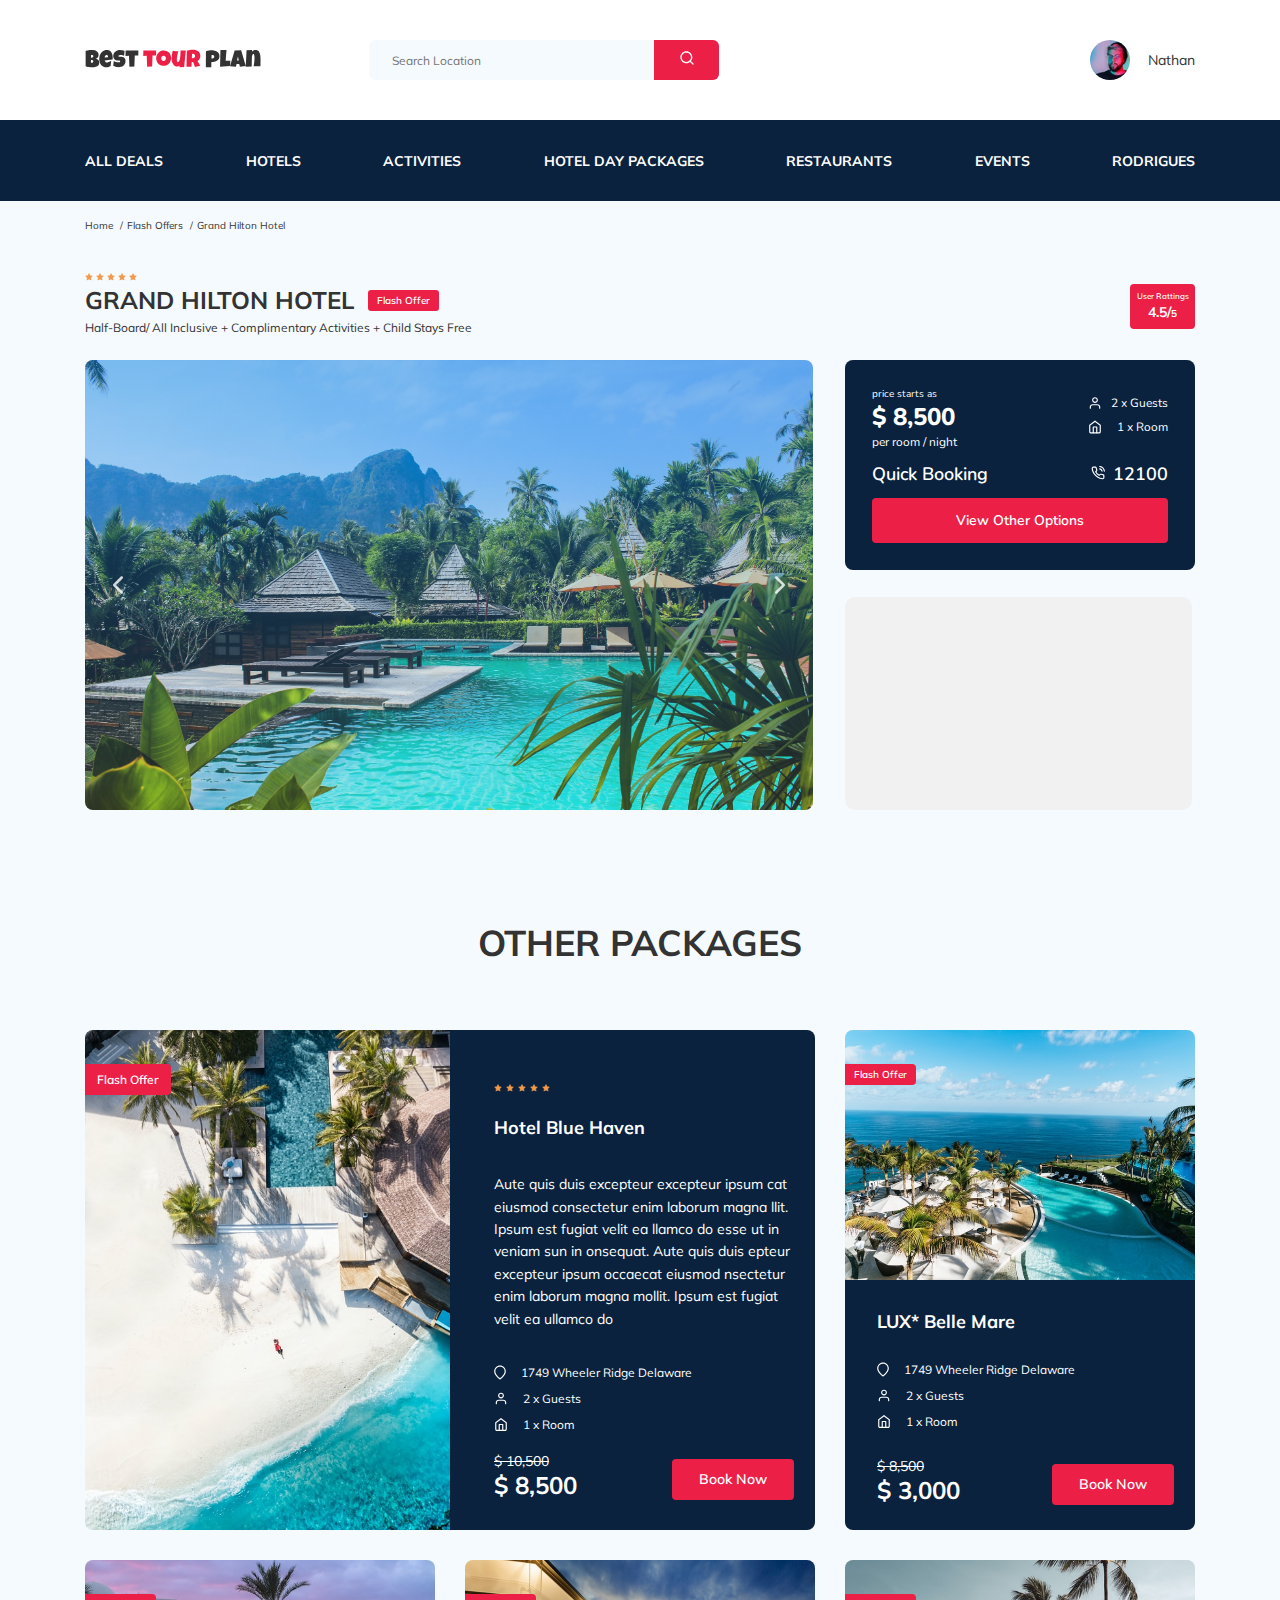
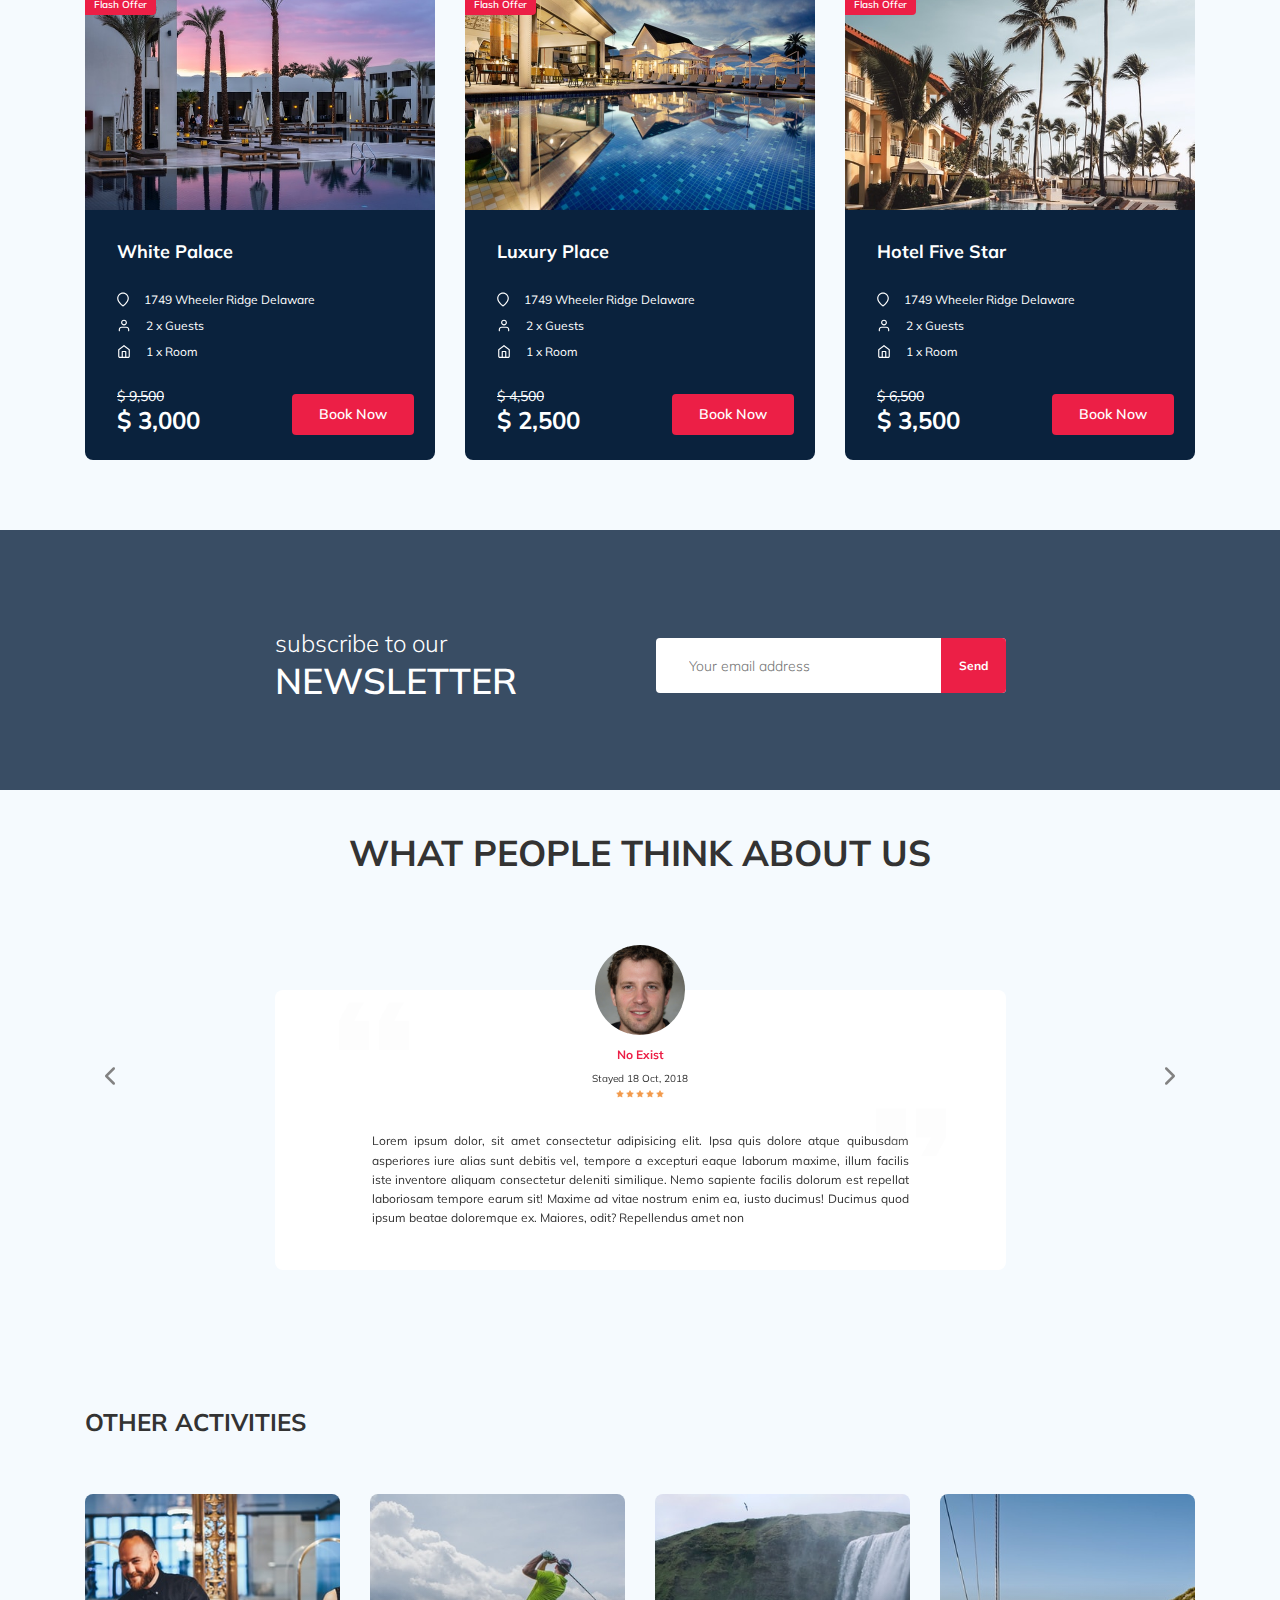
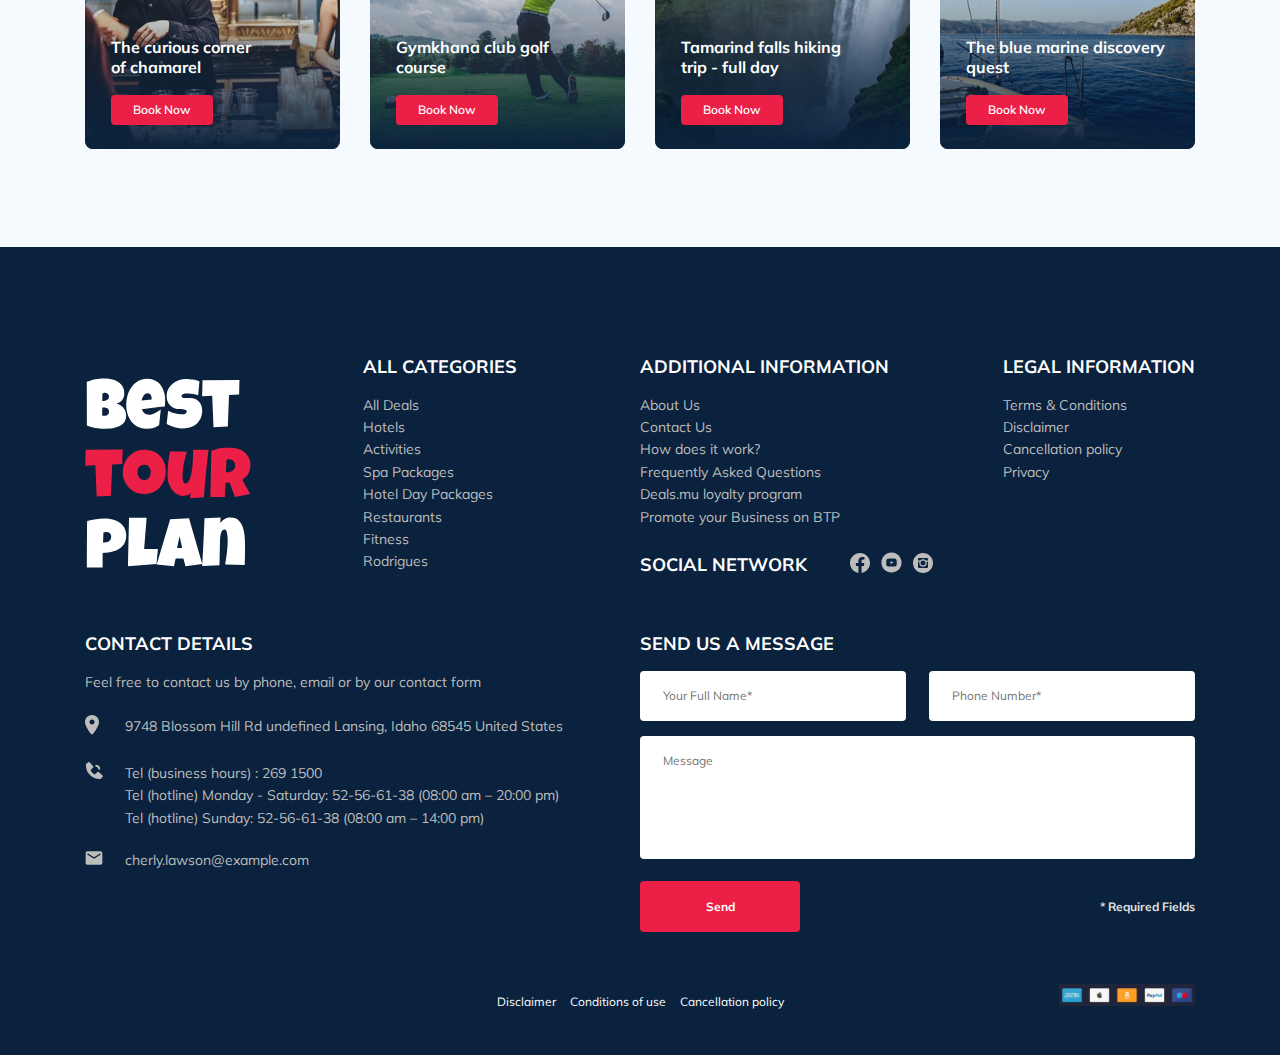
==== index.html @ 96c70572 "fix: footer" ====
<!DOCTYPE html>
<html lang="en">
    <head>
        <meta charset="UTF-8" />
        <meta name="viewport" content="width=device-width, initial-scale=1.0" />

        <title>Best Tour Plan - Hotel Booking</title>
        <link
            href="https://fonts.googleapis.com/css2?family=Mulish:wght@400;700&family=Nunito:wght@400;600;700;800&display=swap"
            rel="stylesheet"
        />
        <link rel="stylesheet" href="css/swiper-bundle.min.css" />
        <link rel="stylesheet" href="css/style.css" />
    </head>
    <body>
        <header class="navbar navbar_mobile-fixed">
            <div class="container">
                <div class="navbar-top">
                    <a href="#" class="logo">
                        <img
                            src="img/horizontal-logo.svg"
                            alt="Logo: Best Tour Plan"
                            class="logo__image"
                        />
                    </a>
                    <form action="#" class="search navbar__search">
                        <input
                            type="text"
                            class="search__input"
                            placeholder="Search Location"
                        />
                        <button class="search__button">
                            <img src="img/search.svg" alt="Icon: search" />
                        </button>
                    </form>
                    <a href="#" class="user navbar__user">
                        <img
                            src="img/user-avatar.jpg"
                            alt="Avatar: Nathan"
                            class="user__avatar"
                        />
                        <span class="user__name">Nathan</span>
                    </a>
                    <!-- /.user -->
                    <button class="menu-button navbar-top__menu-button">
                        <span class="menu-button__line"></span>
                        <span class="menu-button__line"></span>
                        <span class="menu-button__line"></span>
                    </button>
                </div>

                <!-- /.navbar-top -->
            </div>
            <!-- /.container -->
            <div class="navbar-bottom">
                <div class="container">
                    <nav class="navbar-menu">
                        <ul class="navbar-menu__links">
                            <li class="navbar-menu__item">
                                <a href="#" class="navbar-menu__link"
                                    >All Deals</a
                                >
                            </li>
                            <li class="navbar-menu__item">
                                <a href="#" class="navbar-menu__link">Hotels</a>
                            </li>
                            <li class="navbar-menu__item">
                                <a href="#" class="navbar-menu__link"
                                    >Activities</a
                                >
                            </li>
                            <li class="navbar-menu__item">
                                <a href="#" class="navbar-menu__link"
                                    >Hotel Day Packages</a
                                >
                            </li>
                            <li class="navbar-menu__item">
                                <a href="#" class="navbar-menu__link"
                                    >Restaurants</a
                                >
                            </li>
                            <li class="navbar-menu__item">
                                <a href="#" class="navbar-menu__link">Events</a>
                            </li>
                            <li class="navbar-menu__item">
                                <a href="#" class="navbar-menu__link"
                                    >Rodrigues</a
                                >
                            </li>
                        </ul>
                    </nav>
                    <!-- /.navbar-menu -->
                </div>
                <!-- /.container -->
            </div>
            <!-- /.navbar-bottom -->
        </header>
        <nav class="breadcrumb">
            <div class="container">
                <ul class="breadcrumb-list">
                    <li class="breadcrumb-list__item">
                        <a href="#" class="breadcrumb-list__link">Home</a>
                    </li>
                    <!-- /.breadcrumb-list__item -->
                    <li class="breadcrumb-list__item">
                        <a href="#" class="breadcrumb-list__link"
                            >Flash Offers</a
                        >
                    </li>
                    <!-- /.breadcrumb-list__item -->
                    <li class="breadcrumb-list__item">Grand Hilton Hotel</li>
                    <!-- /.breadcrumb-list__item -->
                </ul>
                <!-- /.breadcrumb-list -->
            </div>
            <!-- /.container -->
        </nav>
        <!-- /.breadcrumb -->
        <section class="hotel">
            <div class="container">
                <div class="hotel-info">
                    <div class="hotel-info__text">
                        <div class="hotel-wrapper">
                            <div class="stars">
                                <img
                                    src="img/star.svg"
                                    alt="star-icon"
                                    class="hotel__star"
                                />
                                <img
                                    src="img/star.svg"
                                    alt="star-icon"
                                    class="hotel__star"
                                />
                                <img
                                    src="img/star.svg"
                                    alt="star-icon"
                                    class="hotel__star"
                                />
                                <img
                                    src="img/star.svg"
                                    alt="sthotel__ar-icon"
                                    class="hotel__star"
                                />
                                <img
                                    src="img/star.svg"
                                    alt="sthotel__ar-icon"
                                    class="hotel__star"
                                />
                            </div>
                            <h1 class="main-title hotel-name hotel-info__name">
                                grand hilton hotel
                            </h1>
                            <span class="offer hotel-info__offer"
                                >Flash Offer</span
                            >
                        </div>
                        <!-- ./hotel-wrapper -->
                        <p class="hotel-description hotel-info__description">
                            Half-Board/ All Inclusive + Complimentary Activities
                            + Child Stays Free
                        </p>
                    </div>
                    <!-- /.hotel-info__text -->
                    <div class="rating hotel-info__rating">
                        <span class="rating__text">User Rattings</span>
                        <span class="rating__counter"
                            >4.5/<span
                                class="rating__counter rating__counter_max"
                                >5</span
                            ></span
                        >
                    </div>
                    <!-- /.hotel-info__rating -->
                </div>
                <!-- /.hotel-info -->
                <div class="hotel-grid">
                    <div class="hotel-first">
                        <div class="hotel-slider hotel-slider__media">
                            <div
                                class="swiper-container hotel-slider__container"
                            >
                                <!-- Additional required wrapper -->
                                <div
                                    class="swiper-wrapper hotel-slider__wrapper"
                                >
                                    <!-- Slides -->
                                    <div
                                        class="swiper-slide hotel-slider__item"
                                    >
                                        <img
                                            src="img/hotel-image.jpg"
                                            alt=""
                                            class="hotel-slider__image"
                                        />
                                    </div>

                                    <div
                                        class="swiper-slide hotel-slider__item"
                                    >
                                        <img
                                            src="img/hotel-image-3.jpg"
                                            alt=""
                                            class="hotel-slider__image"
                                        />
                                    </div>
                                    <div
                                        class="swiper-slide hotel-slider__item"
                                    >
                                        <img
                                            src="img/hotel-image-4.jpg"
                                            alt=""
                                            class="hotel-slider__image"
                                        />
                                    </div>
                                    <div
                                        class="swiper-slide hotel-slider__item"
                                    >
                                        <img
                                            src="img/hotel-image-5.jpg"
                                            alt=""
                                            class="hotel-slider__image"
                                        />
                                    </div>
                                    <div
                                        class="swiper-slide hotel-slider__item"
                                    >
                                        <img
                                            src="img/hotel-image-6.jpg"
                                            alt=""
                                            class="hotel-slider__image"
                                        />
                                    </div>
                                </div>

                                <!-- If we need navigation buttons -->
                                <button
                                    class="hotel-slider__button hotel-slider__button_prev"
                                ></button>
                                <button
                                    class="hotel-slider__button hotel-slider__button_next"
                                ></button>
                            </div>
                            <!-- /.swiper-container -->
                        </div>
                        <!-- /.slider -->
                    </div>
                    <!-- /.hotel-first -->
                    <div class="hotel__second">
                        <div class="booking hotel__booking">
                            <div class="booking__info">
                                <div class="booking__price">
                                    <span class="booking__price-start"
                                        >price starts as</span
                                    >
                                    <strong class="booking__pircetag"
                                        >$ 8,500</strong
                                    >
                                    <span class="booking__per-room"
                                        >per room / night</span
                                    >
                                </div>
                                <!-- ./booking__price -->
                                <div class="booking__person-room">
                                    <div class="booking__person-room-text">
                                        <img
                                            src="img/guest-icon.svg"
                                            alt=""
                                            class="booking__guest-icon"
                                        />
                                        <span
                                            class="booking__person-room-description"
                                            >2 x Guests</span
                                        >
                                    </div>
                                    <!-- /.booking__person-room-text -->
                                    <div class="booking__person-room-text">
                                        <img
                                            src="img/home-icon.svg"
                                            alt=""
                                            class="booking__home-icon"
                                        />
                                        <span
                                            class="booking__person-room-description"
                                            >1 x Room</span
                                        >
                                    </div>
                                    <!-- /.booking__person-room-text -->
                                </div>
                                <!-- /.booking__person-room -->
                            </div>
                            <!-- /.booking__info -->
                            <div class="booking__call-center">
                                <span class="booking__quick-booking"
                                    >Quick Booking</span
                                >
                                <a href="tel:12100" class="booking__call"
                                    ><img
                                        src="img/phone-icon.svg"
                                        alt=""
                                        class="booking__phone-icon"
                                    /><span class="booking__phone"
                                        >12100</span
                                    ></a
                                >
                            </div>
                            <!-- /.booking__call-center -->
                            <button class="booking__button">
                                View Other Options
                            </button>
                        </div>
                        <!-- /.booking -->
                        <div class="map" id="map"></div>
                        <!-- /.map -->
                    </div>
                    <!-- /.hotel-second -->
                </div>
                <!-- /.hotel-grid -->
            </div>
            <!-- /.container -->
        </section>
        <!-- /.hotel -->

        <section class="packages">
            <div class="container">
                <h2 class="secondary-title packages__title">Other Packages</h2>
                <div class="packages-wrapper">
                    <div class="package package_big">
                        <div class="offer package__offer package__offer_big">
                            Flash Offer
                        </div>
                        <img
                            src="img/package-img-1.jpg"
                            alt=""
                            class="package__image package__image_big"
                        />
                        <div class="package__about package__about_big">
                            <div class="package__about-mark">
                                <img
                                    src="img/star.svg"
                                    alt="star-icon"
                                    class="package__star"
                                />
                                <img
                                    src="img/star.svg"
                                    alt="star-icon"
                                    class="package__star"
                                />
                                <img
                                    src="img/star.svg"
                                    alt="star-icon"
                                    class="package__star"
                                />
                                <img
                                    src="img/star.svg"
                                    alt="star-icon"
                                    class="package__star"
                                />
                                <img
                                    src="img/star.svg"
                                    alt="star-icon"
                                    class="package__star"
                                />
                            </div>
                            <h3 class="package__about-title">
                                Hotel Blue Haven
                            </h3>
                            <p class="package__about-text">
                                Aute quis duis excepteur excepteur ipsum cat
                                eiusmod consectetur enim laborum magna llit.
                                Ipsum est fugiat velit ea llamco do esse ut in
                                veniam sun in onsequat. Aute quis duis epteur
                                excepteur ipsum occaecat eiusmod nsectetur enim
                                laborum magna mollit. Ipsum est fugiat velit ea
                                ullamco do
                            </p>
                            <div class="package__about-info">
                                <div class="package__about-info-text">
                                    <img
                                        src="img/location-icon.svg"
                                        alt=""
                                        class="package__about-icon"
                                    />
                                    <span class="package__about-short"
                                        >1749 Wheeler Ridge Delaware</span
                                    >
                                </div>
                                <div class="package__about-info-text">
                                    <img
                                        src="img/guest-icon.svg"
                                        alt=""
                                        class="package__about-icon"
                                    />
                                    <span class="package__about-short"
                                        >2 x Guests</span
                                    >
                                </div>
                                <div class="package__about-info-text">
                                    <img
                                        src="img/home-icon.svg"
                                        alt=""
                                        class="package__about-icon"
                                    />
                                    <span class="package__about-short"
                                        >1 x Room</span
                                    >
                                </div>
                            </div>
                            <div class="package__about-book">
                                <div class="package__about-book-price">
                                    <span class="package__about-oldprice"
                                        >$ 10,500</span
                                    >
                                    <span class="package__about-newprice"
                                        >$ 8,500</span
                                    >
                                </div>

                                <button
                                    class="package__about-button package__about-button_big"
                                >
                                    Book Now
                                </button>
                            </div>
                        </div>
                    </div>
                    <div class="package package_first">
                        <div class="offer package__offer">Flash Offer</div>
                        <img
                            src="img/package-img-2.jpg"
                            alt=""
                            class="package__image"
                        />
                        <div class="package__about">
                            <h3 class="package__about-title">
                                LUX* Belle Mare
                            </h3>
                            <div class="package__about-info">
                                <div class="package__about-info-text">
                                    <img
                                        src="img/location-icon.svg"
                                        alt=""
                                        class="package__about-icon"
                                    />
                                    <span class="package__about-short"
                                        >1749 Wheeler Ridge Delaware</span
                                    >
                                </div>
                                <div class="package__about-info-text">
                                    <img
                                        src="img/guest-icon.svg"
                                        alt=""
                                        class="package__about-icon"
                                    />
                                    <span class="package__about-short"
                                        >2 x Guests</span
                                    >
                                </div>
                                <div class="package__about-info-text">
                                    <img
                                        src="img/home-icon.svg"
                                        alt=""
                                        class="package__about-icon"
                                    />
                                    <span class="package__about-short"
                                        >1 x Room</span
                                    >
                                </div>
                            </div>
                            <div class="package__about-book">
                                <div class="package__about-book-price">
                                    <span class="package__about-oldprice"
                                        >$ 8,500</span
                                    >
                                    <span class="package__about-newprice"
                                        >$ 3,000</span
                                    >
                                </div>

                                <button class="package__about-button">
                                    Book Now
                                </button>
                            </div>
                        </div>
                    </div>
                    <div class="package package_second">
                        <div class="offer package__offer">Flash Offer</div>
                        <img
                            src="img/package-img-3.jpg"
                            alt=""
                            class="package__image"
                        />
                        <div class="package__about">
                            <h3 class="package__about-title">White Palace</h3>
                            <div class="package__about-info">
                                <div class="package__about-info-text">
                                    <img
                                        src="img/location-icon.svg"
                                        alt=""
                                        class="package__about-icon"
                                    />
                                    <span class="package__about-short"
                                        >1749 Wheeler Ridge Delaware</span
                                    >
                                </div>
                                <div class="package__about-info-text">
                                    <img
                                        src="img/guest-icon.svg"
                                        alt=""
                                        class="package__about-icon"
                                    />
                                    <span class="package__about-short"
                                        >2 x Guests</span
                                    >
                                </div>
                                <div class="package__about-info-text">
                                    <img
                                        src="img/home-icon.svg"
                                        alt=""
                                        class="package__about-icon"
                                    />
                                    <span class="package__about-short"
                                        >1 x Room</span
                                    >
                                </div>
                            </div>
                            <div class="package__about-book">
                                <div class="package__about-book-price">
                                    <span class="package__about-oldprice"
                                        >$ 9,500</span
                                    >
                                    <span class="package__about-newprice"
                                        >$ 3,000</span
                                    >
                                </div>

                                <button class="package__about-button">
                                    Book Now
                                </button>
                            </div>
                        </div>
                    </div>
                    <div class="package package_third">
                        <div class="offer package__offer">Flash Offer</div>
                        <img
                            src="img/package-img-4.jpg"
                            alt=""
                            class="package__image"
                        />
                        <div class="package__about">
                            <h3 class="package__about-title">Luxury Place</h3>
                            <div class="package__about-info">
                                <div class="package__about-info-text">
                                    <img
                                        src="img/location-icon.svg"
                                        alt=""
                                        class="package__about-icon"
                                    />
                                    <span class="package__about-short"
                                        >1749 Wheeler Ridge Delaware</span
                                    >
                                </div>
                                <div class="package__about-info-text">
                                    <img
                                        src="img/guest-icon.svg"
                                        alt=""
                                        class="package__about-icon"
                                    />
                                    <span class="package__about-short"
                                        >2 x Guests</span
                                    >
                                </div>
                                <div class="package__about-info-text">
                                    <img
                                        src="img/home-icon.svg"
                                        alt=""
                                        class="package__about-icon"
                                    />
                                    <span class="package__about-short"
                                        >1 x Room</span
                                    >
                                </div>
                            </div>
                            <div class="package__about-book">
                                <div class="package__about-book-price">
                                    <span class="package__about-oldprice"
                                        >$ 4,500</span
                                    >
                                    <span class="package__about-newprice"
                                        >$ 2,500</span
                                    >
                                </div>

                                <button class="package__about-button">
                                    Book Now
                                </button>
                            </div>
                        </div>
                    </div>
                    <div class="package package_forth">
                        <div class="offer package__offer">Flash Offer</div>
                        <img
                            src="img/package-img-5.jpg"
                            alt=""
                            class="package__image"
                        />
                        <div class="package__about">
                            <h3 class="package__about-title">
                                Hotel Five Star
                            </h3>
                            <div class="package__about-info">
                                <div class="package__about-info-text">
                                    <img
                                        src="img/location-icon.svg"
                                        alt=""
                                        class="package__about-icon"
                                    />
                                    <span class="package__about-short"
                                        >1749 Wheeler Ridge Delaware</span
                                    >
                                </div>
                                <div class="package__about-info-text">
                                    <img
                                        src="img/guest-icon.svg"
                                        alt=""
                                        class="package__about-icon"
                                    />
                                    <span class="package__about-short"
                                        >2 x Guests</span
                                    >
                                </div>
                                <div class="package__about-info-text">
                                    <img
                                        src="img/home-icon.svg"
                                        alt=""
                                        class="package__about-icon"
                                    />
                                    <span class="package__about-short"
                                        >1 x Room</span
                                    >
                                </div>
                            </div>
                            <div class="package__about-book">
                                <div class="package__about-book-price">
                                    <span class="package__about-oldprice"
                                        >$ 6,500</span
                                    >
                                    <span class="package__about-newprice"
                                        >$ 3,500</span
                                    >
                                </div>

                                <button class="package__about-button">
                                    Book Now
                                </button>
                            </div>
                        </div>
                    </div>
                </div>
                <!-- /.packages-wrapper -->
            </div>
            <!-- /.container -->
        </section>
        <!-- /.packages -->
        <section
            class="newsletter parallax-window"
            data-parallax="scroll"
            data-image-src="img/newsletter.jpg"
            data-speed="0.7"
        >
            <div class="container">
                <div class="newsletter__container">
                    <h1 class="newsletter__title">
                        <span class="newsletter__title_strong"
                            >subscribe to our</span
                        >
                        Newsletter
                    </h1>
                    <form action="#" class="newsletter__email">
                        <input
                            type="email"
                            class="newsletter__input"
                            placeholder="Your email address"
                        />
                        <button class="newsletter__button">Send</button>
                    </form>
                </div>
            </div>
            <!-- /.container .newsletter__container-->
        </section>
        <!-- /.newsletter -->
        <section class="reviews">
            <div class="container">
                <h2 class="secondary-title reviews__title">
                    What people think about us
                </h2>
                <div class="reviews-slider">
                    <div class="swiper-container reviews-slider__container">
                        <!-- Additional required wrapper -->
                        <div class="swiper-wrapper">
                            <!-- Slides -->
                            <div class="swiper-slide">
                                <div class="reviews-slider__item">
                                    <div class="reviews-slider__profile">
                                        <img
                                            src="img/reviewer-2.jpeg"
                                            alt="Photo: No Exist"
                                            class="reviews-slider__image"
                                        />
                                        <div class="reviews-slider__name">
                                            No Exist
                                        </div>
                                        <div class="reviews-slider__date">
                                            Stayed 18 Oct, 2018
                                        </div>
                                        <div class="reviews-slider__mark">
                                            <img
                                                src="img/star.svg"
                                                alt="star-icon"
                                                class="reviews-slider__star"
                                            />
                                            <img
                                                src="img/star.svg"
                                                alt="star-icon"
                                                class="reviews-slider__star"
                                            />
                                            <img
                                                src="img/star.svg"
                                                alt="star-icon"
                                                class="reviews-slider__star"
                                            />
                                            <img
                                                src="img/star.svg"
                                                alt="star-icon"
                                                class="reviews-slider__star"
                                            />
                                            <img
                                                src="img/star.svg"
                                                alt="star-icon"
                                                class="reviews-slider__star"
                                            />
                                        </div>
                                        <!-- /.reviews-slider__mark -->
                                    </div>
                                    <!-- /.reviews-slider__profile -->
                                    <p class="reviews-slider__text">
                                        Lorem ipsum dolor, sit amet consectetur
                                        adipisicing elit. Ipsa quis dolore atque
                                        quibusdam asperiores iure alias sunt
                                        debitis vel, tempore a excepturi eaque
                                        laborum maxime, illum facilis iste
                                        inventore aliquam consectetur deleniti
                                        similique. Nemo sapiente facilis dolorum
                                        est repellat laboriosam tempore earum
                                        sit! Maxime ad vitae nostrum enim ea,
                                        iusto ducimus! Ducimus quod ipsum beatae
                                        doloremque ex. Maiores, odit?
                                        Repellendus amet non
                                    </p>
                                </div>
                            </div>

                            <div class="swiper-slide">
                                <div class="reviews-slider__item">
                                    <div class="reviews-slider__profile">
                                        <img
                                            src="img/reviewer-3.jpeg"
                                            alt="Photo: Random Chel"
                                            class="reviews-slider__image"
                                        />
                                        <div class="reviews-slider__name">
                                            Random Chel
                                        </div>
                                        <div class="reviews-slider__date">
                                            Stayed 18 Oct, 2007
                                        </div>
                                        <div class="reviews-slider__mark">
                                            <img
                                                src="img/star.svg"
                                                alt="star-icon"
                                                class="reviews-slider__star"
                                            />
                                            <img
                                                src="img/star.svg"
                                                alt="star-icon"
                                                class="reviews-slider__star"
                                            />
                                            <img
                                                src="img/star.svg"
                                                alt="star-icon"
                                                class="reviews-slider__star"
                                            />
                                        </div>
                                        <!-- /.reviews-slider__mark -->
                                    </div>
                                    <!-- /.reviews-slider__profile -->
                                    <p class="reviews-slider__text">
                                        Lorem ipsum dolor sit amet consectetur
                                        adipisicing elit. Illum eaque architecto
                                        harum, cumque, deleniti nihil eveniet
                                        aliquid suscipit et illo, iure ipsam
                                        nulla ducimus! Exercitationem iste
                                        nesciunt quibusdam doloremque quod.Lorem
                                        Lorem, ipsum dolor sit amet consectetur
                                        adipisicing elit. Ducimus nisi adipisci
                                        iste, animi totam laborum nesciunt
                                        beatae recusandae dignissimos nemo,
                                        tempora tenetur provident possimus in
                                    </p>
                                </div>
                            </div>

                            <div class="swiper-slide">
                                <div class="reviews-slider__item">
                                    <div class="reviews-slider__profile">
                                        <img
                                            src="img/reviewer.jpg"
                                            alt="Photo: Megan Fox"
                                            class="reviews-slider__image"
                                        />
                                        <div class="reviews-slider__name">
                                            Megan Fox
                                        </div>
                                        <div class="reviews-slider__date">
                                            Stayed 18 Nov, 2019
                                        </div>
                                        <div class="reviews-slider__mark">
                                            <img
                                                src="img/star.svg"
                                                alt="star-icon"
                                                class="reviews-slider__star"
                                            />
                                            <img
                                                src="img/star.svg"
                                                alt="star-icon"
                                                class="reviews-slider__star"
                                            />
                                            <img
                                                src="img/star.svg"
                                                alt="star-icon"
                                                class="reviews-slider__star"
                                            />
                                            <img
                                                src="img/star.svg"
                                                alt="star-icon"
                                                class="reviews-slider__star"
                                            />
                                            <img
                                                src="img/star.svg"
                                                alt="star-icon"
                                                class="reviews-slider__star"
                                            />
                                        </div>
                                        <!-- /.reviews-slider__mark -->
                                    </div>
                                    <!-- /.reviews-slider__profile -->
                                    <p class="reviews-slider__text">
                                        It was very nice hotel with cleanliness.
                                        Staff behavior was good and polite. They
                                        welcome us very well. Issue was only
                                        that Lift was not in working and we were
                                        allotted to 3rd floor and amenities
                                        articles were in corner of gallery which
                                        were giving bad feeling. Breakfast was
                                        good and support of the staff was also
                                        very nice. Location is not good as per
                                        atmosphere, it is very nearby most of
                                        the popular places but self location in
                                        a narrow street is not good. Overall it
                                        was a good experience and could
                                        recommend.
                                    </p>
                                </div>
                            </div>
                            <!-- /.swiper-slide -->
                        </div>
                        <!-- /.swiper-wrapper -->
                        <button
                            class="reviews-slider__button reviews-slider__button_prev"
                        ></button>
                        <button
                            class="reviews-slider__button reviews-slider__button_next"
                        ></button>
                    </div>
                </div>
                <!-- /.reviews-slider -->
            </div>
        </section>
        <section class="activities">
            <div class="container">
                <h2 class="main-title activities__title">Other Activities</h2>
                <div class="card-wrapper">
                    <div class="card card_media">
                        <img src="img/card-1.jpg" alt="" class="card__img" />
                        <h3 class="card__title">
                            The curious corner <br />
                            of chamarel
                        </h3>
                        <button class="card__button">Book Now</button>
                    </div>
                    <!-- /.card -->
                    <div class="card card_media">
                        <img src="img/card-2.jpg" alt="" class="card__img" />
                        <h3 class="card__title">
                            Gymkhana club golf <br />
                            course
                        </h3>
                        <button class="card__button">Book Now</button>
                    </div>
                    <!-- /.card -->
                    <div class="card card_media">
                        <img src="img/card-3.jpg" alt="" class="card__img" />
                        <h3 class="card__title">
                            Tamarind falls hiking <br />
                            trip - full day
                        </h3>
                        <button class="card__button">Book Now</button>
                    </div>
                    <!-- /.card -->
                    <div class="card card_media">
                        <img src="img/card-4.jpg" alt="" class="card__img" />
                        <h3 class="card__title">
                            The blue marine discovery <br />
                            quest
                        </h3>
                        <button class="card__button">Book Now</button>
                    </div>
                    <!-- /.card -->
                </div>
                <!-- /.card-wrapper -->
            </div>
            <!-- /.container -->
        </section>
        <!-- /.activities -->
        <footer class="footer">
            <div class="container">
                <div class="footer-wrapper">
                    <img
                        src="img/vertical-logo.svg"
                        alt="Logo: Best Tour Plan"
                        class="logo footer__logo"
                    />
                    <div class="footer__list footer__categories">
                        <h3 class="footer__title">ALL CATEGORIES</h3>
                        <ul class="footer__ul">
                            <li class="footer__item">
                                <a href="#" class="footer__link">All Deals</a>
                                <!-- /.footer__link -->
                            </li>
                            <!-- /.footer__item -->
                            <li class="footer__item">
                                <a href="#" class="footer__link">Hotels</a>
                                <!-- /.footer__link -->
                            </li>
                            <!-- /.footer__item -->
                            <li class="footer__item">
                                <a href="#" class="footer__link">Activities</a>
                                <!-- /.footer__link -->
                            </li>
                            <!-- /.footer__item -->
                            <li class="footer__item">
                                <a href="#" class="footer__link"
                                    >Spa Packages</a
                                >
                                <!-- /.footer__link -->
                            </li>
                            <!-- /.footer__item -->
                            <li class="footer__item">
                                <a href="#" class="footer__link"
                                    >Hotel Day Packages</a
                                >
                                <!-- /.footer__link -->
                            </li>
                            <!-- /.footer__item -->
                            <li class="footer__item">
                                <a href="#" class="footer__link">Restaurants</a>
                                <!-- /.footer__link -->
                            </li>
                            <!-- /.footer__item -->
                            <li class="footer__item">
                                <a href="#" class="footer__link">Fitness</a>
                                <!-- /.footer__link -->
                            </li>
                            <!-- /.footer__item -->
                            <li class="footer__item">
                                <a href="#" class="footer__link">Rodrigues</a>
                                <!-- /.footer__link -->
                            </li>
                            <!-- /.footer__item -->
                        </ul>
                        <!-- /.footer__ul -->
                    </div>
                    <!-- /.footer__list -->
                    <div class="footer__list footer__additional">
                        <h3 class="footer__title">ADDITIONAL INFORMATION</h3>
                        <ul class="footer__ul">
                            <li class="footer__item">
                                <a href="#" class="footer__link">About Us</a>
                                <!-- /.footer__link -->
                            </li>
                            <!-- /.footer__item -->
                            <li class="footer__item">
                                <a href="#" class="footer__link">Contact Us</a>
                                <!-- /.footer__link -->
                            </li>
                            <!-- /.footer__item -->
                            <li class="footer__item">
                                <a href="#" class="footer__link"
                                    >How does it work?</a
                                >
                                <!-- /.footer__link -->
                            </li>
                            <!-- /.footer__item -->
                            <li class="footer__item">
                                <a href="#" class="footer__link"
                                    >Frequently Asked Questions</a
                                >
                                <!-- /.footer__link -->
                            </li>
                            <!-- /.footer__item -->
                            <li class="footer__item">
                                <a href="#" class="footer__link"
                                    >Deals.mu loyalty program</a
                                >
                                <!-- /.footer__link -->
                            </li>
                            <!-- /.footer__item -->
                            <li class="footer__item">
                                <a href="#" class="footer__link"
                                    >Promote your Business on BTP</a
                                >
                                <!-- /.footer__link -->
                            </li>
                            <!-- /.footer__item -->
                        </ul>
                        <!-- /.footer__ul -->
                    </div>
                    <!-- /.footer__list -->
                    <div class="footer__social-network">
                        <h3 class="footer__title footer__title_social">
                            Social Network
                        </h3>
                        <!-- /.footer__title -->
                        <div class="footer__social-links">
                            <a
                                href="https://www.facebook.com/"
                                target="_blank"
                                class="footer__link"
                                ><img
                                    src="img/facebook.svg"
                                    alt="Icon: Facebook"
                            /></a>
                            <!-- /.footer__link -->
                            <a
                                href="https://www.youtube.com/"
                                target="_blank"
                                class="footer__link"
                                ><img src="img/youtube.svg" alt="Icon: Youtube"
                            /></a>
                            <!-- /.footer__link -->
                            <a
                                href="https://www.instagram.com/"
                                target="_blank"
                                class="footer__link"
                                ><img src="img/insta.svg" alt="Icon: Instagram"
                            /></a>
                            <!-- /.footer__link -->
                        </div>
                        <!-- /.footer__social-links -->
                    </div>
                    <!-- /.footer__social-network -->
                    <div class="footer__list footer__legal">
                        <h3 class="footer__title">LEGAL INFORMATION</h3>
                        <ul class="footer__ul">
                            <li class="footer__item">
                                <a href="#" class="footer__link"
                                    >Terms & Conditions</a
                                >
                                <!-- /.footer__link -->
                            </li>
                            <!-- /.footer__item -->
                            <li class="footer__item">
                                <a href="#" class="footer__link">Disclaimer</a>
                                <!-- /.footer__link -->
                            </li>
                            <!-- /.footer__item -->
                            <li class="footer__item">
                                <a href="#" class="footer__link"
                                    >Cancellation policy</a
                                >
                                <!-- /.footer__link -->
                            </li>
                            <!-- /.footer__item -->
                            <li class="footer__item">
                                <a href="#" class="footer__link">Privacy</a>
                                <!-- /.footer__link -->
                            </li>
                            <!-- /.footer__item -->
                        </ul>
                        <!-- /.footer__ul -->
                    </div>
                    <!-- /.footer__list -->
                    <div class="footer__contact-details">
                        <h3 class="footer__title footer__title_contact">
                            contact details
                        </h3>
                        <!-- /.footer__title -->
                        <p class="footer__text">
                            Feel free to contact us by phone, email or by our
                            contact form
                        </p>
                        <!-- /.footer__text -->
                        <ul class="footer__ul">
                            <li class="footer__item footer__item-contact">
                                <div class="footer__icon-wrapper">
                                    <img
                                        src="img/geo-icon.svg "
                                        alt="Icon: Geo-Icon"
                                        class="footer__icon"
                                    />
                                </div>
                                <!-- /.footer__icon-wrapper -->

                                9748 Blossom Hill Rd undefined Lansing, Idaho
                                68545 United States
                            </li>
                            <!-- /.footer__item -->
                            <li class="footer__item footer__item-contact">
                                <div class="footer__icon-wrapper">
                                    <img
                                        src="img/call-icon.svg"
                                        alt="Icon: Call-Icon"
                                        class="footer__icon"
                                    />
                                </div>
                                <!-- /.footer__icon-wrapper -->

                                <p class="footer__call">
                                    Tel (business hours) :
                                    <a href="tel:269-1500" class="footer__link"
                                        >269 1500</a
                                    >
                                    <br />
                                    Tel (hotline) Monday - Saturday:
                                    <a
                                        href="tel:52-56-61-38"
                                        class="footer__link"
                                        >52-56-61-38</a
                                    >
                                    (08:00 am – 20:00 pm)
                                    <br />
                                    Tel (hotline) Sunday:
                                    <a
                                        href="tel:52-56-61-38"
                                        class="footer__link"
                                        >52-56-61-38</a
                                    >
                                    (08:00 am – 14:00 pm)
                                </p>
                                <!-- /.footer__call -->
                            </li>
                            <!-- /.footer__item -->
                            <li class="footer__item footer__item-contact">
                                <div class="footer__icon-wrapper">
                                    <img
                                        src="img/send-icon.svg"
                                        alt="Icon: Send-Mail-Icon"
                                        class="footer__icon"
                                    />
                                </div>
                                <!-- /.footer__icon-wrapper -->

                                <a
                                    href="mailto:cherly.lawson@example.com"
                                    class="footer__link"
                                    >cherly.lawson@example.com</a
                                >
                                <!-- /.footer__link -->
                            </li>
                            <!-- /.footer__item -->
                        </ul>
                        <!-- /.footer__ul -->
                    </div>
                    <!-- /.footer__contact-details -->
                    <div class="footer__contact-form">
                        <h3 class="footer__title footer__title_contact">
                            Send us a message
                        </h3>
                        <!-- /.footer__title -->
                        <form action="#" class="footer__form">
                            <input
                                type="text"
                                class="input footer__input"
                                placeholder="Your Full Name*"
                            />
                            <input
                                type="text"
                                class="input footer__input"
                                placeholder="Phone Number*"
                            />
                            <textarea
                                class="footer__message"
                                placeholder="Message"
                            ></textarea>
                            <button class="button footer__button">Send</button>
                            <!-- /.button footer__button -->
                            <span class="footer__info">* Required Fields</span>
                            <!-- /.footer__info -->
                        </form>
                        <!-- /.footer__form -->
                    </div>
                    <!-- /.footer__contact-form -->
                    <div class="footer__policy">
                        <ul class="footer__policy-ul">
                            <li class="footer__policy-item">
                                <a href="#" class="footer__policy-link"
                                    >Disclaimer</a
                                >
                            </li>
                            <!-- /.footer__policy-item -->
                            <li class="footer__policy-item">
                                <a href="#" class="footer__policy-link"
                                    >Conditions of use</a
                                >
                            </li>
                            <!-- /.footer__policy-item -->
                            <li class="footer__policy-item">
                                <a href="#" class="footer__policy-link"
                                    >Cancellation policy</a
                                >
                            </li>
                            <!-- /.footer__policy-item -->
                        </ul>
                        <!-- /.footer__policy-ul -->
                    </div>
                    <!-- /.footer__policy -->
                    <div class="footer__services">
                        <img
                            src="img/footer-service.svg"
                            alt="Image: Footer Services"
                            class="footer__service"
                        />
                    </div>
                    <!-- /.footer__services -->
                </div>
                <!-- /.footer-wrapper -->
            </div>
            <!-- /.container -->
        </footer>
        <!-- /.footer -->
        <script
            src="https://api-maps.yandex.ru/2.1/?apikey=6eb4367b-d2b7-48c2-b492-c51de4934b70&lang=en_US"
            type="text/javascript"
        ></script>
        <script src="https://ajax.googleapis.com/ajax/libs/jquery/1.11.0/jquery.min.js"></script>
        <script src="js/swiper-bundle.min.js"></script>
        <script src="js/parallax.min.js"></script>
        <script src="js/main.js"></script>
    </body>
</html>
---- css/style.css ----
/*! normalize.css v8.0.1 | MIT License | github.com/necolas/normalize.css */
/* Document
   ========================================================================== */
/**
 * 1. Correct the line height in all browsers.
 * 2. Prevent adjustments of font size after orientation changes in iOS.
 */
html {
  line-height: 1.15;
  /* 1 */
  -webkit-text-size-adjust: 100%;
  /* 2 */
}

/* Sections
   ========================================================================== */
/**
 * Remove the margin in all browsers.
 */
body {
  margin: 0;
}

/**
 * Render the `main` element consistently in IE.
 */
main {
  display: block;
}

/**
 * Correct the font size and margin on `h1` elements within `section` and
 * `article` contexts in Chrome, Firefox, and Safari.
 */
h1 {
  font-size: 2em;
  margin: 0.67em 0;
}

/* Grouping content
   ========================================================================== */
/**
 * 1. Add the correct box sizing in Firefox.
 * 2. Show the overflow in Edge and IE.
 */
hr {
  -webkit-box-sizing: content-box;
          box-sizing: content-box;
  /* 1 */
  height: 0;
  /* 1 */
  overflow: visible;
  /* 2 */
}

/**
 * 1. Correct the inheritance and scaling of font size in all browsers.
 * 2. Correct the odd `em` font sizing in all browsers.
 */
pre {
  font-family: monospace, monospace;
  /* 1 */
  font-size: 1em;
  /* 2 */
}

/* Text-level semantics
   ========================================================================== */
/**
 * Remove the gray background on active links in IE 10.
 */
a {
  background-color: transparent;
}

/**
 * 1. Remove the bottom border in Chrome 57-
 * 2. Add the correct text decoration in Chrome, Edge, IE, Opera, and Safari.
 */
abbr[title] {
  border-bottom: none;
  /* 1 */
  text-decoration: underline;
  /* 2 */
  -webkit-text-decoration: underline dotted;
          text-decoration: underline dotted;
  /* 2 */
}

/**
 * Add the correct font weight in Chrome, Edge, and Safari.
 */
b,
strong {
  font-weight: bolder;
}

/**
 * 1. Correct the inheritance and scaling of font size in all browsers.
 * 2. Correct the odd `em` font sizing in all browsers.
 */
code,
kbd,
samp {
  font-family: monospace, monospace;
  /* 1 */
  font-size: 1em;
  /* 2 */
}

/**
 * Add the correct font size in all browsers.
 */
small {
  font-size: 80%;
}

/**
 * Prevent `sub` and `sup` elements from affecting the line height in
 * all browsers.
 */
sub,
sup {
  font-size: 75%;
  line-height: 0;
  position: relative;
  vertical-align: baseline;
}

sub {
  bottom: -0.25em;
}

sup {
  top: -0.5em;
}

/* Embedded content
   ========================================================================== */
/**
 * Remove the border on images inside links in IE 10.
 */
img {
  border-style: none;
}

/* Forms
   ========================================================================== */
/**
 * 1. Change the font styles in all browsers.
 * 2. Remove the margin in Firefox and Safari.
 */
button,
input,
optgroup,
select,
textarea {
  font-family: inherit;
  /* 1 */
  font-size: 100%;
  /* 1 */
  line-height: 1.15;
  /* 1 */
  margin: 0;
  /* 2 */
}

/**
 * Show the overflow in IE.
 * 1. Show the overflow in Edge.
 */
button,
input {
  /* 1 */
  overflow: visible;
}

/**
 * Remove the inheritance of text transform in Edge, Firefox, and IE.
 * 1. Remove the inheritance of text transform in Firefox.
 */
button,
select {
  /* 1 */
  text-transform: none;
}

/**
 * Correct the inability to style clickable types in iOS and Safari.
 */
button,
[type="button"],
[type="reset"],
[type="submit"] {
  -webkit-appearance: button;
}

/**
 * Remove the inner border and padding in Firefox.
 */
button::-moz-focus-inner,
[type="button"]::-moz-focus-inner,
[type="reset"]::-moz-focus-inner,
[type="submit"]::-moz-focus-inner {
  border-style: none;
  padding: 0;
}

/**
 * Restore the focus styles unset by the previous rule.
 */
button:-moz-focusring,
[type="button"]:-moz-focusring,
[type="reset"]:-moz-focusring,
[type="submit"]:-moz-focusring {
  outline: 1px dotted ButtonText;
}

/**
 * Correct the padding in Firefox.
 */
fieldset {
  padding: 0.35em 0.75em 0.625em;
}

/**
 * 1. Correct the text wrapping in Edge and IE.
 * 2. Correct the color inheritance from `fieldset` elements in IE.
 * 3. Remove the padding so developers are not caught out when they zero out
 *    `fieldset` elements in all browsers.
 */
legend {
  -webkit-box-sizing: border-box;
          box-sizing: border-box;
  /* 1 */
  color: inherit;
  /* 2 */
  display: table;
  /* 1 */
  max-width: 100%;
  /* 1 */
  padding: 0;
  /* 3 */
  white-space: normal;
  /* 1 */
}

/**
 * Add the correct vertical alignment in Chrome, Firefox, and Opera.
 */
progress {
  vertical-align: baseline;
}

/**
 * Remove the default vertical scrollbar in IE 10+.
 */
textarea {
  overflow: auto;
}

/**
 * 1. Add the correct box sizing in IE 10.
 * 2. Remove the padding in IE 10.
 */
[type="checkbox"],
[type="radio"] {
  -webkit-box-sizing: border-box;
          box-sizing: border-box;
  /* 1 */
  padding: 0;
  /* 2 */
}

/**
 * Correct the cursor style of increment and decrement buttons in Chrome.
 */
[type="number"]::-webkit-inner-spin-button,
[type="number"]::-webkit-outer-spin-button {
  height: auto;
}

/**
 * 1. Correct the odd appearance in Chrome and Safari.
 * 2. Correct the outline style in Safari.
 */
[type="search"] {
  -webkit-appearance: textfield;
  /* 1 */
  outline-offset: -2px;
  /* 2 */
}

/**
 * Remove the inner padding in Chrome and Safari on macOS.
 */
[type="search"]::-webkit-search-decoration {
  -webkit-appearance: none;
}

/**
 * 1. Correct the inability to style clickable types in iOS and Safari.
 * 2. Change font properties to `inherit` in Safari.
 */
::-webkit-file-upload-button {
  -webkit-appearance: button;
  /* 1 */
  font: inherit;
  /* 2 */
}

/* Interactive
   ========================================================================== */
/*
 * Add the correct display in Edge, IE 10+, and Firefox.
 */
details {
  display: block;
}

/*
 * Add the correct display in all browsers.
 */
summary {
  display: list-item;
}

/* Misc
   ========================================================================== */
/**
 * Add the correct display in IE 10+.
 */
template {
  display: none;
}

/**
 * Add the correct display in IE 10.
 */
[hidden] {
  display: none;
}

* {
  -webkit-box-sizing: border-box;
          box-sizing: border-box;
}

body {
  font-family: 'Mulish', sans-serif;
  color: #333333;
  background-color: #F5FAFE;
}

.container {
  max-width: 1110px;
  margin: auto;
}

img {
  max-width: 100%;
}

.main-title {
  font-weight: 700px;
  font-size: 24px;
  line-height: 30px;
  text-transform: uppercase;
}

.secondary-title {
  font-style: normal;
  font-weight: 700;
  font-size: 36px;
  line-height: 45px;
  text-align: center;
  text-transform: uppercase;
}

.navbar {
  background-color: #ffffff;
}

.navbar-top {
  display: -webkit-box;
  display: -ms-flexbox;
  display: flex;
  -webkit-box-pack: justify;
      -ms-flex-pack: justify;
          justify-content: space-between;
  -webkit-box-align: center;
      -ms-flex-align: center;
          align-items: center;
  padding: 40px 0;
}

.navbar-top__menu-button {
  display: none;
}

.navbar__search {
  margin-right: auto;
  margin-left: 108px;
}

.navbar-bottom {
  background-color: #0A223D;
}

.navbar-menu {
  color: #ffffff;
}

.navbar-menu__links {
  list-style-type: none;
  margin: 0;
  padding: 31px 0;
  display: -webkit-box;
  display: -ms-flexbox;
  display: flex;
  -webkit-box-align: center;
      -ms-flex-align: center;
          align-items: center;
  -webkit-box-pack: justify;
      -ms-flex-pack: justify;
          justify-content: space-between;
}

.navbar-menu__link {
  color: inherit;
  text-decoration: none;
  text-transform: uppercase;
  font-size: 14px;
  line-height: 18px;
  font-weight: bold;
}

.search {
  display: -webkit-box;
  display: -ms-flexbox;
  display: flex;
  position: relative;
  overflow: hidden;
  border-radius: 6px;
  width: 350px;
  height: 40px;
}

.search__input {
  width: 100%;
  height: 100%;
  background: #F5FAFE;
  border: none;
  font-size: 12px;
  padding-left: 23px;
  padding-right: 75px;
}

.search__button {
  position: absolute;
  top: 0;
  right: 0;
  width: 65px;
  height: 100%;
  border: none;
  background: #EC1F46;
  cursor: pointer;
}

.user {
  display: -webkit-box;
  display: -ms-flexbox;
  display: flex;
  -webkit-box-align: center;
      -ms-flex-align: center;
          align-items: center;
  text-decoration: none;
}

.user__avatar {
  width: 40px;
  height: 40px;
  border-radius: 50%;
  -o-object-fit: cover;
     object-fit: cover;
}

.user__name {
  margin-left: 18px;
  font-size: 14px;
  color: #333333;
}

.breadcrumb {
  padding: 18px 0;
}

.breadcrumb-list {
  display: -webkit-box;
  display: -ms-flexbox;
  display: flex;
  -webkit-box-align: center;
      -ms-flex-align: center;
          align-items: center;
  padding: 0;
  margin: 0;
  list-style: none;
}

.breadcrumb-list__item {
  font-size: 10px;
  line-height: 13px;
}

.breadcrumb-list__item:not(:last-child)::after {
  content: "/";
  margin: 0 4px;
}

.breadcrumb-list__link {
  text-decoration: none;
  color: inherit;
}

.hotel {
  padding: 23px 0 70px 0;
}

.hotel-wrapper {
  display: -webkit-box;
  display: -ms-flexbox;
  display: flex;
  -webkit-box-align: center;
      -ms-flex-align: center;
          align-items: center;
  -ms-flex-wrap: wrap;
      flex-wrap: wrap;
}

.hotel-info {
  display: -webkit-box;
  display: -ms-flexbox;
  display: flex;
  -webkit-box-align: center;
      -ms-flex-align: center;
          align-items: center;
  -webkit-box-pack: justify;
      -ms-flex-pack: justify;
          justify-content: space-between;
  padding: 0 0 20px 0;
}

.hotel-info__name {
  margin: 4px 0 0 0;
}

.hotel-info__offer {
  margin: 4px 0 0 14px;
}

.hotel-info__description {
  margin: 5px 0;
}

.hotel__star {
  margin-right: 3px;
}

.hotel__star:last-child {
  margin-right: 0;
}

.hotel-description {
  font-size: 12px;
  line-height: 15px;
}

.hotel-grid {
  display: -webkit-box;
  display: -ms-flexbox;
  display: flex;
  -webkit-box-pack: justify;
      -ms-flex-pack: justify;
          justify-content: space-between;
}

.hotel__booking {
  margin-bottom: 27px;
}

.hotel-slider__container {
  width: 728px;
  height: 450px;
  border-radius: 8px;
  position: relative;
}

.hotel-slider__item::after {
  content: "";
  position: absolute;
  top: 0;
  left: 0;
  width: 100%;
  height: 100%;
  background: -webkit-gradient(linear, left top, left bottom, from(rgba(0, 122, 223, 0.48)), to(rgba(255, 255, 255, 0.128)));
  background: linear-gradient(180deg, rgba(0, 122, 223, 0.48) 0%, rgba(255, 255, 255, 0.128) 100%);
}

.hotel-slider__button {
  position: absolute;
  z-index: 3;
  width: 30px;
  height: 30px;
  top: 50%;
  -webkit-transform: translateY(-50%);
          transform: translateY(-50%);
  background: center center/10px no-repeat;
  background-color: transparent;
  border: none;
  cursor: pointer;
  outline: none;
}

.hotel-slider__button_next {
  right: 18px;
  background-image: url(../img/arrow-next.svg);
}

.hotel-slider__button_prev {
  left: 18px;
  background-image: url(../img/arrow-prev.svg);
}

.hotel-slider__image {
  height: 100%;
  width: 100%;
  -o-object-fit: cover;
     object-fit: cover;
}

.stars {
  display: -webkit-box;
  display: -ms-flexbox;
  display: flex;
  -ms-flex-preferred-size: 100%;
      flex-basis: 100%;
  -webkit-box-align: center;
      -ms-flex-align: center;
          align-items: center;
  -ms-flex-wrap: nowrap;
      flex-wrap: nowrap;
}

.offer {
  padding: 4px 9px;
  background-color: #EC1F46;
  color: #ffffff;
  border-radius: 3px;
  font-weight: 600;
  font-size: 10px;
  line-height: 13px;
}

.rating {
  max-width: 65px;
  min-height: 45px;
  text-align: center;
  background-color: #EC1F46;
  border-radius: 4px;
  color: #ffffff;
}

.rating__text {
  font-weight: 600;
  font-size: 8px;
  line-height: 10px;
}

.rating__counter {
  font-weight: 700;
  font-size: 14px;
  line-height: 18px;
}

.rating__counter_max {
  font-size: 10px;
}

.booking {
  font-family: 'Nunito', sans-serif;
  width: 350px;
  min-height: 210px;
  padding: 27px;
  display: -webkit-box;
  display: -ms-flexbox;
  display: flex;
  -webkit-box-orient: vertical;
  -webkit-box-direction: normal;
      -ms-flex-direction: column;
          flex-direction: column;
  -webkit-box-pack: justify;
      -ms-flex-pack: justify;
          justify-content: space-between;
  background-color: #0A223D;
  border-radius: 8px;
  color: #ffffff;
}

.booking__info {
  display: -webkit-box;
  display: -ms-flexbox;
  display: flex;
  -webkit-box-pack: justify;
      -ms-flex-pack: justify;
          justify-content: space-between;
  -webkit-box-align: center;
      -ms-flex-align: center;
          align-items: center;
}

.booking__price {
  display: -webkit-box;
  display: -ms-flexbox;
  display: flex;
  -webkit-box-orient: vertical;
  -webkit-box-direction: normal;
      -ms-flex-direction: column;
          flex-direction: column;
}

.booking__price-start {
  font-size: 10px;
  line-height: 14px;
}

.booking__pircetag {
  font-weight: 800;
  font-size: 24px;
  line-height: 33px;
}

.booking__per-room {
  font-size: 12px;
  line-height: 16px;
}

.booking__person-room {
  min-width: 80px;
  max-width: 90px;
  min-height: 40px;
}

.booking__person-room-text {
  display: -webkit-box;
  display: -ms-flexbox;
  display: flex;
  -webkit-box-pack: justify;
      -ms-flex-pack: justify;
          justify-content: space-between;
  -ms-flex-wrap: wrap;
      flex-wrap: wrap;
  margin-bottom: 8px;
}

.booking__guest-icon {
  margin-right: 9px;
}

.booking__home-icon {
  margin-right: 14px;
}

.booking__person-room-description {
  font-size: 12px;
  line-height: 16px;
}

.booking__call-center {
  display: -webkit-box;
  display: -ms-flexbox;
  display: flex;
  -webkit-box-pack: justify;
      -ms-flex-pack: justify;
          justify-content: space-between;
  -webkit-box-align: center;
      -ms-flex-align: center;
          align-items: center;
}

.booking__quick-booking {
  font-weight: 600;
  font-size: 18px;
  line-height: 25px;
}

.booking__call {
  font-weight: 600;
  font-size: 18px;
  line-height: 25px;
  color: inherit;
  text-decoration: none;
}

.booking__phone-icon {
  margin-right: 8px;
}

.booking__button {
  width: 100%;
  min-height: 45px;
  border-radius: 4px;
  border: none;
  color: inherit;
  background-color: #EC1F46;
  font-weight: 600;
  font-size: 14px;
  line-height: 19px;
  cursor: pointer;
}

.map {
  position: relative;
  width: 347px;
  height: 213px;
  background-color: #f1f1f1;
  overflow: hidden;
  border-radius: 10px;
  opacity: 1;
  z-index: 1;
}

.packages {
  padding: 40px 0 70px 0;
}

.packages__title {
  margin: 0;
  margin-bottom: 65px;
  text-align: center;
}

.packages-wrapper {
  display: -ms-grid;
  display: grid;
  -ms-grid-rows: (500px)[2];
  -ms-grid-columns: (350px)[auto-fill];
      grid-template: repeat(2, 500px)/repeat(auto-fill, 350px);
  grid-gap: 30px 30px;
  -webkit-box-pack: center;
      -ms-flex-pack: center;
          justify-content: center;
}

.package {
  position: relative;
  display: -ms-grid;
  display: grid;
  -ms-grid-rows: (250px)[2];
  -ms-grid-columns: 100%;
      grid-template: repeat(2, 250px)/100%;
  color: #ffffff;
  border-radius: 8px;
  overflow: hidden;
  width: 100%;
}

.package_big {
  -ms-grid-rows: 100%;
  -ms-grid-columns: 50% 50%;
      grid-template: 100% / 50% 50%;
  grid-row: span 1;
  grid-column: span 2;
}

.package_first {
  -ms-grid-row: 1;
  -ms-grid-row-span: 1;
  grid-row: 1 / 2;
  -ms-grid-column: 3;
  -ms-grid-column-span: 1;
  grid-column: 3 / 4;
}

.package_second {
  -ms-grid-row: 2;
  -ms-grid-row-span: 1;
  grid-row: 2 / 3;
  -ms-grid-column: 1;
  -ms-grid-column-span: 1;
  grid-column: 1 / 2;
}

.package_third {
  -ms-grid-row: 2;
  -ms-grid-row-span: 1;
  grid-row: 2 / 3;
  -ms-grid-column: 2;
  -ms-grid-column-span: 1;
  grid-column: 2 / 3;
}

.package_forth {
  -ms-grid-row: 2;
  -ms-grid-row-span: 1;
  grid-row: 2 / 3;
  -ms-grid-column: 3;
  -ms-grid-column-span: 1;
  grid-column: 3 / 4;
}

.package__offer {
  position: absolute;
  top: 34px;
  left: 0;
  border-radius: 0px 4px 4px 0px;
}

.package__offer_big {
  padding: 8px 12px;
  font-size: 12px;
  line-height: 15px;
}

.package__image {
  -ms-grid-row: 1;
  -ms-grid-row-span: 1;
  grid-row: 1 / 2;
  -ms-grid-column: 1;
  -ms-grid-column-span: 1;
  grid-column: 1 / 2;
  width: 100%;
  height: 250px;
  -o-object-fit: cover;
     object-fit: cover;
}

.package__image_big {
  -ms-grid-row: 1;
  -ms-grid-row-span: 1;
  grid-row: 1 / 2;
  -ms-grid-column: 1;
  -ms-grid-column-span: 1;
  grid-column: 1 / 2;
  width: 100%;
  height: 100%;
}

.package__about {
  background-color: #0A223D;
  padding: 30px 21px 25px 32px;
  display: -webkit-box;
  display: -ms-flexbox;
  display: flex;
  -webkit-box-orient: vertical;
  -webkit-box-direction: normal;
      -ms-flex-direction: column;
          flex-direction: column;
  -webkit-box-pack: justify;
      -ms-flex-pack: justify;
          justify-content: space-between;
  -webkit-box-align: start;
      -ms-flex-align: start;
          align-items: flex-start;
  -ms-grid-row: 2;
  -ms-grid-row-span: 1;
  grid-row: 2 / 3;
  -ms-grid-column: 1;
  -ms-grid-column-span: 1;
  grid-column: 1 / 2;
}

.package__about_big {
  padding: 47px 21px 30px 44px;
  grid-row: span 1;
  grid-column: span 1;
}

.package__about-title {
  margin: 0;
  font-style: normal;
  font-weight: bold;
  font-size: 18px;
  line-height: 23px;
  color: #ffffff;
}

.package__about-text {
  font-style: normal;
  font-weight: normal;
  font-size: 14px;
  line-height: 160.6%;
}

.package__about-info {
  display: -webkit-box;
  display: -ms-flexbox;
  display: flex;
  -webkit-box-orient: vertical;
  -webkit-box-direction: normal;
      -ms-flex-direction: column;
          flex-direction: column;
}

.package__about-info-text {
  display: -webkit-box;
  display: -ms-flexbox;
  display: flex;
  margin-bottom: 11px;
}

.package__about-info-text:last-child {
  margin-bottom: 0;
}

.package__about-icon {
  margin-right: 15px;
}

.package__about-short {
  font-style: normal;
  font-weight: normal;
  font-size: 12px;
  line-height: 15px;
}

.package__about-book {
  width: 100%;
  display: -webkit-box;
  display: -ms-flexbox;
  display: flex;
  -webkit-box-pack: justify;
      -ms-flex-pack: justify;
          justify-content: space-between;
  -webkit-box-orient: horizontal;
  -webkit-box-direction: normal;
      -ms-flex-direction: row;
          flex-direction: row;
  -webkit-box-align: end;
      -ms-flex-align: end;
          align-items: flex-end;
}

.package__about-book-price {
  display: -webkit-box;
  display: -ms-flexbox;
  display: flex;
  -webkit-box-orient: vertical;
  -webkit-box-direction: normal;
      -ms-flex-direction: column;
          flex-direction: column;
}

.package__about-oldprice {
  font-style: normal;
  font-weight: normal;
  font-size: 14px;
  line-height: 18px;
  -webkit-text-decoration-line: line-through;
          text-decoration-line: line-through;
}

.package__about-newprice {
  font-style: normal;
  font-weight: bold;
  font-size: 24px;
  line-height: 30px;
}

.package__about-button {
  padding: 11px 27px;
  background-color: #EC1F46;
  font-style: normal;
  font-weight: 600;
  font-size: 14px;
  line-height: 19px;
  color: inherit;
  border: none;
  outline: none;
  border-radius: 4px;
  cursor: pointer;
}

.newsletter {
  position: relative;
  background: url(../img/newsletter.jpg) center center/cover no-repeat;
}

.newsletter::after {
  content: "";
  position: absolute;
  height: 100%;
  width: 100%;
  top: 0;
  background-color: rgba(10, 34, 61, 0.8);
}

.newsletter__container {
  position: relative;
  padding: 98px 0 87px 0;
  margin: auto;
  max-width: 731px;
  display: -webkit-box;
  display: -ms-flexbox;
  display: flex;
  -webkit-box-pack: justify;
      -ms-flex-pack: justify;
          justify-content: space-between;
  -webkit-box-align: center;
      -ms-flex-align: center;
          align-items: center;
  -ms-flex-wrap: wrap;
      flex-wrap: wrap;
  z-index: 1;
}

.newsletter__title {
  margin: 0;
  display: -webkit-box;
  display: -ms-flexbox;
  display: flex;
  -webkit-box-orient: vertical;
  -webkit-box-direction: normal;
      -ms-flex-direction: column;
          flex-direction: column;
  max-width: 70%;
  font-weight: 600;
  font-size: 36px;
  line-height: 45px;
  text-transform: uppercase;
  color: #ffffff;
}

.newsletter__title_strong {
  font-weight: 300;
  font-size: 24px;
  line-height: 30px;
  text-transform: lowercase;
}

.newsletter__email {
  position: relative;
  overflow: hidden;
  background-color: #ffffff;
  border-radius: 4px;
  width: 350px;
  height: 55px;
  outline: none;
  border: none;
}

.newsletter__input {
  width: 100%;
  height: 100%;
  padding: 0 75px 0 33px;
  font-weight: 300;
  font-size: 14px;
  line-height: 18px;
  outline: none;
  border: none;
}

.newsletter__button {
  height: 100%;
  max-width: 40%;
  position: absolute;
  top: 0;
  right: 0;
  padding: 3px 18px 3px 18px;
  background-color: #EC1F46;
  border: none;
  outline: none;
  cursor: pointer;
  color: #ffffff;
  font-weight: 700;
  font-size: 12px;
  line-height: 15px;
}

.parallax-window {
  background: transparent;
}

.reviews {
  padding: 40px 0 70px 0;
}

.reviews__title {
  margin: 0 auto;
}

.reviews-slider__container {
  width: 100%;
  height: 100%;
  position: relative;
}

.reviews-slider__item {
  position: relative;
  display: -webkit-box;
  display: -ms-flexbox;
  display: flex;
  -webkit-box-orient: vertical;
  -webkit-box-direction: normal;
      -ms-flex-direction: column;
          flex-direction: column;
  -webkit-box-align: center;
      -ms-flex-align: center;
          align-items: center;
  max-width: 731px;
  min-height: 280px;
  margin: 115px auto 0 auto;
  padding: 0 97px 30px 97px;
  background: #FFFFFF;
  border-radius: 8px;
  -webkit-transition: 0.5s all;
  transition: 0.5s all;
}

.reviews-slider__item::before {
  content: "";
  width: 70px;
  height: 47.59px;
  position: absolute;
  top: 13px;
  left: 64px;
  background: url(../img/qutes-right.svg);
  -webkit-transform: rotate(180deg);
          transform: rotate(180deg);
  opacity: 0.4;
}

.reviews-slider__item::after {
  content: "";
  width: 70px;
  height: 47.59px;
  position: absolute;
  top: 118px;
  right: 60px;
  background: url(../img/qutes-right.svg);
  opacity: 0.4;
}

.reviews-slider__profile {
  margin-top: -45px;
  text-align: center;
}

.reviews-slider__image {
  margin-bottom: 9px;
  width: 90px;
  height: 90px;
  -o-object-fit: cover;
     object-fit: cover;
  border-radius: 50%;
}

.reviews-slider__name {
  margin-bottom: 10px;
  font-style: normal;
  font-weight: 700;
  font-size: 12px;
  line-height: 15px;
  color: #EC1F46;
}

.reviews-slider__date {
  margin-bottom: 5px;
  font-style: normal;
  font-weight: normal;
  font-size: 10px;
  line-height: 13px;
}

.reviews-slider__mark {
  margin: auto;
  display: -webkit-box;
  display: -ms-flexbox;
  display: flex;
  -webkit-box-pack: justify;
      -ms-flex-pack: justify;
          justify-content: space-between;
  width: 48px;
  margin-bottom: 33px;
}

.reviews-slider__text {
  margin: 0;
  font-style: normal;
  font-weight: normal;
  font-size: 12px;
  line-height: 160%;
  text-align: justify;
}

.reviews-slider__button {
  width: 50px;
  height: 70px;
  position: absolute;
  z-index: 2;
  top: 50%;
  -webkit-transform: translateY(-50%);
          transform: translateY(-50%);
  cursor: pointer;
  border: none;
  outline: none;
  background-color: transparent;
}

.reviews-slider__button_prev {
  left: 0;
  background: url(../img/reviews-arrow-prev.svg) center no-repeat;
  background-size: 10px 18px;
}

.reviews-slider__button_next {
  right: 0;
  background: url(../img/reviews-arrow-next.svg) center no-repeat;
  background-size: 10px 18px;
}

.activities {
  padding: 60px 0 98px 0;
}

.activities__title {
  margin: 0;
  margin-bottom: 57px;
}

.card-wrapper {
  display: -webkit-box;
  display: -ms-flexbox;
  display: flex;
  -webkit-box-pack: justify;
      -ms-flex-pack: justify;
          justify-content: space-between;
  -webkit-box-align: center;
      -ms-flex-align: center;
          align-items: center;
  -ms-flex-wrap: wrap;
      flex-wrap: wrap;
}

.card {
  width: 255px;
  height: 255px;
  padding: 20px 29px 24px 26px;
  display: -webkit-box;
  display: -ms-flexbox;
  display: flex;
  -webkit-box-orient: vertical;
  -webkit-box-direction: normal;
      -ms-flex-direction: column;
          flex-direction: column;
  -webkit-box-pack: end;
      -ms-flex-pack: end;
          justify-content: flex-end;
  -webkit-box-align: start;
      -ms-flex-align: start;
          align-items: flex-start;
  position: relative;
  border-radius: 8px;
  overflow: hidden;
}

.card:after {
  content: "";
  position: absolute;
  width: 100%;
  height: 100%;
  top: 0;
  left: 0;
  z-index: -1;
  background: linear-gradient(179.83deg, rgba(196, 196, 196, 0) 35.34%, #0A223D 99.85%);
}

.card__img {
  position: absolute;
  top: 0;
  left: 0;
  z-index: -2;
  width: 100%;
  height: 100%;
  -o-object-fit: cover;
     object-fit: cover;
}

.card__title {
  margin: 0;
  margin-bottom: 18px;
  font-style: normal;
  font-weight: bold;
  font-size: 16px;
  line-height: 20px;
  color: #ffffff;
}

.card__button {
  padding: 7px 22px;
  background-color: #EC1F46;
  border: none;
  border-radius: 4px;
  font-style: normal;
  font-weight: 600;
  font-size: 12px;
  line-height: 16px;
  color: #ffffff;
  overflow: hidden;
  cursor: pointer;
}

.footer {
  padding: 108px 0 46px 0;
  background-color: #0A223D;
  color: #ffffff;
}

.footer-wrapper {
  display: -ms-grid;
  display: grid;
  -ms-grid-columns: (minmax(min-content, 1fr))[4];
      grid-template-columns: repeat(4, minmax(-webkit-min-content, 1fr));
      grid-template-columns: repeat(4, minmax(min-content, 1fr));
  grid-auto-rows: minmax(40px, -webkit-min-content);
  grid-auto-rows: minmax(40px, min-content);
  -webkit-box-align: start;
      -ms-flex-align: start;
          align-items: start;
}

.footer__logo {
  width: 166px;
  -ms-grid-row: 1;
  -ms-grid-row-span: 2;
  grid-row: 1 / 3;
  -ms-flex-item-align: center;
      -ms-grid-row-align: center;
      align-self: center;
}

.footer__categories {
  -ms-grid-row: 1;
  -ms-grid-row-span: 3;
  grid-row: 1 / 4;
}

.footer__legal {
  -ms-grid-column-align: end;
      justify-self: end;
}

.footer__additional {
  margin-bottom: 24px;
}

.footer__social-links {
  min-width: 83px;
  display: -webkit-box;
  display: -ms-flexbox;
  display: flex;
  -webkit-box-pack: justify;
      -ms-flex-pack: justify;
          justify-content: space-between;
  -webkit-box-align: center;
      -ms-flex-align: center;
          align-items: center;
}

.footer__social-network {
  display: -webkit-box;
  display: -ms-flexbox;
  display: flex;
  -webkit-box-align: center;
      -ms-flex-align: center;
          align-items: center;
  -ms-grid-row: 2;
  -ms-grid-row-span: 2;
  grid-row: 2 / 4;
  -ms-grid-column: 3;
  -ms-grid-column-span: 2;
  grid-column: 3 / 5;
}

.footer__contact-details {
  -ms-grid-column: 1;
  -ms-grid-column-span: 2;
  grid-column: 1 / 3;
}

.footer__contact-form {
  -ms-grid-column: 3;
  -ms-grid-column-span: 2;
  grid-column: 3 / 5;
}

.footer__form {
  display: -webkit-box;
  display: -ms-flexbox;
  display: flex;
  -webkit-box-align: center;
      -ms-flex-align: center;
          align-items: center;
  -webkit-box-pack: justify;
      -ms-flex-pack: justify;
          justify-content: space-between;
  -ms-flex-wrap: wrap;
      flex-wrap: wrap;
  font-style: normal;
  font-weight: normal;
  font-size: 12px;
  line-height: 15px;
}

.footer__title {
  margin: 0 0 16px 0;
  padding: 0;
  font-style: normal;
  font-weight: bold;
  font-size: 18px;
  line-height: 23px;
  text-transform: uppercase;
}

.footer__title_social {
  margin: 0 43px 0 0;
}

.footer__title_contact {
  margin-bottom: 0 0 34px 0;
}

.footer__ul {
  margin: 0;
  padding: 0;
  list-style-type: none;
}

.footer__item {
  display: -webkit-box;
  display: -ms-flexbox;
  display: flex;
  -webkit-box-align: start;
      -ms-flex-align: start;
          align-items: flex-start;
  font-style: normal;
  font-weight: normal;
  font-size: 14px;
  line-height: 160%;
  color: #BDBDBD;
}

.footer__item-contact {
  margin-bottom: 20px;
}

.footer__item-contact:last-child {
  margin-bottom: 0;
}

.footer__icon-wrapper {
  min-width: 40px;
}

.footer__call {
  margin: 0;
}

.footer__text {
  margin: 0;
  margin-bottom: 22px;
  font-style: normal;
  font-weight: normal;
  font-size: 14px;
  line-height: 160%;
  color: #BDBDBD;
}

.footer__link {
  text-decoration: none;
  color: inherit;
}

.footer__input {
  padding: 0 23px;
  min-height: 50px;
  max-height: 50px;
  border: none;
  border-radius: 4px;
  background-color: #fff;
  margin-bottom: 15px;
  -ms-flex-preferred-size: 48%;
      flex-basis: 48%;
}

.footer__message {
  padding: 18px 23px;
  margin-bottom: 22px;
  border: none;
  border-radius: 4px;
  background-color: #fff;
  width: 100%;
  height: 123px;
  resize: none;
}

.footer__button {
  min-height: 50px;
  min-width: 160px;
  padding: 18px 65px;
  background-color: #EC1F46;
  border: none;
  border-radius: 4px;
  outline: none;
  font-style: normal;
  font-weight: bold;
  font-size: 12px;
  line-height: 15px;
  color: #ffffff;
  cursor: pointer;
}

.footer__info {
  font-style: normal;
  font-weight: bold;
  font-size: 12px;
  line-height: 15px;
  color: #E0E0E0;
}

.footer__policy {
  -ms-grid-column: 2;
  -ms-grid-column-span: 2;
  grid-column: 2 / 4;
  -ms-flex-item-align: end;
      -ms-grid-row-align: end;
      align-self: end;
  margin-top: 62px;
}

.footer__policy-ul {
  display: -webkit-box;
  display: -ms-flexbox;
  display: flex;
  -webkit-box-pack: center;
      -ms-flex-pack: center;
          justify-content: center;
  padding: 0;
  margin: 0;
  list-style-type: none;
}

.footer__policy-item {
  margin-right: 14px;
  font-style: normal;
  font-weight: normal;
  font-size: 12px;
  line-height: 15px;
}

.footer__policy-item:last-child {
  margin-right: 0;
}

.footer__policy-link {
  color: inherit;
  text-decoration: none;
}

.footer__services {
  -ms-grid-column: 4;
  -ms-grid-column-span: 1;
  grid-column: 4 / 5;
  -ms-grid-column-align: end;
      justify-self: end;
  -ms-flex-item-align: end;
      -ms-grid-row-align: end;
      align-self: end;
}

@media (max-width: 1199px) {
  .container {
    max-width: 960px;
  }
  .hotel-slider__container {
    width: 600px;
  }
  .card {
    width: 230px;
  }
  .package_first {
    -ms-grid-row: 2;
    -ms-grid-row-span: 1;
    grid-row: 2 / 3;
    -ms-grid-column: 1;
    -ms-grid-column-span: 1;
    grid-column: 1 / 2;
  }
  .package_second {
    -ms-grid-row: 2;
    -ms-grid-row-span: 1;
    grid-row: 2 / 3;
    -ms-grid-column: 2;
    -ms-grid-column-span: 1;
    grid-column: 2 / 3;
  }
  .package_third {
    -ms-grid-row: 3;
    -ms-grid-row-span: 1;
    grid-row: 3 / 4;
    -ms-grid-column: 1;
    -ms-grid-column-span: 1;
    grid-column: 1 / 2;
  }
  .package_forth {
    -ms-grid-row: 3;
    -ms-grid-row-span: 1;
    grid-row: 3 / 4;
    -ms-grid-column: 2;
    -ms-grid-column-span: 1;
    grid-column: 2 / 3;
  }
  .footer__logo {
    -ms-grid-row: 1;
    -ms-grid-row-span: 1;
    grid-row: 1 / 2;
  }
  .footer__input {
    -ms-flex-preferred-size: 100%;
        flex-basis: 100%;
  }
}

@media (max-width: 991px) {
  .container {
    max-width: 700px;
  }
  .newsletter__container {
    max-width: 100%;
    padding: 92px 0 93px 0;
  }
  .logo {
    width: 132px;
  }
  .navbar-top {
    padding: 30px 0;
  }
  .navbar__search {
    margin-left: auto;
  }
  .navbar-menu__links {
    padding: 22px 0;
  }
  .navbar-menu__link {
    font-size: 12px;
    line-height: 15px;
  }
  .hotel-grid {
    -webkit-box-orient: vertical;
    -webkit-box-direction: normal;
        -ms-flex-direction: column;
            flex-direction: column;
  }
  .hotel__booking {
    margin-bottom: 0;
  }
  .hotel-slider__container {
    width: 100%;
  }
  .hotel-slider__media {
    margin-bottom: 30px;
  }
  .hotel__second {
    display: -webkit-box;
    display: -ms-flexbox;
    display: flex;
    -webkit-box-pack: justify;
        -ms-flex-pack: justify;
            justify-content: space-between;
  }
  .reviews {
    padding: 40px 0 50px 0;
  }
  .reviews__title {
    font-size: 30px;
    line-height: 38px;
  }
  .reviews-slider__item {
    margin-top: 95px;
    max-width: 579px;
    min-height: 300px;
    padding: 0 62px 30px 62px;
  }
  .reviews-slider__item::before, .reviews-slider__item::after {
    display: none;
  }
  .booking {
    width: 340px;
  }
  .map {
    width: 340px;
  }
  .activities {
    padding: 60px 0 70px 0;
  }
  .card {
    width: 339px;
  }
  .card_media {
    margin-bottom: 20px;
  }
  .card_media:nth-last-child(-n+2) {
    margin-bottom: 0;
  }
  .packages {
    padding: 30px 0 20px 0;
  }
  .packages__title {
    margin-bottom: 55px;
    font-size: 30px;
  }
  .packages-wrapper {
    -ms-grid-rows: (470px)[3];
    -ms-grid-columns: (320px)[2];
        grid-template: repeat(3, 470px)/repeat(2, 320px);
  }
  .package {
    -ms-grid-rows: (235px)[2];
    -ms-grid-columns: 100%;
        grid-template: repeat(2, 235px)/100%;
  }
  .package_big {
    -ms-grid-rows: 100%;
    -ms-grid-columns: 50% 50%;
        grid-template: 100% / 50% 50%;
    grid-row: span 1;
    grid-column: span 2;
  }
  .package__image {
    height: 235px;
  }
  .package__image_big {
    -ms-grid-row: 1;
    -ms-grid-row-span: 1;
    grid-row: 1 / 2;
    -ms-grid-column: 1;
    -ms-grid-column-span: 1;
    grid-column: 1 / 2;
    width: 100%;
    height: 100%;
  }
  .footer {
    padding: 73px 0 33px 0;
  }
  .footer__logo {
    -ms-grid-row: 1;
    -ms-grid-row-span: 1;
    grid-row: 1 / 2;
    -ms-grid-column: 1;
    -ms-grid-column-span: 1;
    grid-column: 1 / 2;
    -ms-flex-item-align: start;
        -ms-grid-row-align: start;
        align-self: start;
    -ms-grid-column-align: start;
        justify-self: start;
    height: 120px;
    width: 104px;
    margin-bottom: 38px;
  }
  .footer__social-network {
    -ms-grid-row: 1;
    -ms-grid-row-span: 1;
    grid-row: 1 / 2;
    -ms-grid-column: 2;
    -ms-grid-column-span: 2;
    grid-column: 2 / 4;
    -ms-flex-item-align: center;
        -ms-grid-row-align: center;
        align-self: center;
    -ms-grid-column-align: center;
        justify-self: center;
  }
  .footer__categories {
    -ms-grid-row: 2;
    -ms-grid-row-span: 1;
    grid-row: 2 / 3;
    margin-bottom: 61px;
  }
  .footer__additional {
    -ms-grid-row: 2;
    -ms-grid-row-span: 1;
    grid-row: 2 / 3;
    -ms-grid-column: 2;
    -ms-grid-column-span: 2;
    grid-column: 2 / 4;
    -ms-grid-column-align: center;
        justify-self: center;
  }
  .footer__legal {
    -ms-grid-row: 2;
    -ms-grid-row-span: 1;
    grid-row: 2 / 3;
    -ms-grid-column: 3;
    -ms-grid-column-span: 2;
    grid-column: 3 / 5;
  }
  .footer__contact-details {
    -ms-grid-column: 1;
    -ms-grid-column-span: 4;
    grid-column: 1 / 5;
    margin-bottom: 60px;
  }
  .footer__contact-form {
    -ms-grid-column: 1;
    -ms-grid-column-span: 3;
    grid-column: 1 / 4;
  }
  .footer__input {
    -ms-flex-preferred-size: 48%;
        flex-basis: 48%;
  }
  .footer__policy {
    -ms-grid-column: 1;
    -ms-grid-column-span: 2;
    grid-column: 1 / 3;
    -ms-grid-column-align: start;
        justify-self: start;
  }
  .footer__policy {
    margin-top: 63px;
  }
}

@media (max-width: 767px) {
  .breadcrumb {
    padding-top: 89px;
  }
  .container {
    width: 92%;
    max-width: 576px;
  }
  .newsletter__container {
    padding: 76px 0 83px 0;
  }
  .newsletter__title {
    font-size: 30px;
    line-height: 38px;
    margin-bottom: 37px;
  }
  .newsletter__title_strong {
    font-size: 20px;
    line-height: 25px;
  }
  .newsletter__email {
    width: 100%;
  }
  .navbar-bottom {
    display: none;
    position: fixed;
    top: 70px;
    right: 0;
    left: 0;
    bottom: 0;
  }
  .navbar-bottom_visible {
    display: block;
  }
  .navbar_mobile-fixed {
    position: fixed;
    left: 0;
    top: 0;
    right: 0;
    z-index: 5;
  }
  .navbar-menu__item {
    margin-bottom: 20px;
  }
  .navbar-menu__links {
    -webkit-box-orient: vertical;
    -webkit-box-direction: normal;
        -ms-flex-direction: column;
            flex-direction: column;
    -webkit-box-align: center;
        -ms-flex-align: center;
            align-items: center;
    -webkit-box-pack: justify;
        -ms-flex-pack: justify;
            justify-content: space-between;
  }
  .menu-button {
    display: -webkit-box;
    display: -ms-flexbox;
    display: flex;
    -webkit-box-align: center;
        -ms-flex-align: center;
            align-items: center;
    -webkit-box-pack: justify;
        -ms-flex-pack: justify;
            justify-content: space-between;
    -webkit-box-orient: vertical;
    -webkit-box-direction: normal;
        -ms-flex-direction: column;
            flex-direction: column;
    width: 16px;
    height: 11px;
    border: none;
    outline: none;
    cursor: pointer;
    background-color: inherit;
  }
  .menu-button__line {
    width: 16px;
    height: 1px;
    background-color: #333333;
  }
  .stars {
    -ms-flex-preferred-size: 15%;
        flex-basis: 15%;
    margin-left: 140px;
  }
  .hotel {
    padding: 23px 0 60px 0;
  }
  .hotel-name {
    -ms-flex-preferred-size: 100%;
        flex-basis: 100%;
  }
  .hotel-info__text {
    width: 100%;
  }
  .hotel-info__rating {
    display: none;
  }
  .hotel-info__offer {
    -webkit-box-ordinal-group: 0;
        -ms-flex-order: -1;
            order: -1;
    margin: 0;
  }
  .hotel-info__name {
    margin-top: 10px;
  }
  .hotel__second {
    -webkit-box-orient: vertical;
    -webkit-box-direction: normal;
        -ms-flex-direction: column;
            flex-direction: column;
  }
  .hotel__booking {
    margin-bottom: 20px;
  }
  .map {
    width: 100%;
  }
  .booking {
    width: 100%;
  }
  .hotel-slider__container {
    height: 350px;
  }
  .hotel-slider__media {
    margin-bottom: 20px;
  }
  .reviews__title {
    font-size: 18px;
    line-height: 23px;
  }
  .reviews-slider__item {
    margin: 87px auto 0 auto;
    max-width: 100%;
    padding: 0 31px 36px 31px;
  }
  .reviews-slider__button {
    top: 52px;
  }
  .reviews-slider__button_prev {
    left: 50%;
    -webkit-transform: translate(-50%, 0);
            transform: translate(-50%, 0);
    margin-left: -85px;
  }
  .reviews-slider__button_next {
    right: 50%;
    -webkit-transform: translate(50%, 0);
            transform: translate(50%, 0);
    margin-right: -85px;
  }
  .activities {
    padding: 40px 0 60px 0;
  }
  .card {
    width: 100%;
  }
  .card_media:nth-last-child(2) {
    margin-bottom: 20px;
  }
  .card_media:last-child {
    margin-bottom: 0;
  }
  .packages {
    padding: 20px 0 40px 0;
  }
  .packages__title {
    margin-bottom: 40px;
  }
  .packages-wrapper {
    -ms-grid-rows: (470px)[5];
    -ms-grid-columns: (100%)[1];
        grid-template: repeat(5, 470px)/repeat(1, 100%);
    grid-gap: 30px 0;
  }
  .package {
    -ms-grid-rows: (235px)[2];
    -ms-grid-columns: 100%;
        grid-template: repeat(2, 235px)/100%;
  }
  .package_big {
    -ms-grid-rows: 100%;
    -ms-grid-columns: 40% 60%;
        grid-template: 100% / 40% 60%;
  }
  .package__about {
    padding: 20px 10px;
  }
  .package__about-text {
    font-size: 12px;
  }
  .package__about-book {
    -webkit-box-pack: end;
        -ms-flex-pack: end;
            justify-content: flex-end;
    -ms-flex-wrap: wrap;
        flex-wrap: wrap;
  }
  .package__about-book-price {
    -webkit-box-orient: horizontal;
    -webkit-box-direction: normal;
        -ms-flex-direction: row;
            flex-direction: row;
    -webkit-box-align: center;
        -ms-flex-align: center;
            align-items: center;
  }
  .package__about-button {
    width: 100%;
  }
  .package__about-oldprice {
    margin-right: 5px;
  }
  .package__about-newprice {
    margin-bottom: 4px;
  }
  .package_first {
    -ms-grid-row: 2;
    -ms-grid-row-span: 1;
    grid-row: 2 / 3;
    -ms-grid-column: 1;
    -ms-grid-column-span: 1;
    grid-column: 1 / 2;
  }
  .package_second {
    -ms-grid-row: 3;
    -ms-grid-row-span: 1;
    grid-row: 3 / 4;
    -ms-grid-column: 1;
    -ms-grid-column-span: 1;
    grid-column: 1 / 2;
  }
  .package_third {
    -ms-grid-row: 4;
    -ms-grid-row-span: 1;
    grid-row: 4 / 5;
    -ms-grid-column: 1;
    -ms-grid-column-span: 1;
    grid-column: 1 / 2;
  }
  .package_forth {
    -ms-grid-row: 5;
    -ms-grid-row-span: 1;
    grid-row: 5 / 6;
    -ms-grid-column: 1;
    -ms-grid-column-span: 1;
    grid-column: 1 / 2;
  }
  .footer-wrapper {
    -ms-grid-columns: (minmax(min-content, 1fr))[6];
        grid-template-columns: repeat(6, minmax(-webkit-min-content, 1fr));
        grid-template-columns: repeat(6, minmax(min-content, 1fr));
  }
  .footer__logo {
    -ms-grid-row: 1;
    -ms-grid-row-span: 1;
    grid-row: 1 / 2;
    -ms-grid-column: 1;
    -ms-grid-column-span: 1;
    grid-column: 1 / 2;
    -ms-flex-item-align: start;
        -ms-grid-row-align: start;
        align-self: start;
    -ms-grid-column-align: start;
        justify-self: start;
  }
  .footer__social-network {
    -ms-grid-row: 1;
    -ms-grid-row-span: 1;
    grid-row: 1 / 2;
    -ms-grid-column: 3;
    -ms-grid-column-span: 2;
    grid-column: 3 / 5;
    -ms-flex-item-align: center;
        -ms-grid-row-align: center;
        align-self: center;
    -ms-grid-column-align: center;
        justify-self: center;
  }
  .footer__contact-form {
    -ms-grid-column: 1;
    -ms-grid-column-span: 7;
    grid-column: 1 / 8;
  }
  .footer__categories {
    -ms-grid-column: 1;
    -ms-grid-column-span: 1;
    grid-column: 1 / 2;
    -ms-grid-row: 2;
    -ms-grid-row-span: 1;
    grid-row: 2 / 3;
    -ms-grid-column-align: start;
        justify-self: start;
  }
  .footer__additional {
    -ms-grid-column: 3;
    -ms-grid-column-span: 2;
    grid-column: 3 / 5;
    -ms-grid-row: 2;
    -ms-grid-row-span: 1;
    grid-row: 2 / 3;
    -ms-grid-column-align: center;
        justify-self: center;
  }
  .footer__legal {
    -ms-grid-row: 2;
    -ms-grid-row-span: 1;
    grid-row: 2 / 3;
    -ms-grid-column: 6;
    -ms-grid-column-span: 2;
    grid-column: 6 / 8;
  }
  .footer__input {
    -ms-flex-preferred-size: 100%;
        flex-basis: 100%;
  }
  .footer__policy {
    -ms-grid-column: 1;
    -ms-grid-column-span: 4;
    grid-column: 1 / 5;
  }
  .footer__services {
    -ms-grid-column: 5;
    -ms-grid-column-span: 3;
    grid-column: 5 / 8;
  }
}

@media (max-width: 575px) {
  .logo {
    width: 99px;
  }
  .hotel {
    padding: 5px 0 40px 0;
  }
  .hotel-slider__container {
    height: 179px;
  }
  .map {
    height: 172.94px;
  }
  .reviews__title {
    max-width: 240px;
    font-size: 18px;
    line-height: 23px;
  }
  .reviews-slider__item {
    min-height: 438px;
  }
  .reviews-slider__text {
    text-align: left;
  }
  .activities__title {
    font-size: 18px;
  }
  .packages__title {
    margin-bottom: 20px;
    font-size: 18px;
  }
  .footer {
    padding: 69px 0 21px 0;
  }
  .footer-wrapper {
    -ms-grid-columns: 1fr;
        grid-template-columns: 1fr;
    grid-auto-rows: -webkit-min-content;
    grid-auto-rows: min-content;
    grid-row-gap: 0;
  }
  .footer__title_social {
    margin-bottom: 22px;
  }
  .footer__title_contact {
    margin-bottom: 15px;
  }
  .footer__logo {
    -ms-grid-row: 1;
    grid-row: 1;
    -ms-grid-column: 1;
    grid-column: 1;
    -ms-flex-item-align: start;
        -ms-grid-row-align: start;
        align-self: start;
    -ms-grid-column-align: start;
        justify-self: start;
    margin-bottom: 30px;
  }
  .footer__social-network {
    -ms-grid-row: 2;
    grid-row: 2;
    -ms-grid-column: 1;
    grid-column: 1;
    -ms-flex-item-align: center;
        -ms-grid-row-align: center;
        align-self: center;
    -ms-grid-column-align: start;
        justify-self: start;
    -webkit-box-orient: vertical;
    -webkit-box-direction: normal;
        -ms-flex-direction: column;
            flex-direction: column;
    -webkit-box-align: start;
        -ms-flex-align: start;
            align-items: flex-start;
    margin-bottom: 31px;
  }
  .footer__contact-details {
    -ms-grid-row: 6;
    grid-row: 6;
    -ms-grid-column: 1;
    grid-column: 1;
  }
  .footer__contact-form {
    -ms-grid-column: 1;
    grid-column: 1;
    -ms-grid-row: 7;
    grid-row: 7;
  }
  .footer__legal {
    -ms-grid-row: 3;
    grid-row: 3;
    -ms-grid-column: 1;
    grid-column: 1;
    -ms-grid-column-align: start;
        justify-self: start;
    margin-bottom: 30px;
  }
  .footer__additional {
    -ms-grid-column: 1;
    grid-column: 1;
    -ms-grid-row: 4;
    grid-row: 4;
    -ms-grid-column-align: start;
        justify-self: start;
    margin-bottom: 30px;
  }
  .footer__categories {
    -ms-grid-column: 1;
    grid-column: 1;
    -ms-grid-row: 5;
    grid-row: 5;
    -ms-grid-column-align: start;
        justify-self: start;
    margin-bottom: 40px;
  }
  .footer__form {
    -webkit-box-orient: vertical;
    -webkit-box-direction: normal;
        -ms-flex-direction: column;
            flex-direction: column;
    -webkit-box-align: start;
        -ms-flex-align: start;
            align-items: start;
  }
  .footer__input {
    width: 100%;
    min-height: 50px;
    max-height: 50px;
    margin-bottom: 15px;
  }
  .footer__message {
    margin-bottom: 15px;
  }
  .footer__button {
    -webkit-box-ordinal-group: 3;
        -ms-flex-order: 2;
            order: 2;
    margin: 0;
  }
  .footer__info {
    margin-bottom: 15px;
  }
  .footer__policy {
    -ms-grid-column: 1;
    grid-column: 1;
    -ms-grid-row: 8;
    grid-row: 8;
    margin-bottom: 10px;
  }
  .footer__policy-ul {
    -webkit-box-pack: justify;
        -ms-flex-pack: justify;
            justify-content: space-between;
  }
  .footer__services {
    -ms-grid-row: 9;
    grid-row: 9;
    -ms-grid-column: 1;
    grid-column: 1;
    -ms-grid-column-align: start;
        justify-self: start;
    -ms-flex-item-align: start;
        -ms-grid-row-align: start;
        align-self: start;
  }
}

@media (max-width: 320px) {
  .footer__policy {
    -ms-grid-column: 1;
    grid-column: 1;
    -ms-grid-row: 8;
    grid-row: 8;
    margin-bottom: 10px;
    width: 100%;
  }
  .footer__policy-ul {
    -webkit-box-pack: justify;
        -ms-flex-pack: justify;
            justify-content: space-between;
  }
}
/*# sourceMappingURL=style.css.map */
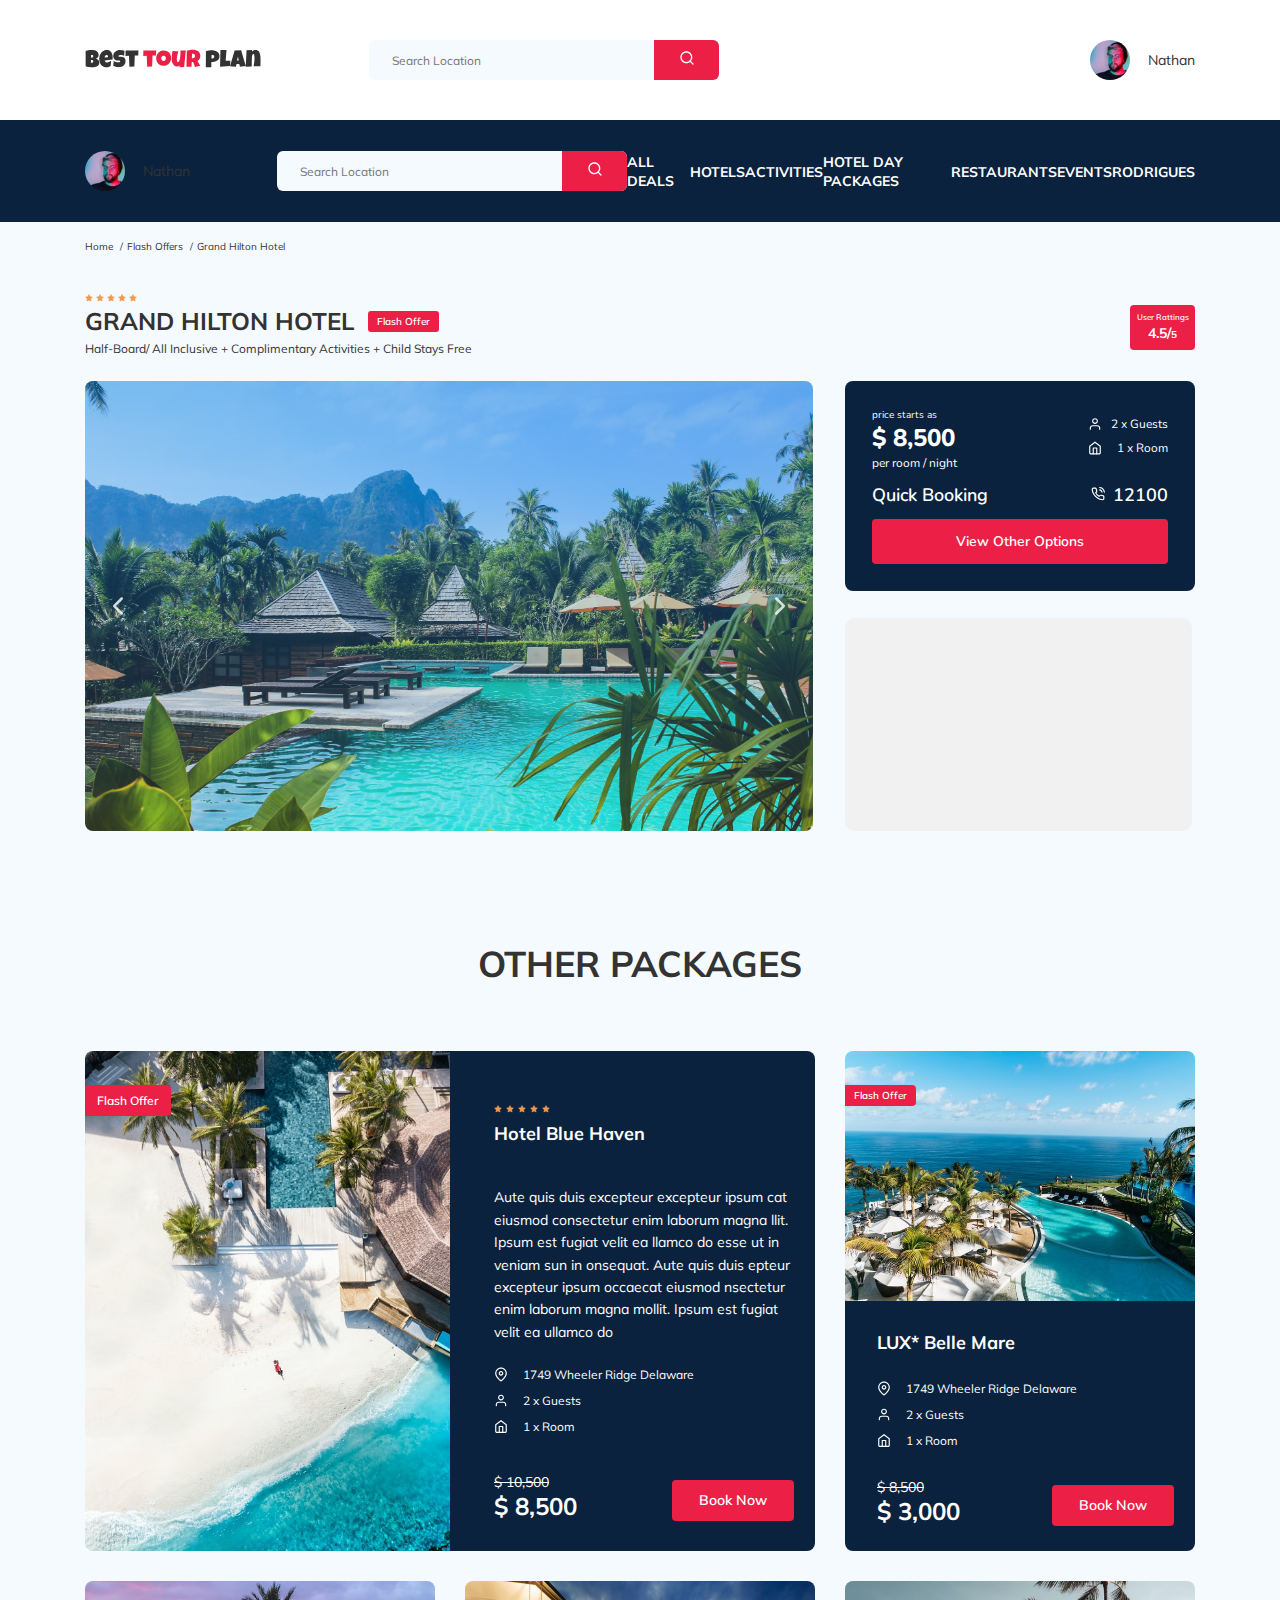
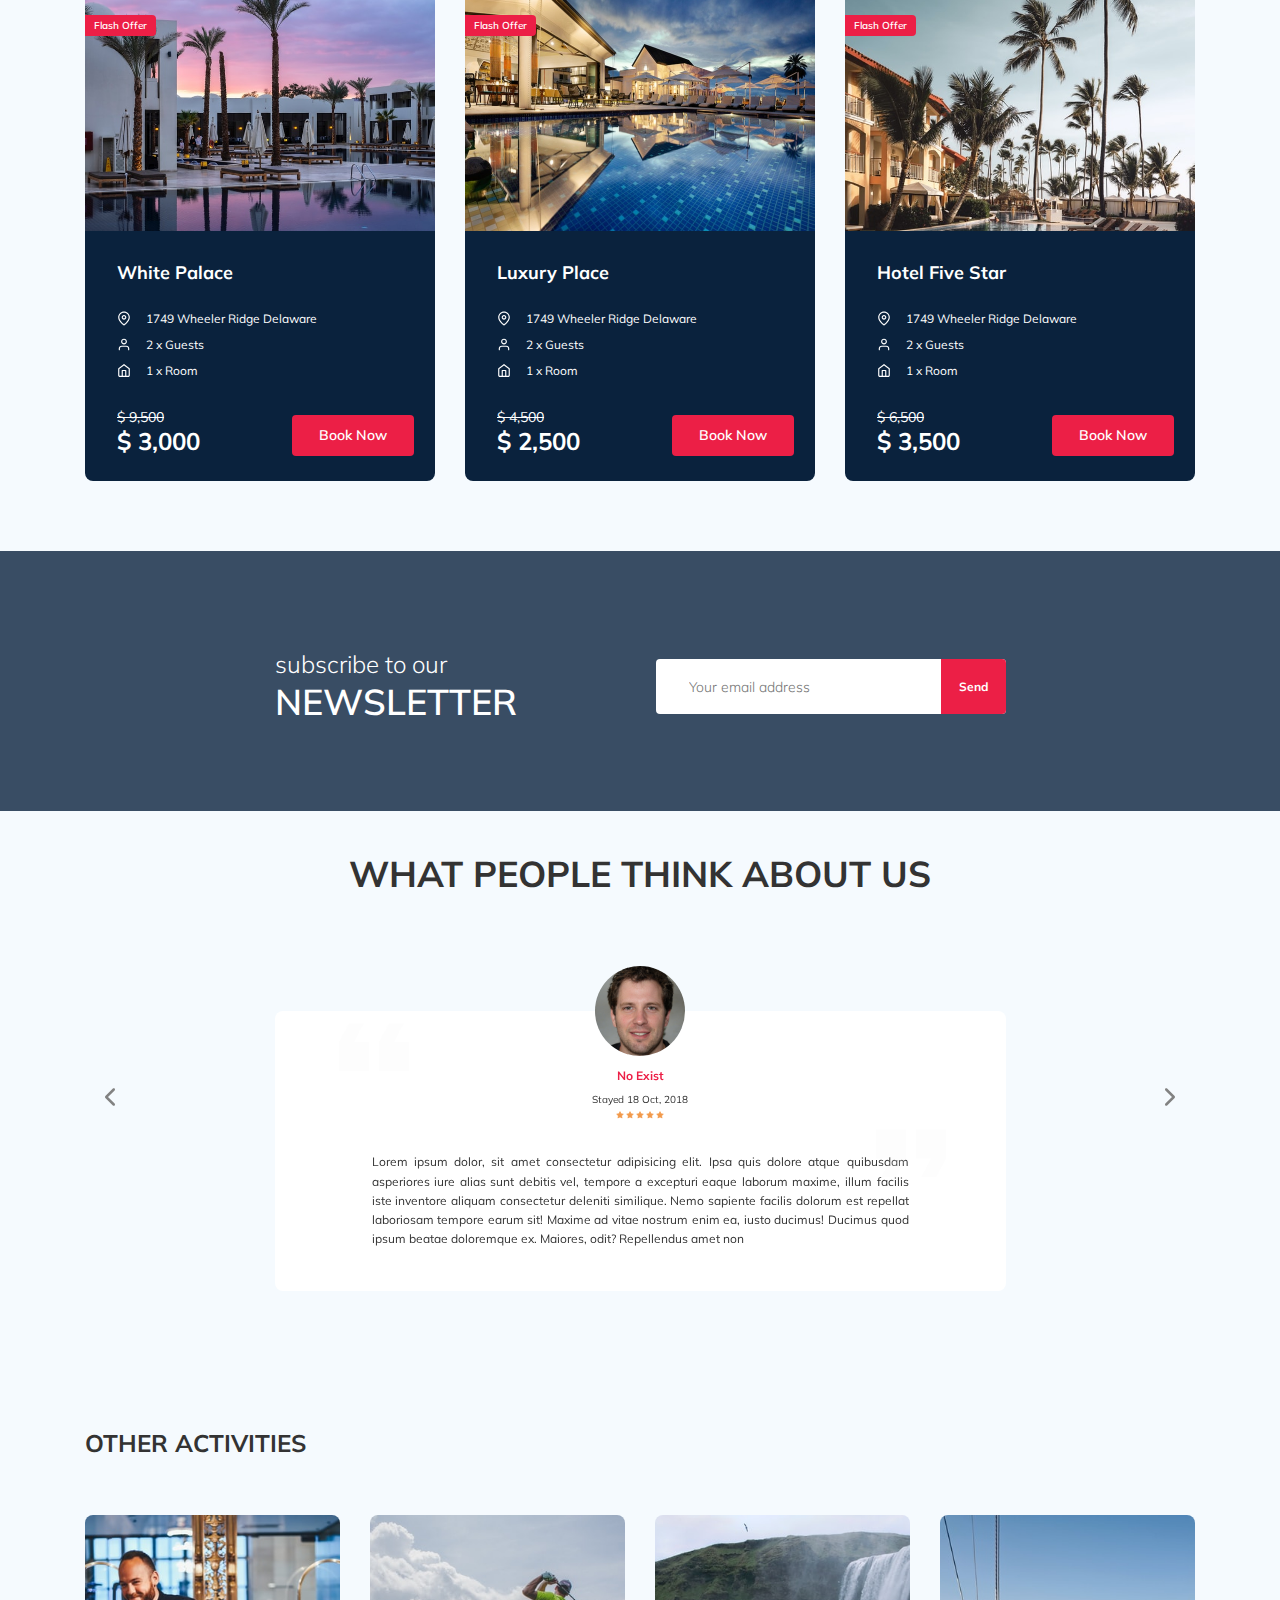
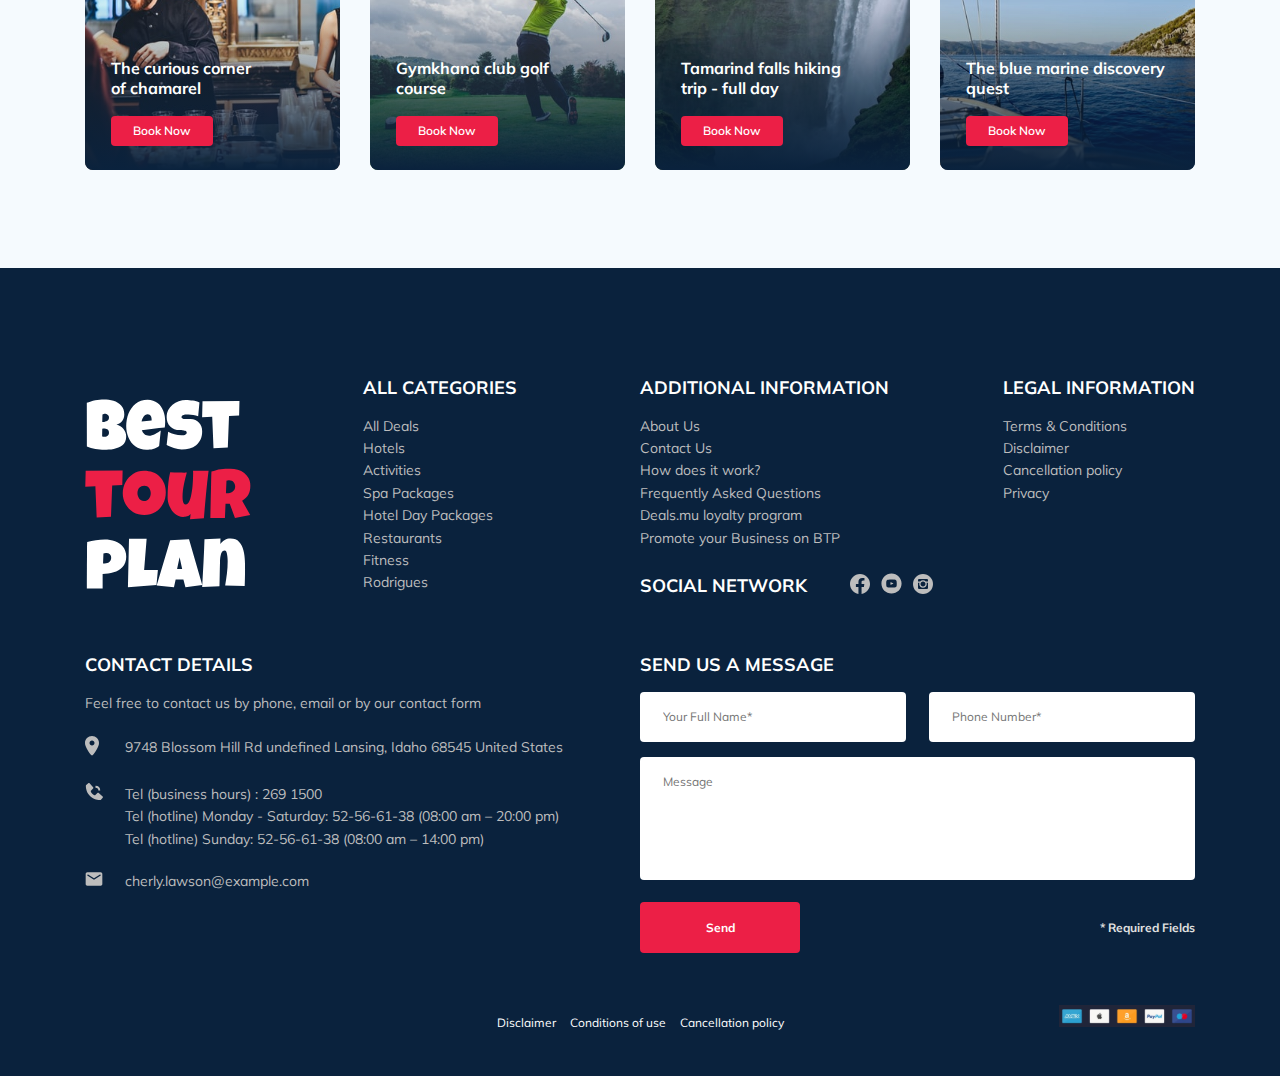
==== commit 4e087fd1: "create: burger-menu" ====
--- a/index.html
+++ b/index.html
@@ -23,7 +23,7 @@
                             class="logo__image"
                         />
                     </a>
-                    <form action="#" class="search navbar__search">
+                    <form action="#" class="search navbar__search navbar__search_mobile-hidden">
                         <input
                             type="text"
                             class="search__input"
@@ -33,7 +33,7 @@
                             <img src="img/search.svg" alt="Icon: search" />
                         </button>
                     </form>
-                    <a href="#" class="user navbar__user">
+                    <a href="#" class="user navbar__user navbar__user_mobile-hidden">
                         <img
                             src="img/user-avatar.jpg"
                             alt="Avatar: Nathan"
@@ -56,6 +56,20 @@
                 <div class="container">
                     <nav class="navbar-menu">
                         <ul class="navbar-menu__links">
+                            <li class="navbar-menu__item navbar-menu__item_mobile-visible">
+                                <a href="#" class="user navbar__user">
+                                    <img src="img/user-avatar.jpg" alt="Avatar: Nathan" class="user__avatar" />
+                                    <span class="user__name">Nathan</span>
+                                </a>
+                            </li>
+                            <li class="navbar-menu__item navbar-menu__item_mobile-visible">
+                                <form action="#" class="search navbar__search">
+                                    <input type="text" class="search__input" placeholder="Search Location" />
+                                    <button class="search__button">
+                                        <img src="img/search.svg" alt="Icon: search" />
+                                    </button>
+                                </form>
+                            </li>
                             <li class="navbar-menu__item">
                                 <a href="#" class="navbar-menu__link"
                                     >All Deals</a
@@ -408,10 +422,10 @@
                             </div>
                             <div class="package__about-book">
                                 <div class="package__about-book-price">
-                                    <span class="package__about-oldprice"
+                                    <span class="package__about-oldprice package__about-oldprice_big"
                                         >$ 10,500</span
                                     >
-                                    <span class="package__about-newprice"
+                                    <span class="package__about-newprice package__about-newprice_big"
                                         >$ 8,500</span
                                     >
                                 </div>
--- a/css/style.css
+++ b/css/style.css
@@ -955,9 +955,6 @@
   -webkit-box-direction: normal;
       -ms-flex-direction: column;
           flex-direction: column;
-  -webkit-box-pack: justify;
-      -ms-flex-pack: justify;
-          justify-content: space-between;
   -webkit-box-align: start;
       -ms-flex-align: start;
           align-items: flex-start;
@@ -975,6 +972,10 @@
   grid-column: span 1;
 }
 
+.package__about-mark {
+  margin-bottom: 6px;
+}
+
 .package__about-title {
   margin: 0;
   font-style: normal;
@@ -982,6 +983,7 @@
   font-size: 18px;
   line-height: 23px;
   color: #ffffff;
+  margin-bottom: 27px;
 }
 
 .package__about-text {
@@ -989,9 +991,11 @@
   font-weight: normal;
   font-size: 14px;
   line-height: 160.6%;
+  margin-bottom: 24px;
 }
 
 .package__about-info {
+  margin-bottom: auto;
   display: -webkit-box;
   display: -ms-flexbox;
   display: flex;
@@ -1975,6 +1979,9 @@
   .navbar-menu__item {
     margin-bottom: 20px;
   }
+  .navbar-menu__item_mobile-visible {
+    display: block;
+  }
   .navbar-menu__links {
     -webkit-box-orient: vertical;
     -webkit-box-direction: normal;
@@ -1986,6 +1993,33 @@
     -webkit-box-pack: justify;
         -ms-flex-pack: justify;
             justify-content: space-between;
+  }
+  .navbar__search {
+    margin: 0;
+    width: 243px;
+  }
+  .navbar__search_mobile-hidden {
+    display: none;
+  }
+  .navbar__user_mobile-hidden {
+    display: none;
+  }
+  .user {
+    -webkit-box-orient: vertical;
+    -webkit-box-direction: normal;
+        -ms-flex-direction: column;
+            flex-direction: column;
+    margin: 0;
+    -webkit-box-align: center;
+        -ms-flex-align: center;
+            align-items: center;
+  }
+  .user__name {
+    margin: 0 0 7px 0;
+    color: #ffffff;
+  }
+  .user__avatar {
+    margin-bottom: 10px;
   }
   .menu-button {
     display: -webkit-box;
@@ -2293,6 +2327,25 @@
     margin-bottom: 20px;
     font-size: 18px;
   }
+  .package__about-mark {
+    margin-bottom: 6px;
+  }
+  .package__about-title {
+    margin-bottom: 1px;
+  }
+  .package__about-text {
+    margin-bottom: 12px;
+  }
+  .package__about-info {
+    margin-bottom: auto;
+    display: -webkit-box;
+    display: -ms-flexbox;
+    display: flex;
+    -webkit-box-orient: vertical;
+    -webkit-box-direction: normal;
+        -ms-flex-direction: column;
+            flex-direction: column;
+  }
   .footer {
     padding: 69px 0 21px 0;
   }
@@ -2432,6 +2485,34 @@
 }
 
 @media (max-width: 320px) {
+  .package__about-mark {
+    display: none;
+  }
+  .package__about-title {
+    margin-bottom: 1px;
+  }
+  .package__about-text {
+    margin-bottom: 12px;
+  }
+  .package__about-info {
+    margin-bottom: auto;
+    display: -webkit-box;
+    display: -ms-flexbox;
+    display: flex;
+    -webkit-box-orient: vertical;
+    -webkit-box-direction: normal;
+        -ms-flex-direction: column;
+            flex-direction: column;
+  }
+  .package__about-oldprice_big {
+    font-size: 10px;
+    margin: 0;
+    margin-right: 12px;
+  }
+  .package__about-newprice_big {
+    margin: 0;
+    font-size: 12px;
+  }
   .footer__policy {
     -ms-grid-column: 1;
     grid-column: 1;
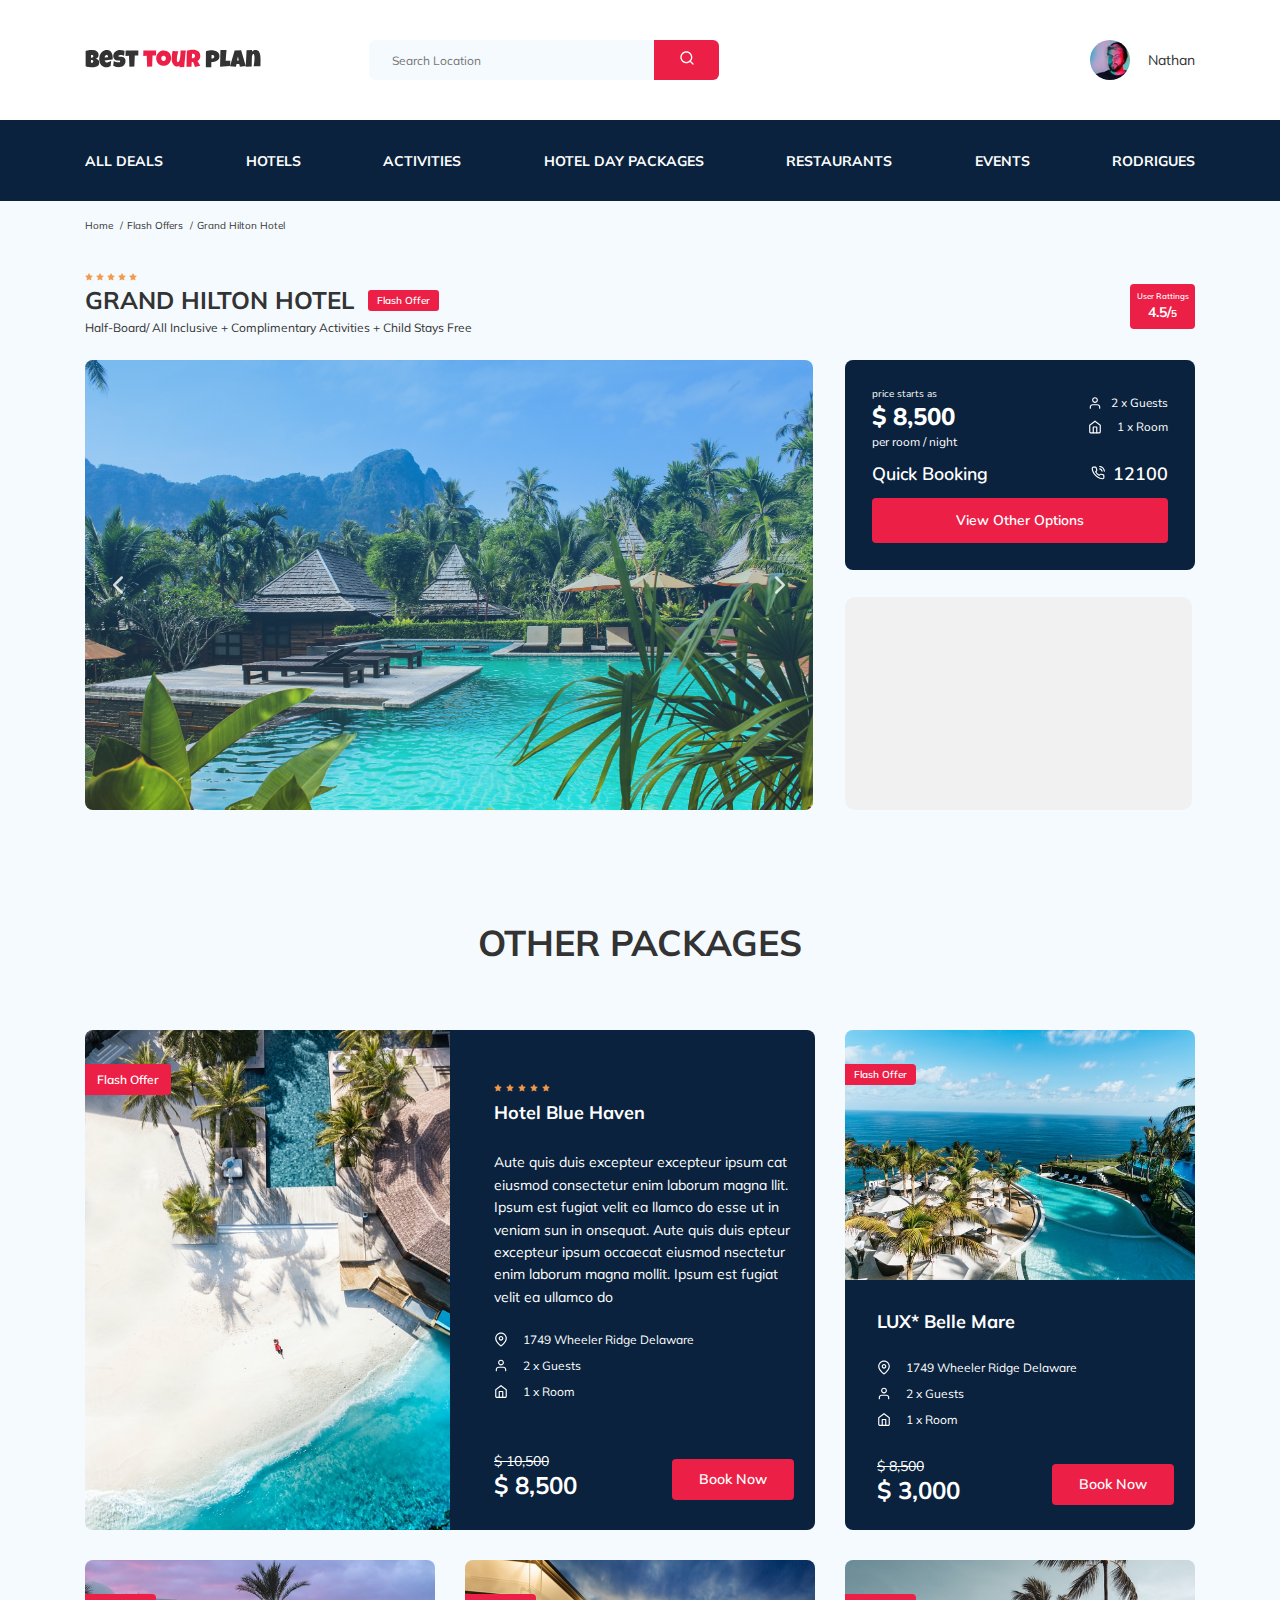
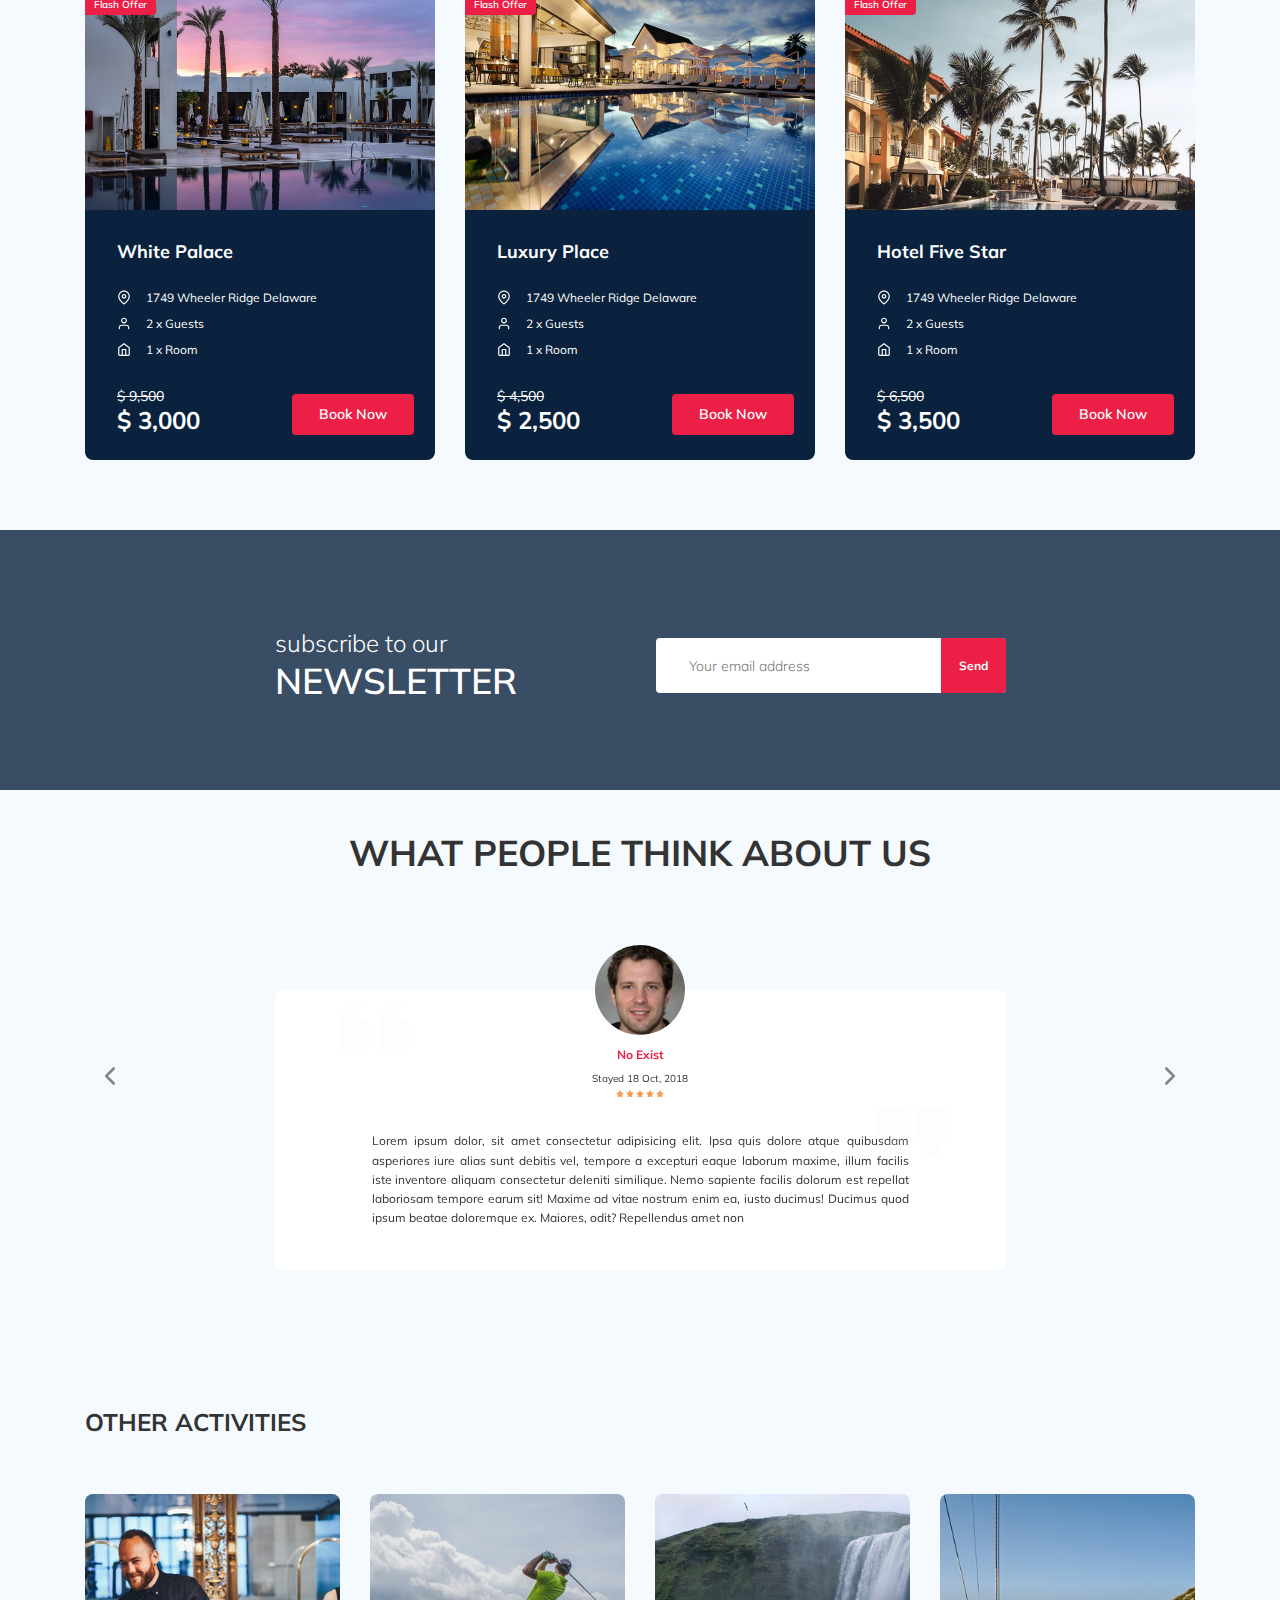
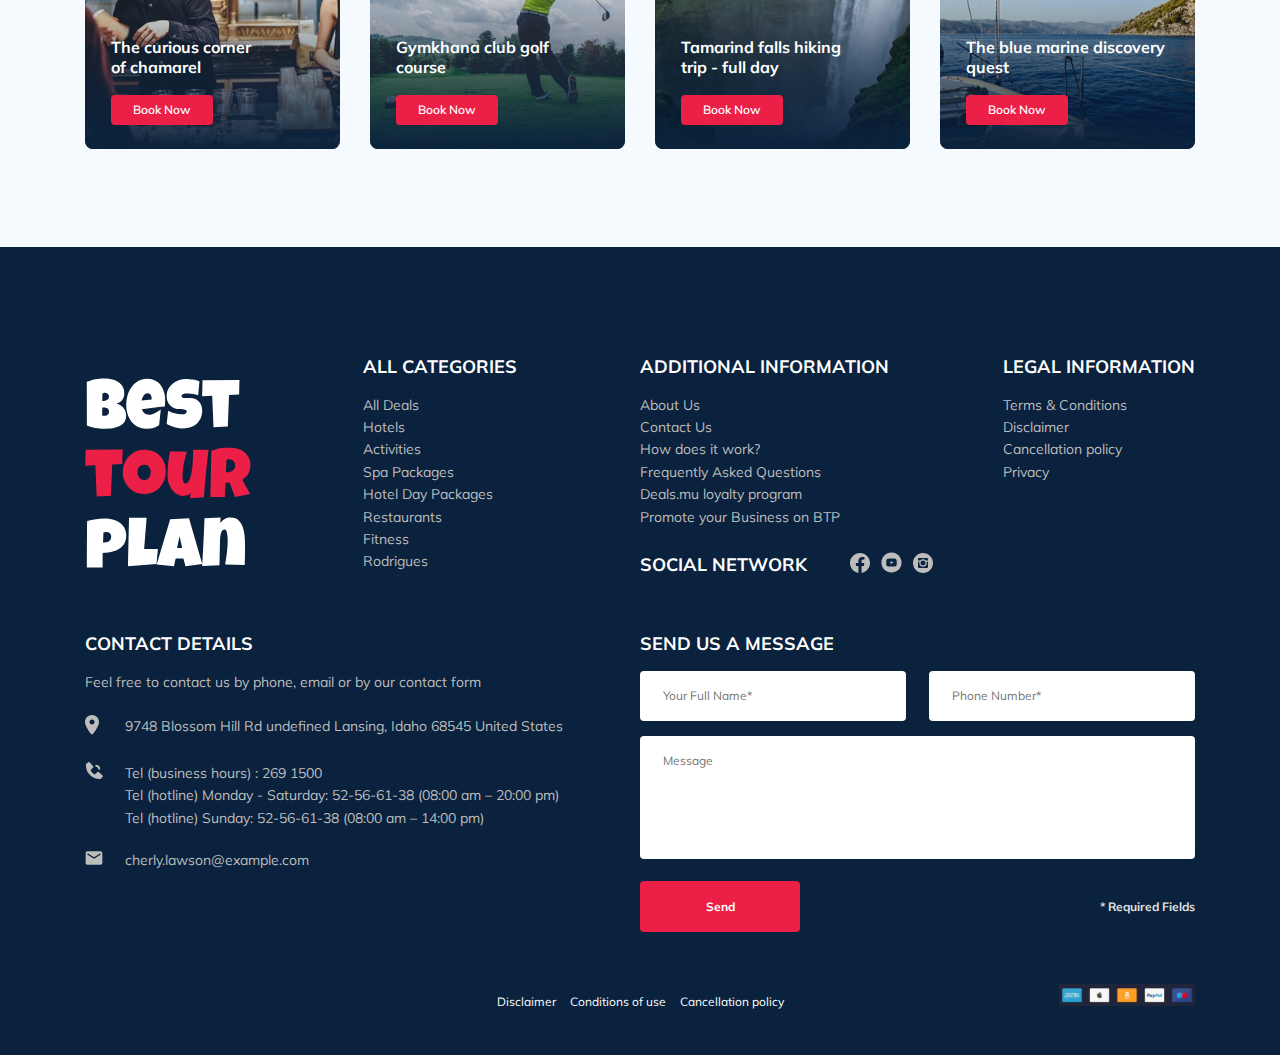
==== commit e11064ea: "create: add modal" ====
--- a/index.html
+++ b/index.html
@@ -319,7 +319,7 @@
                                 >
                             </div>
                             <!-- /.booking__call-center -->
-                            <button class="booking__button">
+                            <button data-toggle="modal" class="booking__button">
                                 View Other Options
                             </button>
                         </div>
@@ -690,11 +690,13 @@
                         >
                         Newsletter
                     </h1>
-                    <form action="#" class="newsletter__email">
+                    <form action="send.php" method="POST" class="newsletter__email">
                         <input
-                            type="email"
+                            type="text"
                             class="newsletter__input"
                             placeholder="Your email address"
+                            name="email"
+                            
                         />
                         <button class="newsletter__button">Send</button>
                     </form>
@@ -1201,20 +1203,23 @@
                             Send us a message
                         </h3>
                         <!-- /.footer__title -->
-                        <form action="#" class="footer__form">
+                        <form action="send.php" method="POST" class="footer__form">
                             <input
                                 type="text"
                                 class="input footer__input"
                                 placeholder="Your Full Name*"
+                                name="name"
                             />
                             <input
                                 type="text"
                                 class="input footer__input"
                                 placeholder="Phone Number*"
+                                name="phone"
                             />
                             <textarea
-                                class="footer__message"
+                                class="message footer__message"
                                 placeholder="Message"
+                                name="message"
                             ></textarea>
                             <button class="button footer__button">Send</button>
                             <!-- /.button footer__button -->
@@ -1262,11 +1267,39 @@
             <!-- /.container -->
         </footer>
         <!-- /.footer -->
+        <div class="modal">
+            <div class="modal__overlay"></div>
+            <!-- /.modal__overlay -->
+            <div class="modal__dialog">
+                <button class="modal__close">
+                    <img src="img/close-icon.svg" alt="Icon: Close" class="modal__close-icon">
+                </button>
+                <!-- /.modal__close -->
+                <h3 class="modal__title modal__title_contact">
+                    Booking
+                </h3>
+                <!-- /.modal__title -->
+                <form action="send.php" method="POST" class="modal__form">
+                    <input type="text" class="input modal__input" placeholder="Your Full Name*" name="name" />
+                    <input type="text" class="input modal__input" placeholder="Phone Number*" name="phone" />
+                    <input type="text" class="input modal__input" placeholder="Email*" name="email" />
+                    <textarea class="message modal__message" placeholder="Message" name="message"></textarea>
+                    <button class="button modal__button">Send</button>
+                    <!-- /.button modal__button -->
+                    <span class="modal__info">* Required Fields</span>
+                    <!-- /.modal__info -->
+                </form>
+                <!-- /.modal__form -->
+            </div>
+            <!-- /.modal__dialog -->
+        </div>
+        <!-- /.modal -->
         <script
             src="https://api-maps.yandex.ru/2.1/?apikey=6eb4367b-d2b7-48c2-b492-c51de4934b70&lang=en_US"
             type="text/javascript"
         ></script>
-        <script src="https://ajax.googleapis.com/ajax/libs/jquery/1.11.0/jquery.min.js"></script>
+        <!-- <script src="https://ajax.googleapis.com/ajax/libs/jquery/1.11.0/jquery.min.js"></script> -->
+        <script src="js/jquery-3.5.1.min.js"></script>
         <script src="js/swiper-bundle.min.js"></script>
         <script src="js/parallax.min.js"></script>
         <script src="js/main.js"></script>
--- a/css/style.css
+++ b/css/style.css
@@ -377,6 +377,41 @@
   text-transform: uppercase;
 }
 
+.input {
+  padding: 0 23px;
+  min-height: 50px;
+  max-height: 50px;
+  border: none;
+  border-radius: 4px;
+  background-color: #fff;
+}
+
+.message {
+  padding: 18px 23px;
+  border: none;
+  border-radius: 4px;
+  background-color: #fff;
+  width: 100%;
+  height: 123px;
+  resize: none;
+}
+
+.button {
+  min-height: 50px;
+  min-width: 160px;
+  padding: 18px 65px;
+  background-color: #EC1F46;
+  border: none;
+  border-radius: 4px;
+  outline: none;
+  font-style: normal;
+  font-weight: bold;
+  font-size: 12px;
+  line-height: 15px;
+  color: #ffffff;
+  cursor: pointer;
+}
+
 .navbar {
   background-color: #ffffff;
 }
@@ -409,6 +444,10 @@
 
 .navbar-menu {
   color: #ffffff;
+}
+
+.navbar-menu__item_mobile-visible {
+  display: none;
 }
 
 .navbar-menu__links {
@@ -987,6 +1026,7 @@
 }
 
 .package__about-text {
+  margin: 0;
   font-style: normal;
   font-weight: normal;
   font-size: 14px;
@@ -1585,42 +1625,13 @@
 }
 
 .footer__input {
-  padding: 0 23px;
-  min-height: 50px;
-  max-height: 50px;
-  border: none;
-  border-radius: 4px;
-  background-color: #fff;
   margin-bottom: 15px;
   -ms-flex-preferred-size: 48%;
       flex-basis: 48%;
 }
 
 .footer__message {
-  padding: 18px 23px;
   margin-bottom: 22px;
-  border: none;
-  border-radius: 4px;
-  background-color: #fff;
-  width: 100%;
-  height: 123px;
-  resize: none;
-}
-
-.footer__button {
-  min-height: 50px;
-  min-width: 160px;
-  padding: 18px 65px;
-  background-color: #EC1F46;
-  border: none;
-  border-radius: 4px;
-  outline: none;
-  font-style: normal;
-  font-weight: bold;
-  font-size: 12px;
-  line-height: 15px;
-  color: #ffffff;
-  cursor: pointer;
 }
 
 .footer__info {
@@ -1681,6 +1692,101 @@
       align-self: end;
 }
 
+.modal__overlay {
+  position: fixed;
+  left: 0;
+  top: 0;
+  right: 0;
+  bottom: 0;
+  background-color: rgba(0, 143, 223, 0.39);
+  z-index: 20;
+  visibility: hidden;
+  opacity: 0;
+  -webkit-transition: opacity 0.3s;
+  transition: opacity 0.3s;
+}
+
+.modal__overlay_visible {
+  visibility: visible;
+  opacity: 1;
+}
+
+.modal__dialog {
+  max-width: 478px;
+  position: fixed;
+  top: 50%;
+  left: 50%;
+  -webkit-transform: translate(-50%, -50%);
+          transform: translate(-50%, -50%);
+  padding: 33px 88px;
+  z-index: 22;
+  background-color: #0A223D;
+  border-radius: 8px;
+  color: #ffffff;
+  visibility: hidden;
+  opacity: 0;
+  -webkit-transition: opacity 0.3s;
+  transition: opacity 0.3s;
+}
+
+.modal__dialog_visible {
+  visibility: visible;
+  opacity: 1;
+}
+
+.modal__title {
+  font-style: normal;
+  font-weight: bold;
+  font-size: 18px;
+  line-height: 23px;
+  text-transform: uppercase;
+  text-align: center;
+  margin: 0;
+  margin-bottom: 15px;
+}
+
+.modal__form {
+  display: -webkit-box;
+  display: -ms-flexbox;
+  display: flex;
+  -ms-flex-wrap: wrap;
+      flex-wrap: wrap;
+  -webkit-box-pack: justify;
+      -ms-flex-pack: justify;
+          justify-content: space-between;
+  -webkit-box-align: center;
+      -ms-flex-align: center;
+          align-items: center;
+}
+
+.modal__close {
+  position: absolute;
+  top: 17px;
+  right: 18px;
+  text-decoration: none;
+  cursor: pointer;
+  border: none;
+  background-color: transparent;
+}
+
+.modal__input {
+  width: 100%;
+  margin-bottom: 15px;
+}
+
+.modal__message {
+  margin-bottom: 15px;
+  width: 100%;
+}
+
+.modal__info {
+  font-style: normal;
+  font-weight: bold;
+  font-size: 12px;
+  line-height: 15px;
+  color: #E0E0E0;
+}
+
 @media (max-width: 1199px) {
   .container {
     max-width: 960px;
@@ -1838,6 +1944,9 @@
         grid-template: 100% / 50% 50%;
     grid-row: span 1;
     grid-column: span 2;
+  }
+  .package__about-text {
+    margin-bottom: 15px;
   }
   .package__image {
     height: 235px;
@@ -2331,7 +2440,7 @@
     margin-bottom: 6px;
   }
   .package__about-title {
-    margin-bottom: 1px;
+    margin-bottom: 8px;
   }
   .package__about-text {
     margin-bottom: 12px;
@@ -2488,9 +2597,6 @@
   .package__about-mark {
     display: none;
   }
-  .package__about-title {
-    margin-bottom: 1px;
-  }
   .package__about-text {
     margin-bottom: 12px;
   }
@@ -2506,11 +2612,9 @@
   }
   .package__about-oldprice_big {
     font-size: 10px;
-    margin: 0;
     margin-right: 12px;
   }
   .package__about-newprice_big {
-    margin: 0;
     font-size: 12px;
   }
   .footer__policy {
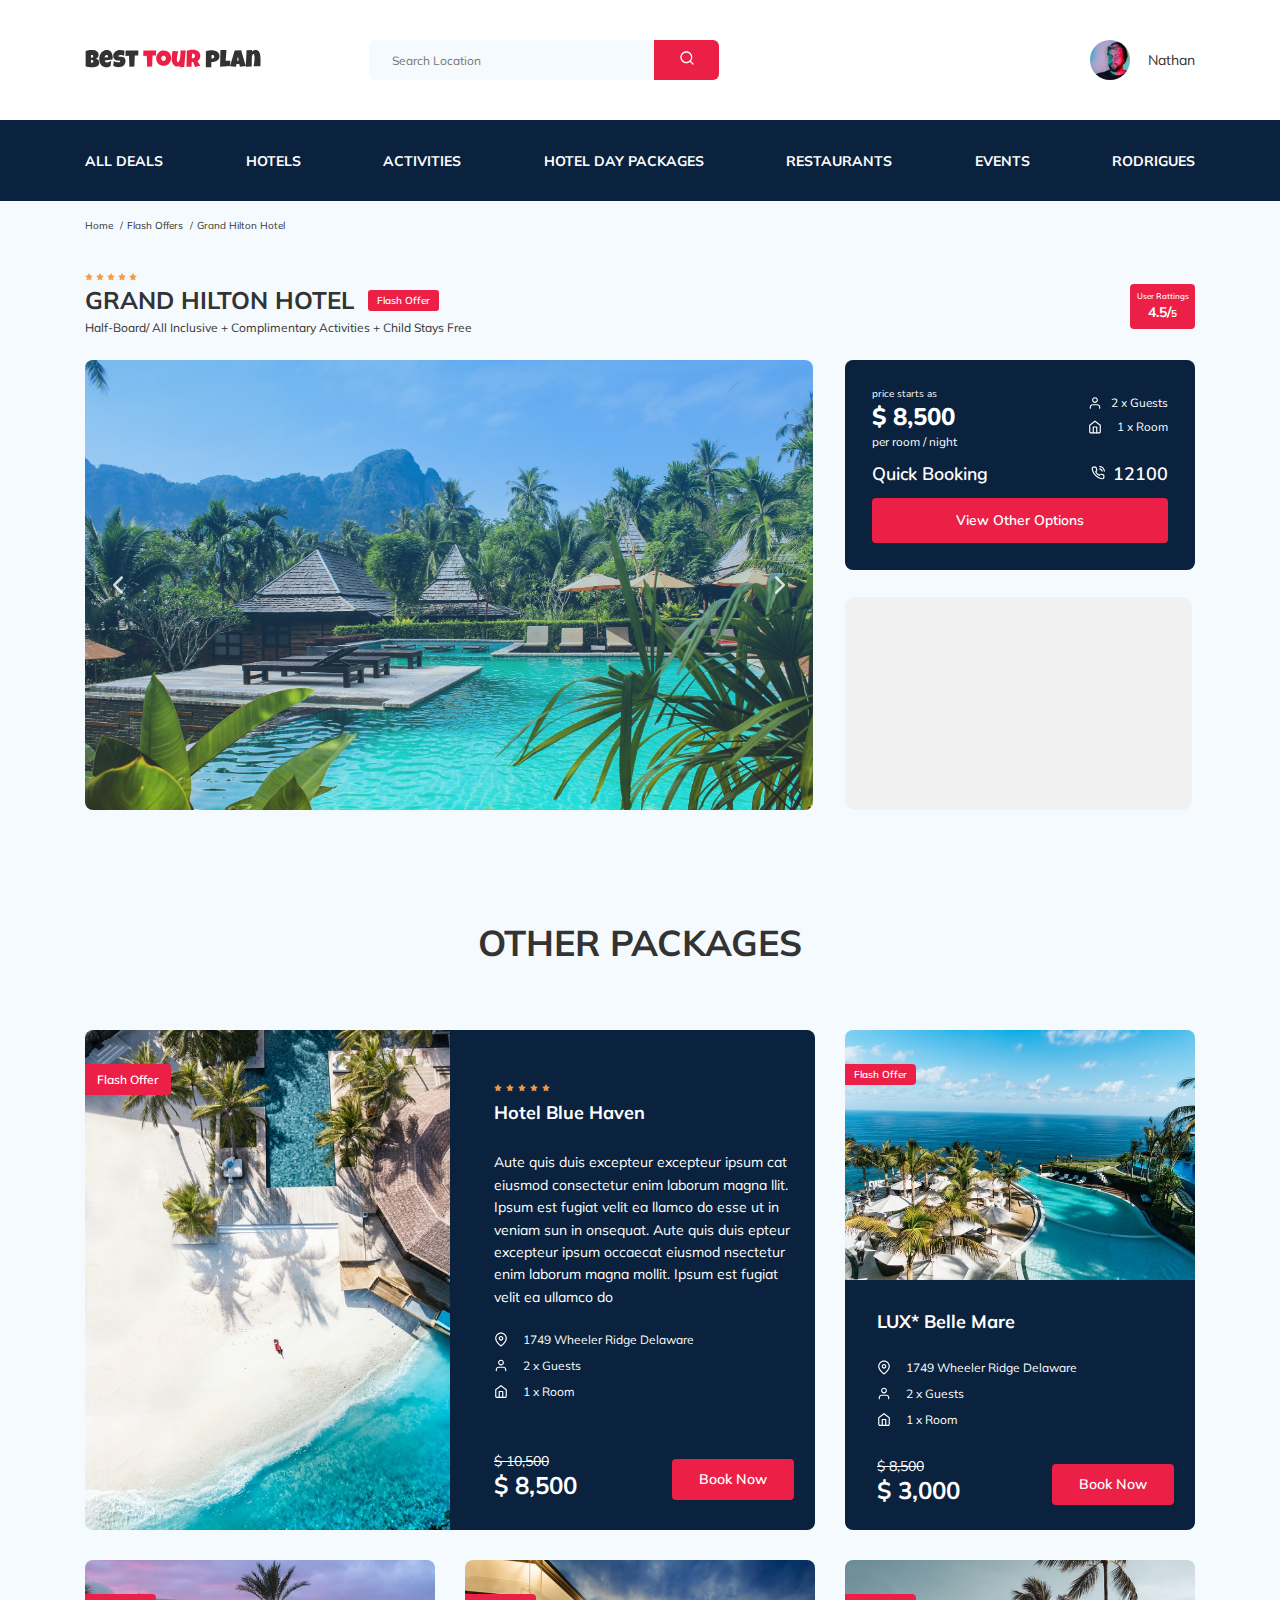
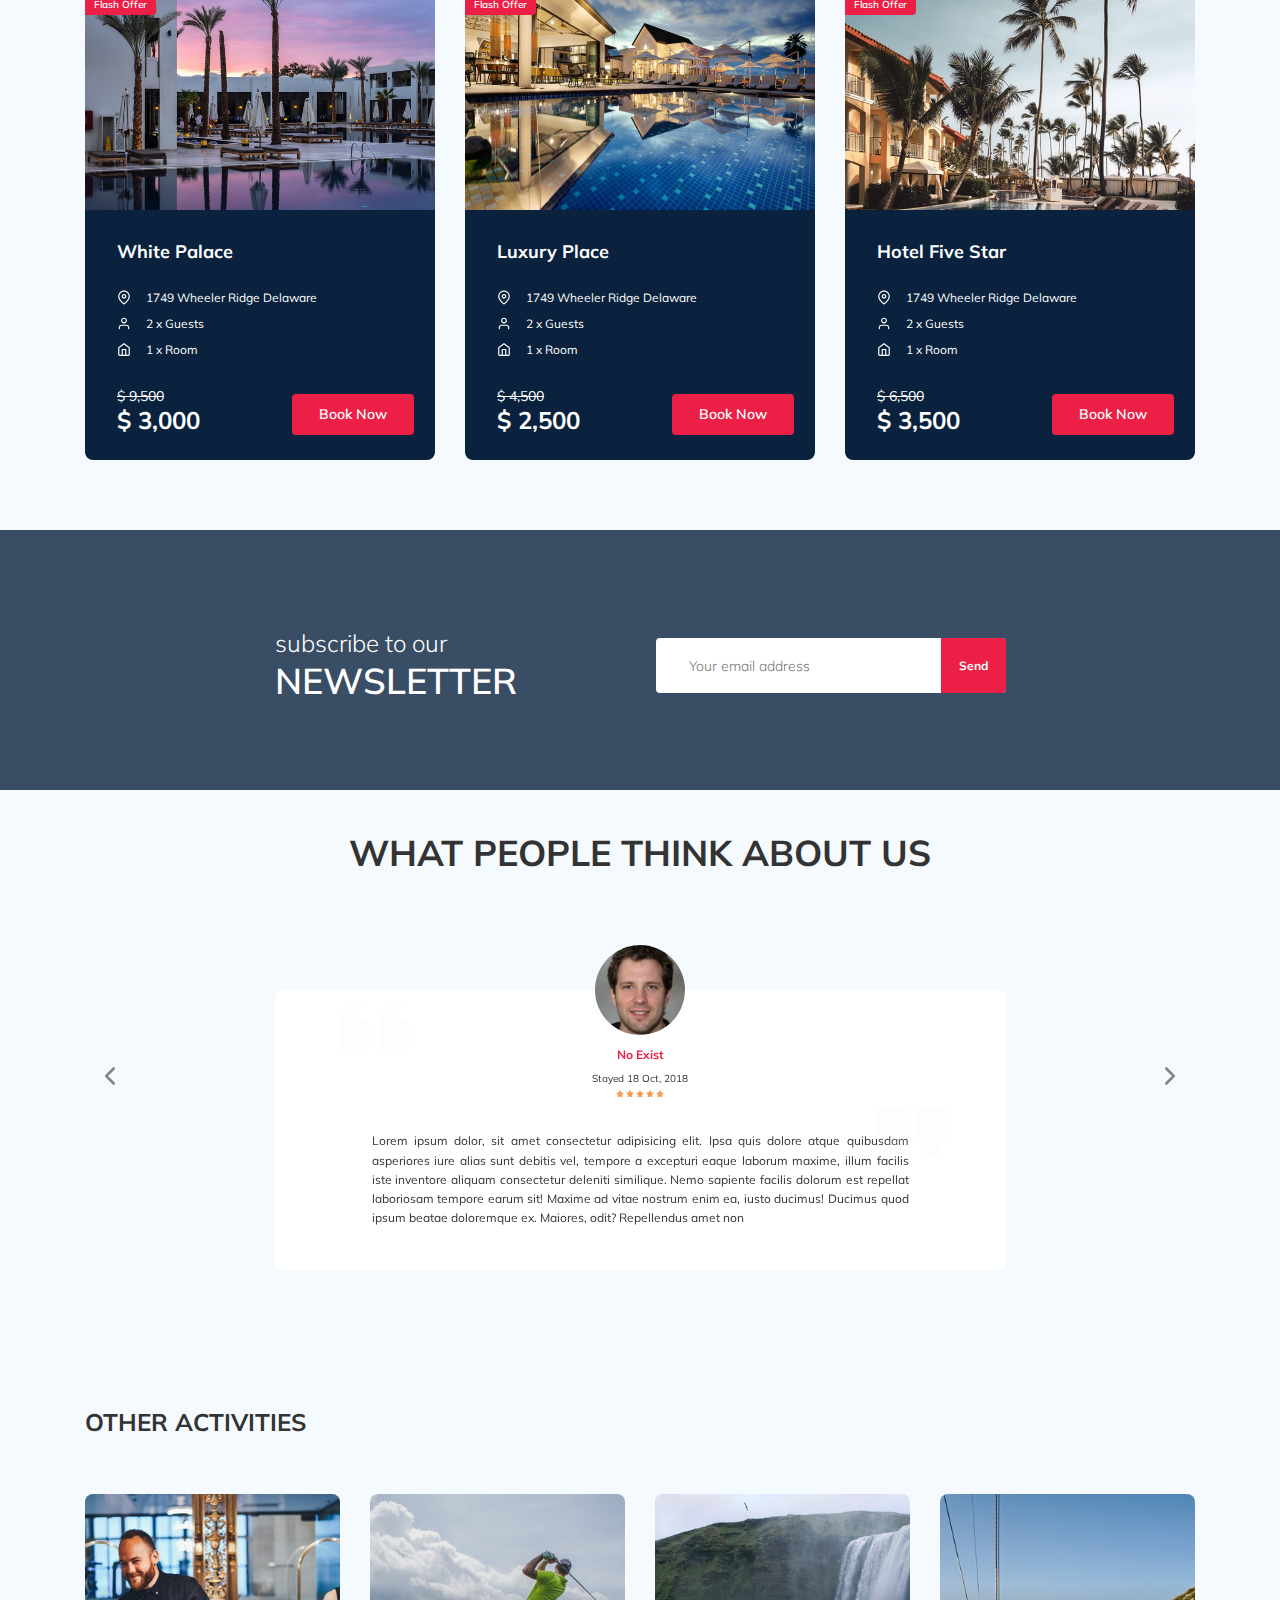
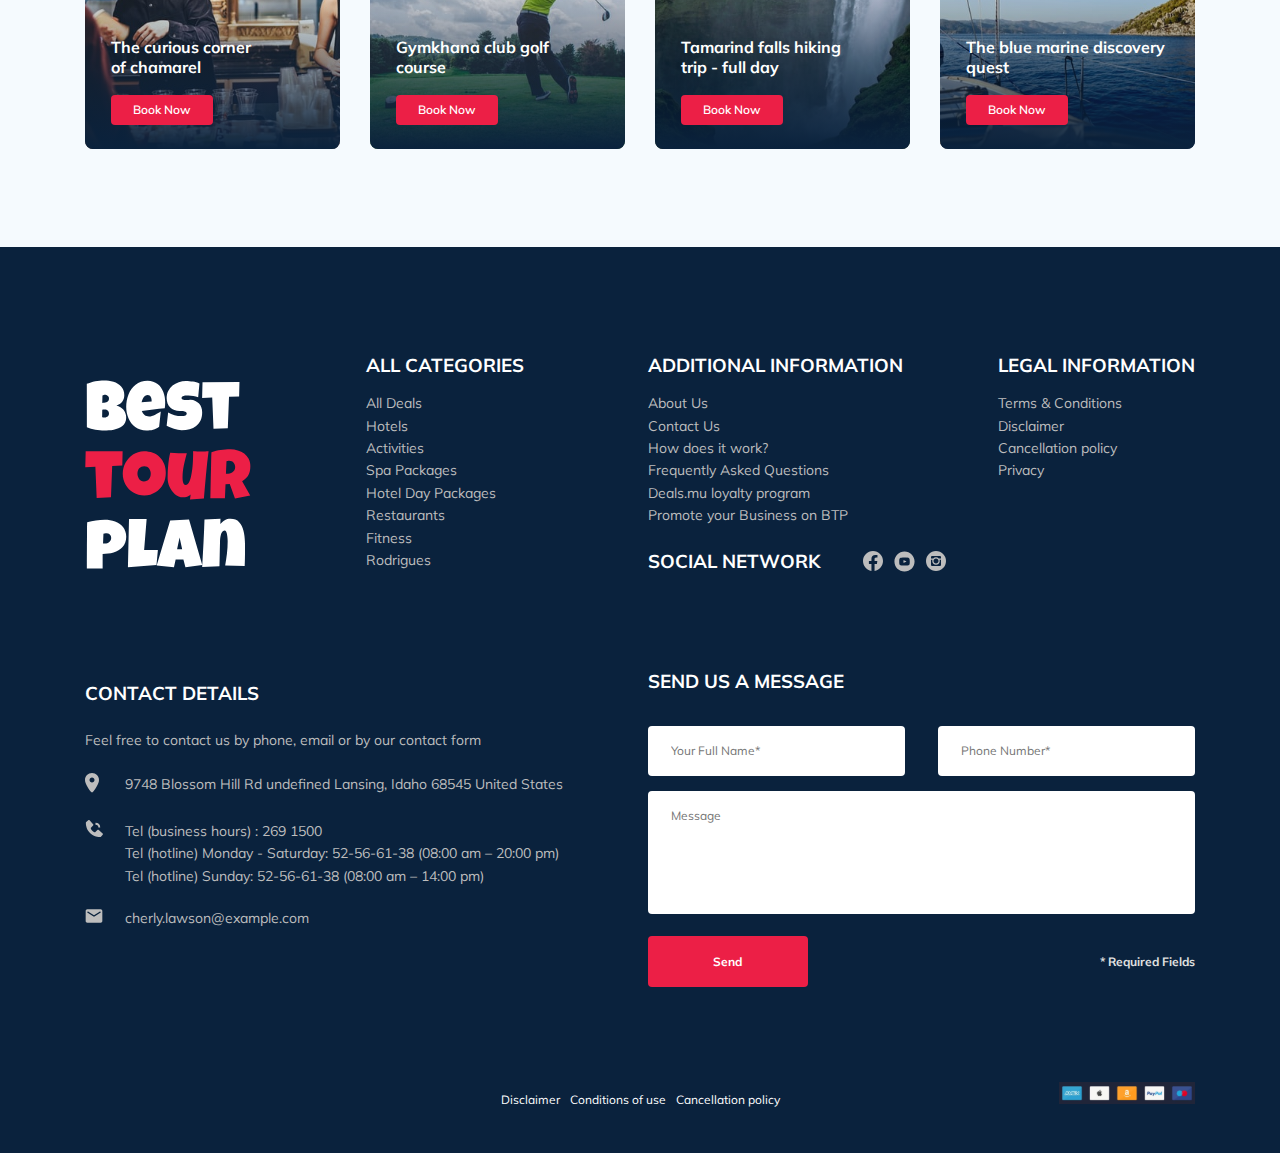
==== commit 9fdcc209: "fix: footer media" ====
--- a/index.html
+++ b/index.html
@@ -951,11 +951,10 @@
         <footer class="footer">
             <div class="container">
                 <div class="footer-wrapper">
-                    <img
-                        src="img/vertical-logo.svg"
-                        alt="Logo: Best Tour Plan"
-                        class="logo footer__logo"
-                    />
+                    <a href="#" class="footer__logo">
+                        <img src="img/vertical-logo.svg" alt="Logo: Best Tour Plan" class="logo footer__logo-image" />
+                    </a>
+
                     <div class="footer__list footer__categories">
                         <h3 class="footer__title">ALL CATEGORIES</h3>
                         <ul class="footer__ul">
@@ -1117,7 +1116,7 @@
                     </div>
                     <!-- /.footer__list -->
                     <div class="footer__contact-details">
-                        <h3 class="footer__title footer__title_contact">
+                        <h3 class="footer__title footer__title_contact-details">
                             contact details
                         </h3>
                         <!-- /.footer__title -->
--- a/css/style.css
+++ b/css/style.css
@@ -1462,115 +1462,60 @@
 .footer-wrapper {
   display: -ms-grid;
   display: grid;
+  grid-auto-rows: minmax(36px, -webkit-min-content);
+  grid-auto-rows: minmax(36px, min-content);
   -ms-grid-columns: (minmax(min-content, 1fr))[4];
       grid-template-columns: repeat(4, minmax(-webkit-min-content, 1fr));
       grid-template-columns: repeat(4, minmax(min-content, 1fr));
-  grid-auto-rows: minmax(40px, -webkit-min-content);
-  grid-auto-rows: minmax(40px, min-content);
   -webkit-box-align: start;
       -ms-flex-align: start;
           align-items: start;
+  grid-row-gap: 24px;
+  grid-column-gap: 15px;
 }
 
 .footer__logo {
-  width: 166px;
+  padding-top: 25px;
   -ms-grid-row: 1;
   -ms-grid-row-span: 2;
   grid-row: 1 / 3;
-  -ms-flex-item-align: center;
-      -ms-grid-row-align: center;
-      align-self: center;
+  -ms-grid-column: 1;
+  -ms-grid-column-span: 1;
+  grid-column: 1 / 2;
+}
+
+.footer__logo-image {
+  width: 166px;
 }
 
 .footer__categories {
+  -ms-grid-column: 2;
+  -ms-grid-column-span: 1;
+  grid-column: 2 / 3;
   -ms-grid-row: 1;
   -ms-grid-row-span: 3;
   grid-row: 1 / 4;
 }
 
-.footer__legal {
-  -ms-grid-column-align: end;
-      justify-self: end;
-}
-
-.footer__additional {
-  margin-bottom: 24px;
-}
-
-.footer__social-links {
-  min-width: 83px;
-  display: -webkit-box;
-  display: -ms-flexbox;
-  display: flex;
-  -webkit-box-pack: justify;
-      -ms-flex-pack: justify;
-          justify-content: space-between;
-  -webkit-box-align: center;
-      -ms-flex-align: center;
-          align-items: center;
-}
-
-.footer__social-network {
-  display: -webkit-box;
-  display: -ms-flexbox;
-  display: flex;
-  -webkit-box-align: center;
-      -ms-flex-align: center;
-          align-items: center;
-  -ms-grid-row: 2;
-  -ms-grid-row-span: 2;
-  grid-row: 2 / 4;
-  -ms-grid-column: 3;
-  -ms-grid-column-span: 2;
-  grid-column: 3 / 5;
-}
-
-.footer__contact-details {
-  -ms-grid-column: 1;
-  -ms-grid-column-span: 2;
-  grid-column: 1 / 3;
-}
-
-.footer__contact-form {
-  -ms-grid-column: 3;
-  -ms-grid-column-span: 2;
-  grid-column: 3 / 5;
-}
-
-.footer__form {
-  display: -webkit-box;
-  display: -ms-flexbox;
-  display: flex;
-  -webkit-box-align: center;
-      -ms-flex-align: center;
-          align-items: center;
-  -webkit-box-pack: justify;
-      -ms-flex-pack: justify;
-          justify-content: space-between;
-  -ms-flex-wrap: wrap;
-      flex-wrap: wrap;
-  font-style: normal;
-  font-weight: normal;
-  font-size: 12px;
-  line-height: 15px;
-}
-
 .footer__title {
-  margin: 0 0 16px 0;
-  padding: 0;
-  font-style: normal;
-  font-weight: bold;
-  font-size: 18px;
-  line-height: 23px;
+  margin: 0;
+  margin-bottom: 16px;
   text-transform: uppercase;
 }
 
 .footer__title_social {
-  margin: 0 43px 0 0;
+  margin: 0;
+  margin-right: 43px;
+}
+
+.footer__title_contact-details {
+  margin: 0;
+  padding-top: 12px;
+  margin-bottom: 25px;
 }
 
 .footer__title_contact {
-  margin-bottom: 0 0 34px 0;
+  margin: 0 0 34px 0;
 }
 
 .footer__ul {
@@ -1580,6 +1525,8 @@
 }
 
 .footer__item {
+  margin: 0;
+  padding: 0;
   display: -webkit-box;
   display: -ms-flexbox;
   display: flex;
@@ -1601,16 +1548,75 @@
   margin-bottom: 0;
 }
 
-.footer__icon-wrapper {
-  min-width: 40px;
-}
-
-.footer__call {
-  margin: 0;
+.footer__link {
+  color: inherit;
+  text-decoration: none;
+}
+
+.footer__additional {
+  -ms-grid-row: 1;
+  -ms-grid-row-span: 1;
+  grid-row: 1 / 2;
+  -ms-grid-column: 3;
+  -ms-grid-column-span: 1;
+  grid-column: 3 / 4;
+}
+
+.footer__social-network {
+  -ms-grid-row: 2;
+  -ms-grid-row-span: 1;
+  grid-row: 2 / 3;
+  -ms-grid-column: 3;
+  -ms-grid-column-span: 2;
+  grid-column: 3 / 5;
+  -ms-flex-item-align: start;
+      align-self: start;
+  display: -webkit-box;
+  display: -ms-flexbox;
+  display: flex;
+  -webkit-box-align: start;
+      -ms-flex-align: start;
+          align-items: flex-start;
+}
+
+.footer__social-links {
+  min-width: 83px;
+  display: -webkit-box;
+  display: -ms-flexbox;
+  display: flex;
+  -webkit-box-pack: justify;
+      -ms-flex-pack: justify;
+          justify-content: space-between;
+  -webkit-box-align: center;
+      -ms-flex-align: center;
+          align-items: center;
+}
+
+.footer__legal {
+  -ms-grid-row: 1;
+  -ms-grid-row-span: 3;
+  grid-row: 1 / 4;
+  -ms-grid-column: 4;
+  -ms-grid-column-span: 1;
+  grid-column: 4 / 5;
+  -ms-grid-column-align: end;
+      justify-self: end;
+}
+
+.footer__contact-details {
+  -ms-grid-row: 4;
+  -ms-grid-row-span: 1;
+  grid-row: 4 / 5;
+  -ms-grid-column: 1;
+  -ms-grid-column-span: 2;
+  grid-column: 1 / 3;
+  -ms-grid-column-align: start;
+      justify-self: start;
 }
 
 .footer__text {
   margin: 0;
+  padding: 0;
   margin-bottom: 22px;
   font-style: normal;
   font-weight: normal;
@@ -1619,15 +1625,45 @@
   color: #BDBDBD;
 }
 
-.footer__link {
-  text-decoration: none;
-  color: inherit;
+.footer__icon-wrapper {
+  min-width: 40px;
+}
+
+.footer__call {
+  margin: 0;
+}
+
+.footer__contact-form {
+  -ms-grid-row: 4;
+  -ms-grid-row-span: 1;
+  grid-row: 4 / 5;
+  -ms-grid-column: 3;
+  -ms-grid-column-span: 2;
+  grid-column: 3 / 5;
+}
+
+.footer__form {
+  display: -webkit-box;
+  display: -ms-flexbox;
+  display: flex;
+  -ms-flex-wrap: wrap;
+      flex-wrap: wrap;
+  -webkit-box-pack: justify;
+      -ms-flex-pack: justify;
+          justify-content: space-between;
+  -webkit-box-align: center;
+      -ms-flex-align: center;
+          align-items: center;
+  font-style: normal;
+  font-weight: normal;
+  font-size: 12px;
+  line-height: 15px;
+  color: #BDBDBD;
 }
 
 .footer__input {
-  margin-bottom: 15px;
-  -ms-flex-preferred-size: 48%;
-      flex-basis: 48%;
+  margin: 0 0 15px 0;
+  width: 47%;
 }
 
 .footer__message {
@@ -1643,33 +1679,34 @@
 }
 
 .footer__policy {
+  -ms-grid-row: 6;
+  -ms-grid-row-span: 1;
+  grid-row: 6 / 7;
   -ms-grid-column: 2;
   -ms-grid-column-span: 2;
   grid-column: 2 / 4;
+  -ms-grid-column-align: center;
+      justify-self: center;
   -ms-flex-item-align: end;
       -ms-grid-row-align: end;
       align-self: end;
-  margin-top: 62px;
 }
 
 .footer__policy-ul {
-  display: -webkit-box;
-  display: -ms-flexbox;
-  display: flex;
-  -webkit-box-pack: center;
-      -ms-flex-pack: center;
-          justify-content: center;
+  margin: 0;
   padding: 0;
-  margin: 0;
   list-style-type: none;
+  display: -webkit-box;
+  display: -ms-flexbox;
+  display: flex;
 }
 
 .footer__policy-item {
-  margin-right: 14px;
   font-style: normal;
   font-weight: normal;
   font-size: 12px;
   line-height: 15px;
+  margin-right: 10px;
 }
 
 .footer__policy-item:last-child {
@@ -1677,19 +1714,22 @@
 }
 
 .footer__policy-link {
-  color: inherit;
+  color: #ffffff;
   text-decoration: none;
 }
 
 .footer__services {
+  -ms-grid-row: 6;
+  -ms-grid-row-span: 1;
+  grid-row: 6 / 7;
   -ms-grid-column: 4;
   -ms-grid-column-span: 1;
   grid-column: 4 / 5;
-  -ms-grid-column-align: end;
-      justify-self: end;
   -ms-flex-item-align: end;
       -ms-grid-row-align: end;
       align-self: end;
+  -ms-grid-column-align: end;
+      justify-self: end;
 }
 
 .modal__overlay {
@@ -1712,14 +1752,14 @@
 }
 
 .modal__dialog {
-  max-width: 478px;
+  width: 478px;
   position: fixed;
   top: 50%;
   left: 50%;
   -webkit-transform: translate(-50%, -50%);
           transform: translate(-50%, -50%);
   padding: 33px 88px;
-  z-index: 22;
+  z-index: 122;
   background-color: #0A223D;
   border-radius: 8px;
   color: #ffffff;
@@ -1727,6 +1767,8 @@
   opacity: 0;
   -webkit-transition: opacity 0.3s;
   transition: opacity 0.3s;
+  overflow: auto;
+  max-height: 80%;
 }
 
 .modal__dialog_visible {
@@ -1772,11 +1814,19 @@
 .modal__input {
   width: 100%;
   margin-bottom: 15px;
+  font-style: normal;
+  font-weight: normal;
+  font-size: 12px;
+  line-height: 15px;
 }
 
 .modal__message {
   margin-bottom: 15px;
   width: 100%;
+  font-style: normal;
+  font-weight: normal;
+  font-size: 12px;
+  line-height: 15px;
 }
 
 .modal__info {
@@ -1828,15 +1878,6 @@
     -ms-grid-column: 2;
     -ms-grid-column-span: 1;
     grid-column: 2 / 3;
-  }
-  .footer__logo {
-    -ms-grid-row: 1;
-    -ms-grid-row-span: 1;
-    grid-row: 1 / 2;
-  }
-  .footer__input {
-    -ms-flex-preferred-size: 100%;
-        flex-basis: 100%;
   }
 }
 
@@ -1961,8 +2002,9 @@
     width: 100%;
     height: 100%;
   }
-  .footer {
-    padding: 73px 0 33px 0;
+  .footer-wrapper {
+    grid-row-gap: 38px;
+    grid-column-gap: 0;
   }
   .footer__logo {
     -ms-grid-row: 1;
@@ -1971,14 +2013,12 @@
     -ms-grid-column: 1;
     -ms-grid-column-span: 1;
     grid-column: 1 / 2;
-    -ms-flex-item-align: start;
-        -ms-grid-row-align: start;
-        align-self: start;
     -ms-grid-column-align: start;
         justify-self: start;
-    height: 120px;
+    padding: 0;
+  }
+  .footer__logo-image {
     width: 104px;
-    margin-bottom: 38px;
   }
   .footer__social-network {
     -ms-grid-row: 1;
@@ -1990,14 +2030,17 @@
     -ms-flex-item-align: center;
         -ms-grid-row-align: center;
         align-self: center;
-    -ms-grid-column-align: center;
-        justify-self: center;
+    -ms-grid-column-align: start;
+        justify-self: start;
   }
   .footer__categories {
+    -ms-grid-column: 1;
+    -ms-grid-column-span: 1;
+    grid-column: 1 / 2;
     -ms-grid-row: 2;
     -ms-grid-row-span: 1;
     grid-row: 2 / 3;
-    margin-bottom: 61px;
+    margin-bottom: 27px;
   }
   .footer__additional {
     -ms-grid-row: 2;
@@ -2006,8 +2049,7 @@
     -ms-grid-column: 2;
     -ms-grid-column-span: 2;
     grid-column: 2 / 4;
-    -ms-grid-column-align: center;
-        justify-self: center;
+    margin-left: 28px;
   }
   .footer__legal {
     -ms-grid-row: 2;
@@ -2017,11 +2059,22 @@
     -ms-grid-column-span: 2;
     grid-column: 3 / 5;
   }
+  .footer__title_contact-details {
+    margin: 0;
+    padding: 0;
+    margin-bottom: 20px;
+  }
+  .footer__icon-wrapper {
+    min-width: 30px;
+  }
   .footer__contact-details {
+    -ms-grid-row: 3;
+    -ms-grid-row-span: 1;
+    grid-row: 3 / 4;
     -ms-grid-column: 1;
     -ms-grid-column-span: 4;
     grid-column: 1 / 5;
-    margin-bottom: 60px;
+    margin-bottom: 25px;
   }
   .footer__contact-form {
     -ms-grid-column: 1;
@@ -2036,11 +2089,29 @@
     -ms-grid-column: 1;
     -ms-grid-column-span: 2;
     grid-column: 1 / 3;
+    -ms-grid-row: 5;
+    -ms-grid-row-span: 1;
+    grid-row: 5 / 6;
     -ms-grid-column-align: start;
         justify-self: start;
-  }
-  .footer__policy {
-    margin-top: 63px;
+    -ms-flex-item-align: end;
+        -ms-grid-row-align: end;
+        align-self: end;
+  }
+  .footer__services {
+    -ms-grid-row: 5;
+    -ms-grid-row-span: 1;
+    grid-row: 5 / 6;
+  }
+  .modal__dialog {
+    padding: 33px 38px;
+    width: 90%;
+  }
+  .modal__button {
+    margin-bottom: 15px;
+  }
+  .modal__info {
+    margin-bottom: 15px;
   }
 }
 
@@ -2325,41 +2396,18 @@
     -ms-grid-column-span: 1;
     grid-column: 1 / 2;
   }
-  .footer-wrapper {
-    -ms-grid-columns: (minmax(min-content, 1fr))[6];
-        grid-template-columns: repeat(6, minmax(-webkit-min-content, 1fr));
-        grid-template-columns: repeat(6, minmax(min-content, 1fr));
-  }
-  .footer__logo {
-    -ms-grid-row: 1;
-    -ms-grid-row-span: 1;
-    grid-row: 1 / 2;
-    -ms-grid-column: 1;
-    -ms-grid-column-span: 1;
-    grid-column: 1 / 2;
-    -ms-flex-item-align: start;
-        -ms-grid-row-align: start;
-        align-self: start;
-    -ms-grid-column-align: start;
-        justify-self: start;
-  }
   .footer__social-network {
     -ms-grid-row: 1;
     -ms-grid-row-span: 1;
     grid-row: 1 / 2;
-    -ms-grid-column: 3;
-    -ms-grid-column-span: 2;
-    grid-column: 3 / 5;
+    -ms-grid-column: 2;
+    -ms-grid-column-span: 3;
+    grid-column: 2 / 5;
     -ms-flex-item-align: center;
         -ms-grid-row-align: center;
         align-self: center;
     -ms-grid-column-align: center;
         justify-self: center;
-  }
-  .footer__contact-form {
-    -ms-grid-column: 1;
-    -ms-grid-column-span: 7;
-    grid-column: 1 / 8;
   }
   .footer__categories {
     -ms-grid-column: 1;
@@ -2368,40 +2416,68 @@
     -ms-grid-row: 2;
     -ms-grid-row-span: 1;
     grid-row: 2 / 3;
-    -ms-grid-column-align: start;
-        justify-self: start;
+    margin-bottom: 27px;
   }
   .footer__additional {
-    -ms-grid-column: 3;
-    -ms-grid-column-span: 2;
-    grid-column: 3 / 5;
     -ms-grid-row: 2;
     -ms-grid-row-span: 1;
     grid-row: 2 / 3;
-    -ms-grid-column-align: center;
-        justify-self: center;
+    -ms-grid-column: 2;
+    -ms-grid-column-span: 2;
+    grid-column: 2 / 4;
   }
   .footer__legal {
     -ms-grid-row: 2;
     -ms-grid-row-span: 1;
     grid-row: 2 / 3;
-    -ms-grid-column: 6;
-    -ms-grid-column-span: 2;
-    grid-column: 6 / 8;
-  }
-  .footer__input {
-    -ms-flex-preferred-size: 100%;
-        flex-basis: 100%;
-  }
-  .footer__policy {
+    -ms-grid-column: 4;
+    -ms-grid-column-span: 1;
+    grid-column: 4 / 5;
+    margin-left: 20px;
+  }
+  .footer__title_contact-details {
+    margin: 0;
+    padding: 0;
+    margin-bottom: 20px;
+  }
+  .footer__icon-wrapper {
+    min-width: 30px;
+  }
+  .footer__contact-details {
+    -ms-grid-row: 3;
+    -ms-grid-row-span: 1;
+    grid-row: 3 / 4;
     -ms-grid-column: 1;
     -ms-grid-column-span: 4;
     grid-column: 1 / 5;
+    margin-bottom: 25px;
+  }
+  .footer__contact-form {
+    -ms-grid-column: 1;
+    -ms-grid-column-span: 3;
+    grid-column: 1 / 4;
+  }
+  .footer__input {
+    -ms-flex-preferred-size: 48%;
+        flex-basis: 48%;
+  }
+  .footer__policy {
+    -ms-grid-column: 1;
+    -ms-grid-column-span: 2;
+    grid-column: 1 / 3;
+    -ms-grid-row: 5;
+    -ms-grid-row-span: 1;
+    grid-row: 5 / 6;
+    -ms-grid-column-align: start;
+        justify-self: start;
+    -ms-flex-item-align: end;
+        -ms-grid-row-align: end;
+        align-self: end;
   }
   .footer__services {
-    -ms-grid-column: 5;
-    -ms-grid-column-span: 3;
-    grid-column: 5 / 8;
+    -ms-grid-row: 5;
+    -ms-grid-row-span: 1;
+    grid-row: 5 / 6;
   }
 }
 
@@ -2470,6 +2546,9 @@
   }
   .footer__title_contact {
     margin-bottom: 15px;
+  }
+  .footer__title_contact-details {
+    margin-bottom: 27px;
   }
   .footer__logo {
     -ms-grid-row: 1;
@@ -2507,12 +2586,14 @@
     grid-row: 6;
     -ms-grid-column: 1;
     grid-column: 1;
+    margin-bottom: 64px;
   }
   .footer__contact-form {
     -ms-grid-column: 1;
     grid-column: 1;
     -ms-grid-row: 7;
-    grid-row: 7;
+    -ms-grid-row-span: 1;
+    grid-row: 7 / 8;
   }
   .footer__legal {
     -ms-grid-row: 3;
@@ -2521,6 +2602,7 @@
     grid-column: 1;
     -ms-grid-column-align: start;
         justify-self: start;
+    margin: 0;
     margin-bottom: 30px;
   }
   .footer__additional {
@@ -2530,6 +2612,7 @@
     grid-row: 4;
     -ms-grid-column-align: start;
         justify-self: start;
+    margin: 0;
     margin-bottom: 30px;
   }
   .footer__categories {
@@ -2572,7 +2655,9 @@
     -ms-grid-column: 1;
     grid-column: 1;
     -ms-grid-row: 8;
-    grid-row: 8;
+    -ms-grid-row-span: 1;
+    grid-row: 8 / 9;
+    margin-top: 27px;
     margin-bottom: 10px;
   }
   .footer__policy-ul {
@@ -2582,7 +2667,8 @@
   }
   .footer__services {
     -ms-grid-row: 9;
-    grid-row: 9;
+    -ms-grid-row-span: 1;
+    grid-row: 9 / 10;
     -ms-grid-column: 1;
     grid-column: 1;
     -ms-grid-column-align: start;
@@ -2590,6 +2676,10 @@
     -ms-flex-item-align: start;
         -ms-grid-row-align: start;
         align-self: start;
+  }
+  .modal__dialog {
+    padding: 33px 38px;
+    width: 90%;
   }
 }
 
@@ -2617,18 +2707,5 @@
   .package__about-newprice_big {
     font-size: 12px;
   }
-  .footer__policy {
-    -ms-grid-column: 1;
-    grid-column: 1;
-    -ms-grid-row: 8;
-    grid-row: 8;
-    margin-bottom: 10px;
-    width: 100%;
-  }
-  .footer__policy-ul {
-    -webkit-box-pack: justify;
-        -ms-flex-pack: justify;
-            justify-content: space-between;
-  }
 }
 /*# sourceMappingURL=style.css.map */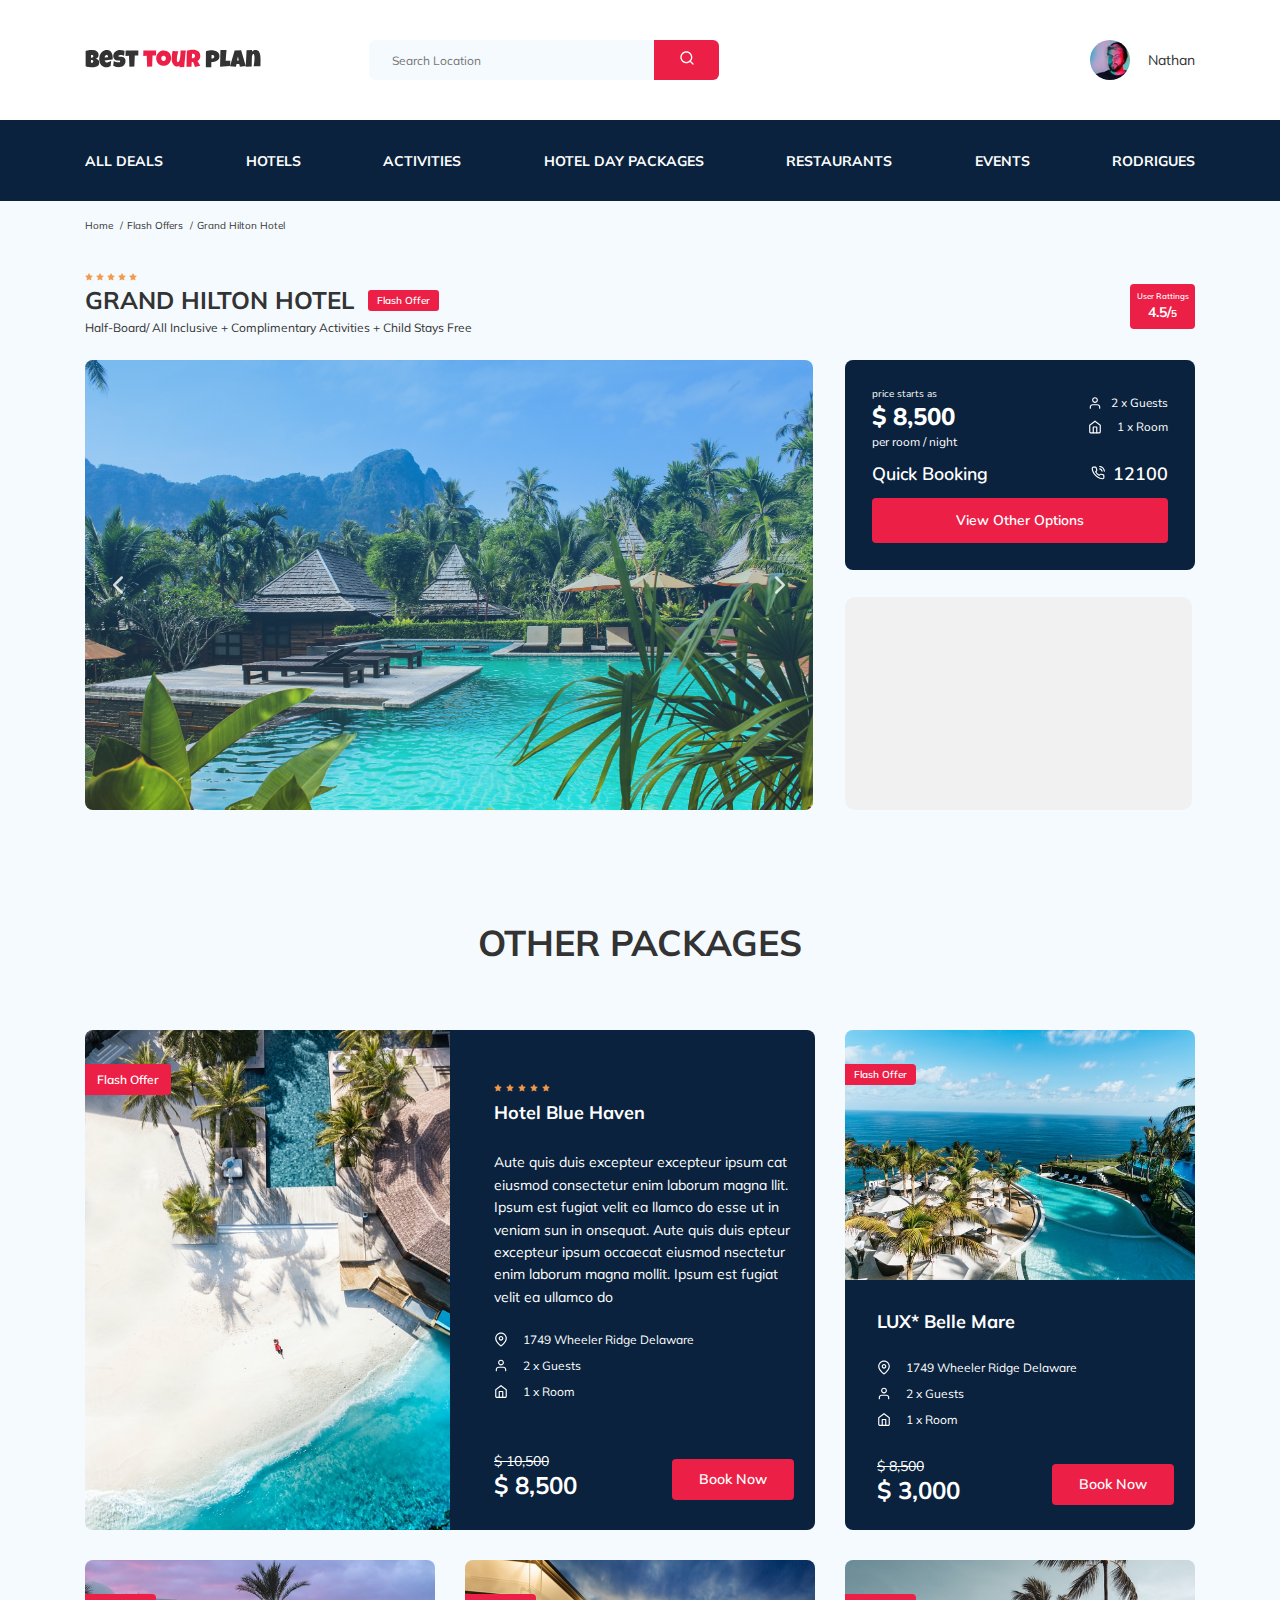
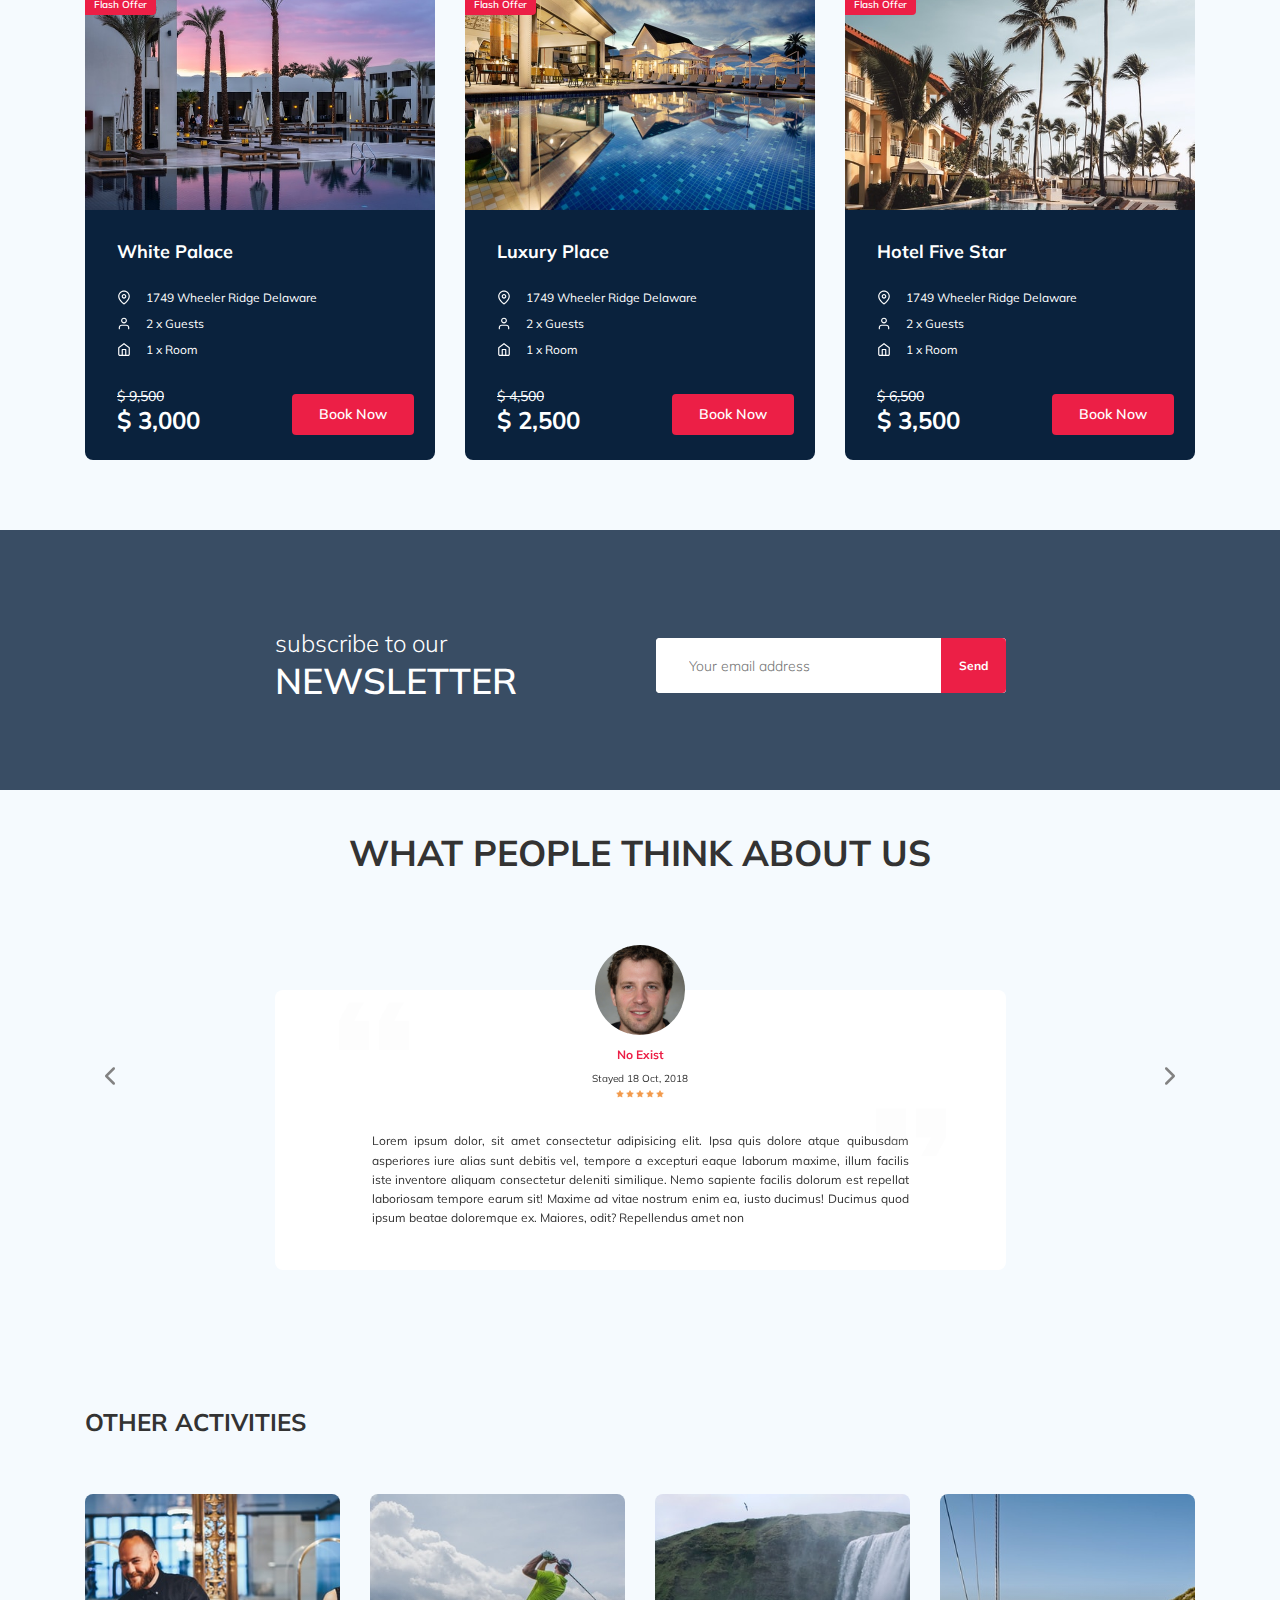
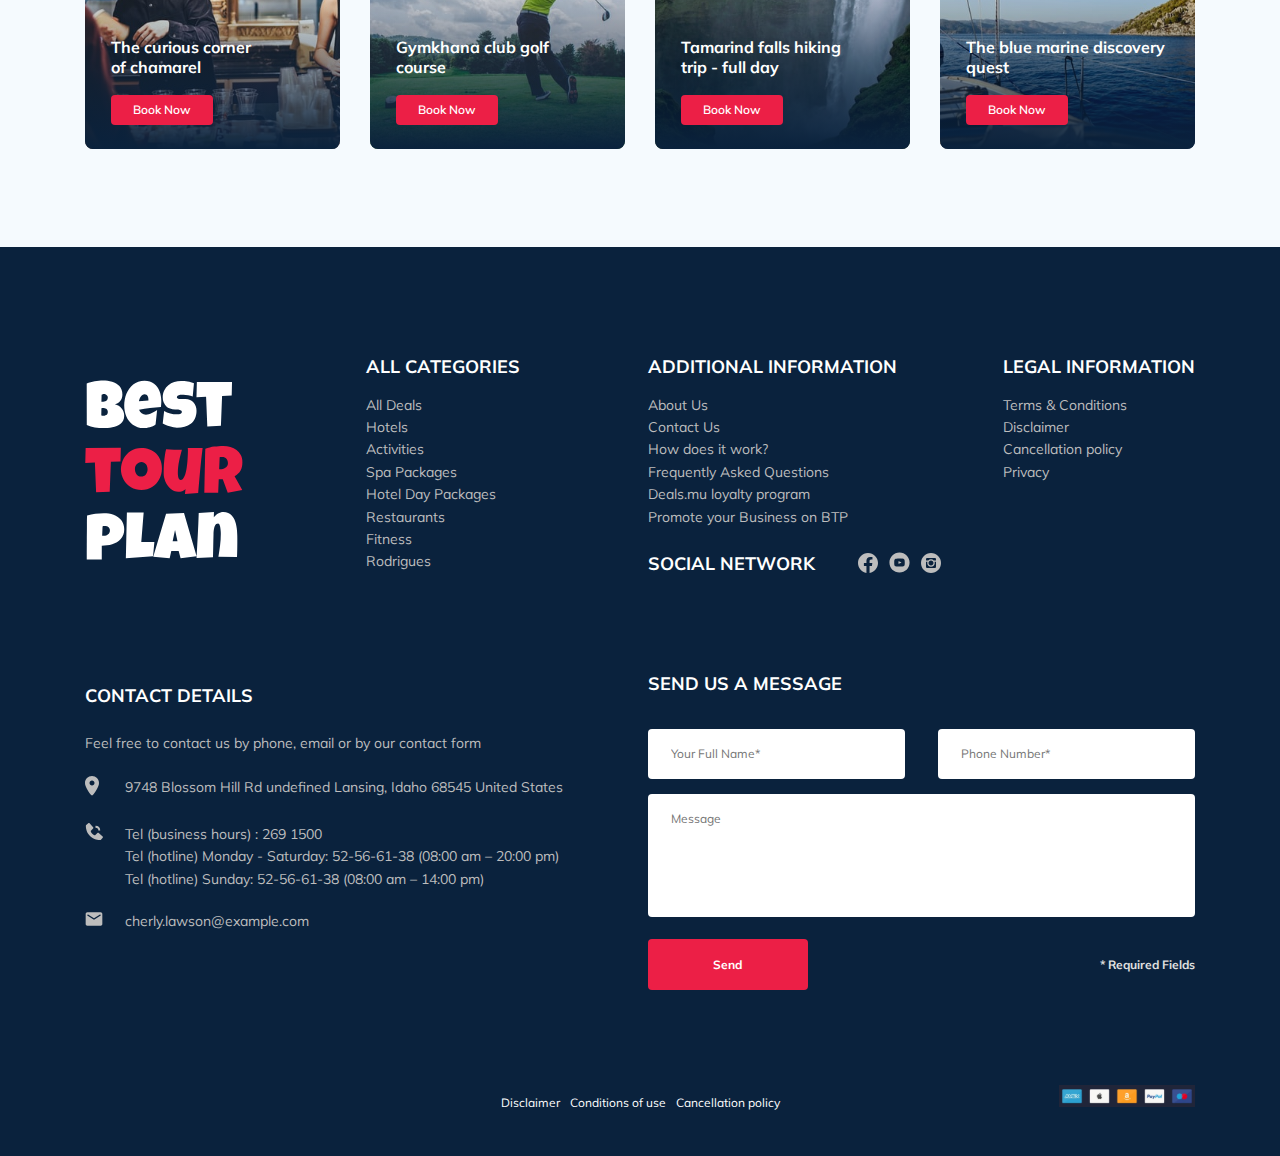
==== commit bbf6258a: "create: validate" ====
--- a/index.html
+++ b/index.html
@@ -690,13 +690,13 @@
                         >
                         Newsletter
                     </h1>
-                    <form action="send.php" method="POST" class="newsletter__email">
+                    <form action="send.php" method="POST" class="newsletter__email form">
                         <input
-                            type="text"
+                            type="email"
                             class="newsletter__input"
                             placeholder="Your email address"
                             name="email"
-                            
+                            required
                         />
                         <button class="newsletter__button">Send</button>
                     </form>
@@ -1202,19 +1202,16 @@
                             Send us a message
                         </h3>
                         <!-- /.footer__title -->
-                        <form action="send.php" method="POST" class="footer__form">
-                            <input
-                                type="text"
-                                class="input footer__input"
-                                placeholder="Your Full Name*"
-                                name="name"
-                            />
-                            <input
-                                type="text"
-                                class="input footer__input"
-                                placeholder="Phone Number*"
-                                name="phone"
-                            />
+                        <form action="send.php" method="POST" class="footer__form form">
+                            <div class="footer__input-group">
+                                <input type="text" class="input footer__input" 
+                                placeholder="Your Full Name*" name="name" minlength="2" required/>
+                            </div>
+                            <!-- /.footer__input-group -->
+                            <div class="footer__input-group">
+                                <input type="tel" class="input footer__input phone_with_ddd" placeholder="Phone Number*" name="phone" minlength="11" required/>
+                            </div>
+                            <!-- /.footer__input-group -->
                             <textarea
                                 class="message footer__message"
                                 placeholder="Message"
@@ -1278,10 +1275,10 @@
                     Booking
                 </h3>
                 <!-- /.modal__title -->
-                <form action="send.php" method="POST" class="modal__form">
-                    <input type="text" class="input modal__input" placeholder="Your Full Name*" name="name" />
-                    <input type="text" class="input modal__input" placeholder="Phone Number*" name="phone" />
-                    <input type="text" class="input modal__input" placeholder="Email*" name="email" />
+                <form action="send.php" method="POST" class="modal__form form">
+                    <input type="text" class="input modal__input" placeholder="Your Full Name*" name="name" minlength="2" required/>
+                    <input type="tel" class="input modal__input phone_with_ddd" placeholder="Phone Number*" name="phone"  minlength="11" required />
+                    <input type="email" class="input modal__input" placeholder="Email*" name="email" required/>
                     <textarea class="message modal__message" placeholder="Message" name="message"></textarea>
                     <button class="button modal__button">Send</button>
                     <!-- /.button modal__button -->
@@ -1301,6 +1298,8 @@
         <script src="js/jquery-3.5.1.min.js"></script>
         <script src="js/swiper-bundle.min.js"></script>
         <script src="js/parallax.min.js"></script>
+        <script src="js/jquery.mask.min.js"></script>
+        <script src="js/jquery.validate.min.js"></script>
         <script src="js/main.js"></script>
     </body>
 </html>
--- a/css/style.css
+++ b/css/style.css
@@ -412,6 +412,14 @@
   cursor: pointer;
 }
 
+label[class=invalid] {
+  color: red;
+  font-size: 12px;
+  display: block;
+  margin-left: 10px;
+  margin-bottom: -15px;
+}
+
 .navbar {
   background-color: #ffffff;
 }
@@ -1183,7 +1191,6 @@
 
 .newsletter__email {
   position: relative;
-  overflow: hidden;
   background-color: #ffffff;
   border-radius: 4px;
   width: 350px;
@@ -1201,6 +1208,8 @@
   line-height: 18px;
   outline: none;
   border: none;
+  border-radius: 4px;
+  overflow: hidden;
 }
 
 .newsletter__button {
@@ -1218,6 +1227,8 @@
   font-weight: 700;
   font-size: 12px;
   line-height: 15px;
+  border-top-right-radius: 4px;
+  border-bottom-right-radius: 4px;
 }
 
 .parallax-window {
@@ -1485,7 +1496,7 @@
 }
 
 .footer__logo-image {
-  width: 166px;
+  width: 158px;
 }
 
 .footer__categories {
@@ -1501,6 +1512,10 @@
   margin: 0;
   margin-bottom: 16px;
   text-transform: uppercase;
+  font-style: normal;
+  font-weight: bold;
+  font-size: 18px;
+  line-height: 23px;
 }
 
 .footer__title_social {
@@ -1662,6 +1677,10 @@
 }
 
 .footer__input {
+  width: 100%;
+}
+
+.footer__input-group {
   margin: 0 0 15px 0;
   width: 47%;
 }
@@ -1813,7 +1832,7 @@
 
 .modal__input {
   width: 100%;
-  margin-bottom: 15px;
+  margin-top: 15px;
   font-style: normal;
   font-weight: normal;
   font-size: 12px;
@@ -1821,12 +1840,16 @@
 }
 
 .modal__message {
-  margin-bottom: 15px;
+  margin-top: 15px;
   width: 100%;
   font-style: normal;
   font-weight: normal;
   font-size: 12px;
   line-height: 15px;
+}
+
+.modal__button {
+  margin-top: 15px;
 }
 
 .modal__info {
@@ -1835,6 +1858,7 @@
   font-size: 12px;
   line-height: 15px;
   color: #E0E0E0;
+  margin-top: 15px;
 }
 
 @media (max-width: 1199px) {
@@ -2001,6 +2025,9 @@
     grid-column: 1 / 2;
     width: 100%;
     height: 100%;
+  }
+  .footer {
+    padding: 73px 0 33px 0;
   }
   .footer-wrapper {
     grid-row-gap: 38px;
@@ -2016,9 +2043,13 @@
     -ms-grid-column-align: start;
         justify-self: start;
     padding: 0;
+    margin-bottom: 8px;
   }
   .footer__logo-image {
-    width: 104px;
+    width: 100px;
+  }
+  .footer__item-contact {
+    padding-left: 12px;
   }
   .footer__social-network {
     -ms-grid-row: 1;
@@ -2032,6 +2063,7 @@
         align-self: center;
     -ms-grid-column-align: start;
         justify-self: start;
+    margin-left: 15px;
   }
   .footer__categories {
     -ms-grid-column: 1;
@@ -2040,7 +2072,7 @@
     -ms-grid-row: 2;
     -ms-grid-row-span: 1;
     grid-row: 2 / 3;
-    margin-bottom: 27px;
+    margin-bottom: 23px;
   }
   .footer__additional {
     -ms-grid-row: 2;
@@ -2062,10 +2094,13 @@
   .footer__title_contact-details {
     margin: 0;
     padding: 0;
-    margin-bottom: 20px;
+    margin-bottom: 26px;
   }
   .footer__icon-wrapper {
     min-width: 30px;
+  }
+  .footer__text {
+    margin-bottom: 24px;
   }
   .footer__contact-details {
     -ms-grid-row: 3;
@@ -2074,14 +2109,15 @@
     -ms-grid-column: 1;
     -ms-grid-column-span: 4;
     grid-column: 1 / 5;
-    margin-bottom: 25px;
+    margin-bottom: 20px;
   }
   .footer__contact-form {
     -ms-grid-column: 1;
     -ms-grid-column-span: 3;
     grid-column: 1 / 4;
-  }
-  .footer__input {
+    margin-bottom: 7px;
+  }
+  .footer__input-group {
     -ms-flex-preferred-size: 48%;
         flex-basis: 48%;
   }
@@ -2457,7 +2493,7 @@
     -ms-grid-column-span: 3;
     grid-column: 1 / 4;
   }
-  .footer__input {
+  .footer__input-group {
     -ms-flex-preferred-size: 48%;
         flex-basis: 48%;
   }
@@ -2542,13 +2578,16 @@
     grid-row-gap: 0;
   }
   .footer__title_social {
-    margin-bottom: 22px;
+    margin-bottom: 24px;
   }
   .footer__title_contact {
     margin-bottom: 15px;
   }
   .footer__title_contact-details {
-    margin-bottom: 27px;
+    margin-bottom: 25px;
+  }
+  .footer__item-contact {
+    padding: 0;
   }
   .footer__logo {
     -ms-grid-row: 1;
@@ -2560,7 +2599,7 @@
         align-self: start;
     -ms-grid-column-align: start;
         justify-self: start;
-    margin-bottom: 30px;
+    margin-bottom: 34px;
   }
   .footer__social-network {
     -ms-grid-row: 2;
@@ -2580,13 +2619,15 @@
         -ms-flex-align: start;
             align-items: flex-start;
     margin-bottom: 31px;
+    margin-left: 0;
   }
   .footer__contact-details {
     -ms-grid-row: 6;
     grid-row: 6;
     -ms-grid-column: 1;
     grid-column: 1;
-    margin-bottom: 64px;
+    margin-bottom: 63px;
+    padding: 0 0 0 3px;
   }
   .footer__contact-form {
     -ms-grid-column: 1;
@@ -2594,6 +2635,9 @@
     -ms-grid-row: 7;
     -ms-grid-row-span: 1;
     grid-row: 7 / 8;
+  }
+  .footer__text {
+    margin-bottom: 23px;
   }
   .footer__legal {
     -ms-grid-row: 3;
@@ -2603,7 +2647,10 @@
     -ms-grid-column-align: start;
         justify-self: start;
     margin: 0;
-    margin-bottom: 30px;
+    margin-bottom: 25px;
+  }
+  .footer-form {
+    margin-bottom: 0;
   }
   .footer__additional {
     -ms-grid-column: 1;
@@ -2613,7 +2660,7 @@
     -ms-grid-column-align: start;
         justify-self: start;
     margin: 0;
-    margin-bottom: 30px;
+    margin-bottom: 34px;
   }
   .footer__categories {
     -ms-grid-column: 1;
@@ -2633,7 +2680,7 @@
         -ms-flex-align: start;
             align-items: start;
   }
-  .footer__input {
+  .footer__input-group {
     width: 100%;
     min-height: 50px;
     max-height: 50px;
@@ -2657,7 +2704,7 @@
     -ms-grid-row: 8;
     -ms-grid-row-span: 1;
     grid-row: 8 / 9;
-    margin-top: 27px;
+    margin-top: 24px;
     margin-bottom: 10px;
   }
   .footer__policy-ul {
@@ -2684,6 +2731,9 @@
 }
 
 @media (max-width: 320px) {
+  .container {
+    width: 88%;
+  }
   .package__about-mark {
     display: none;
   }
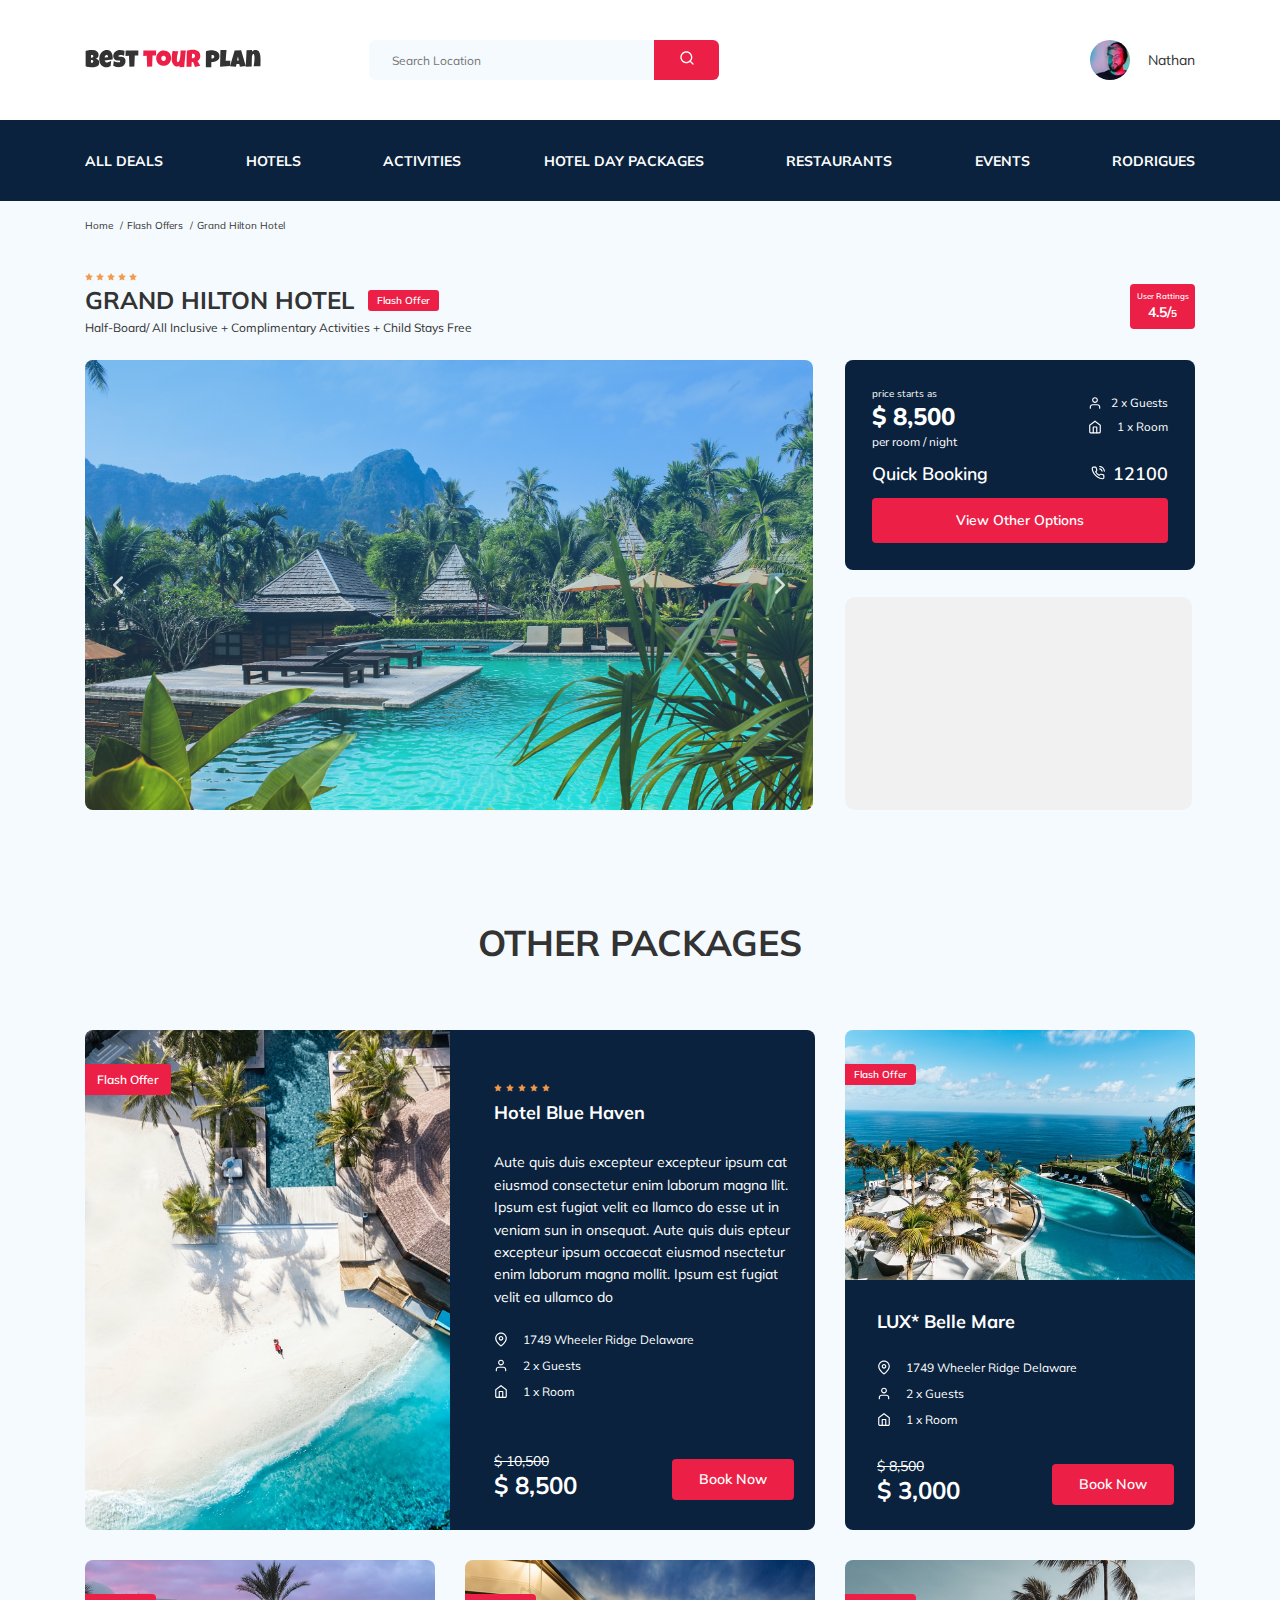
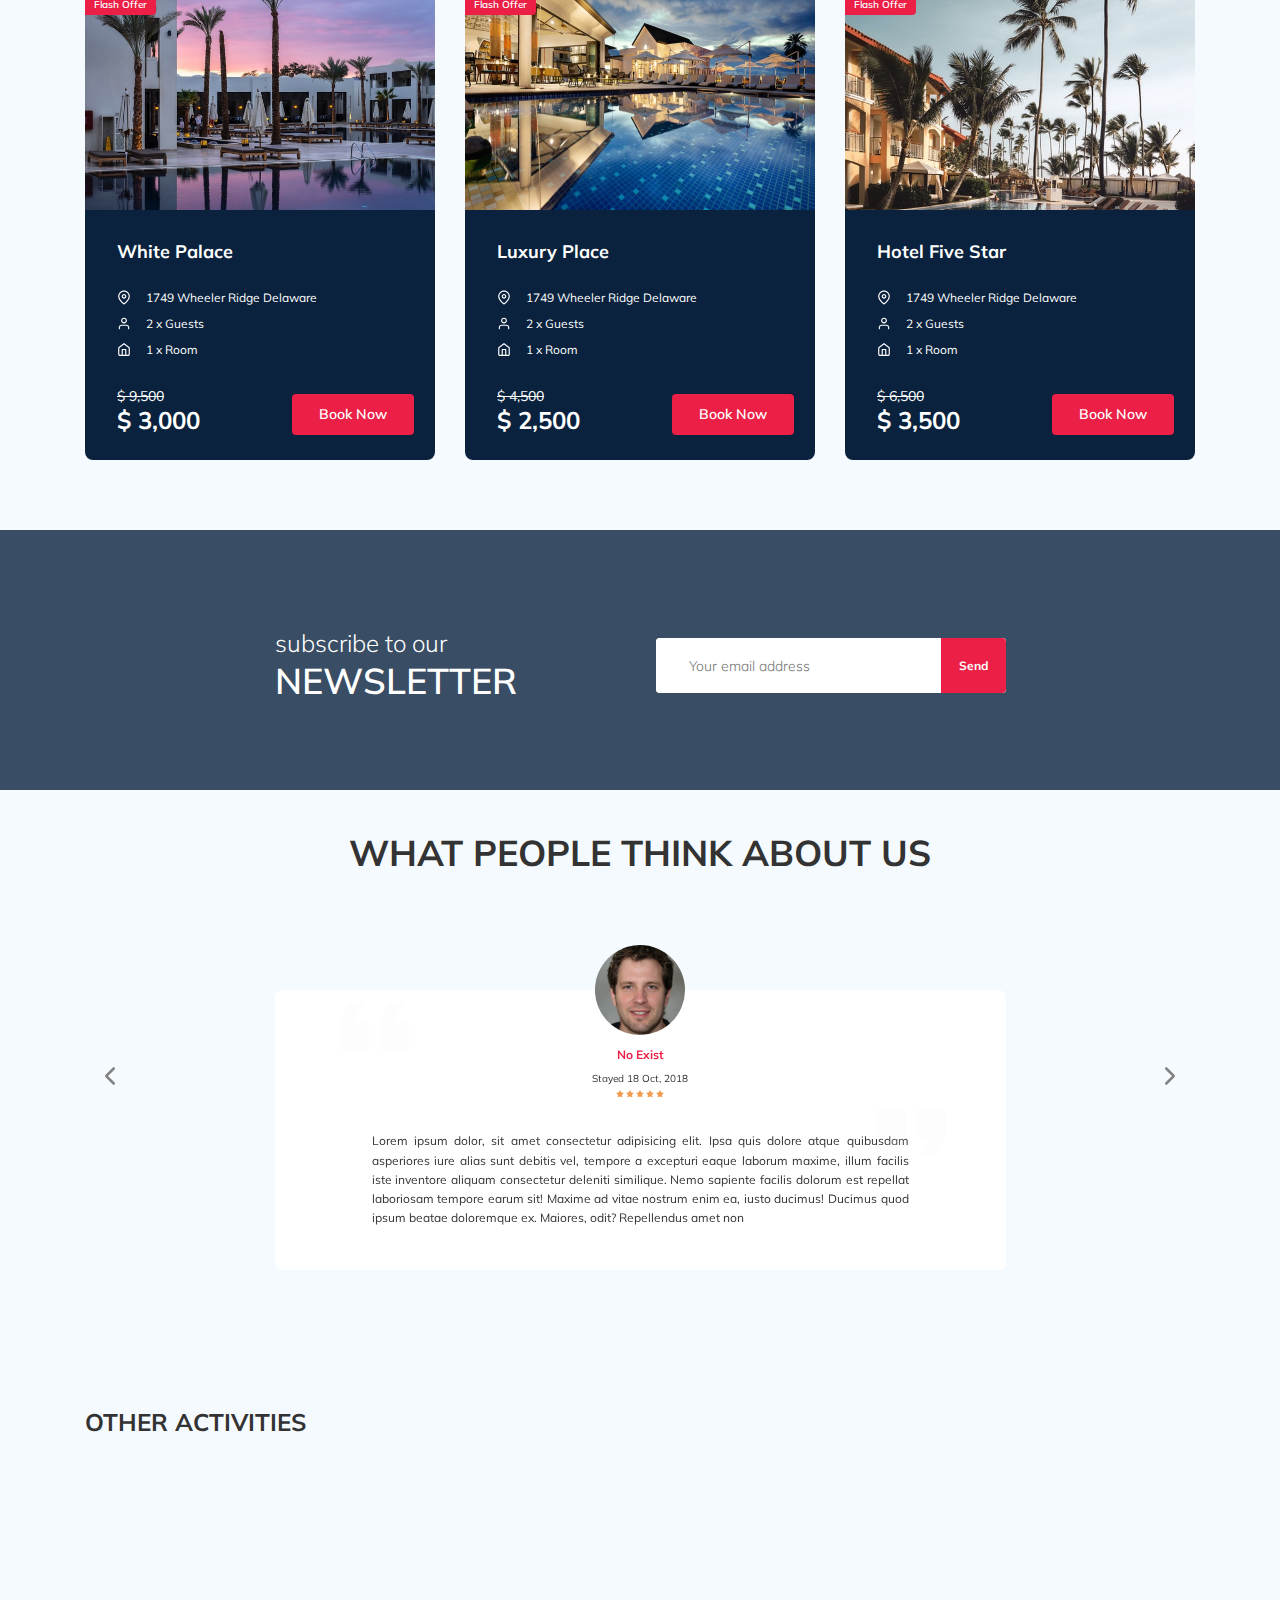
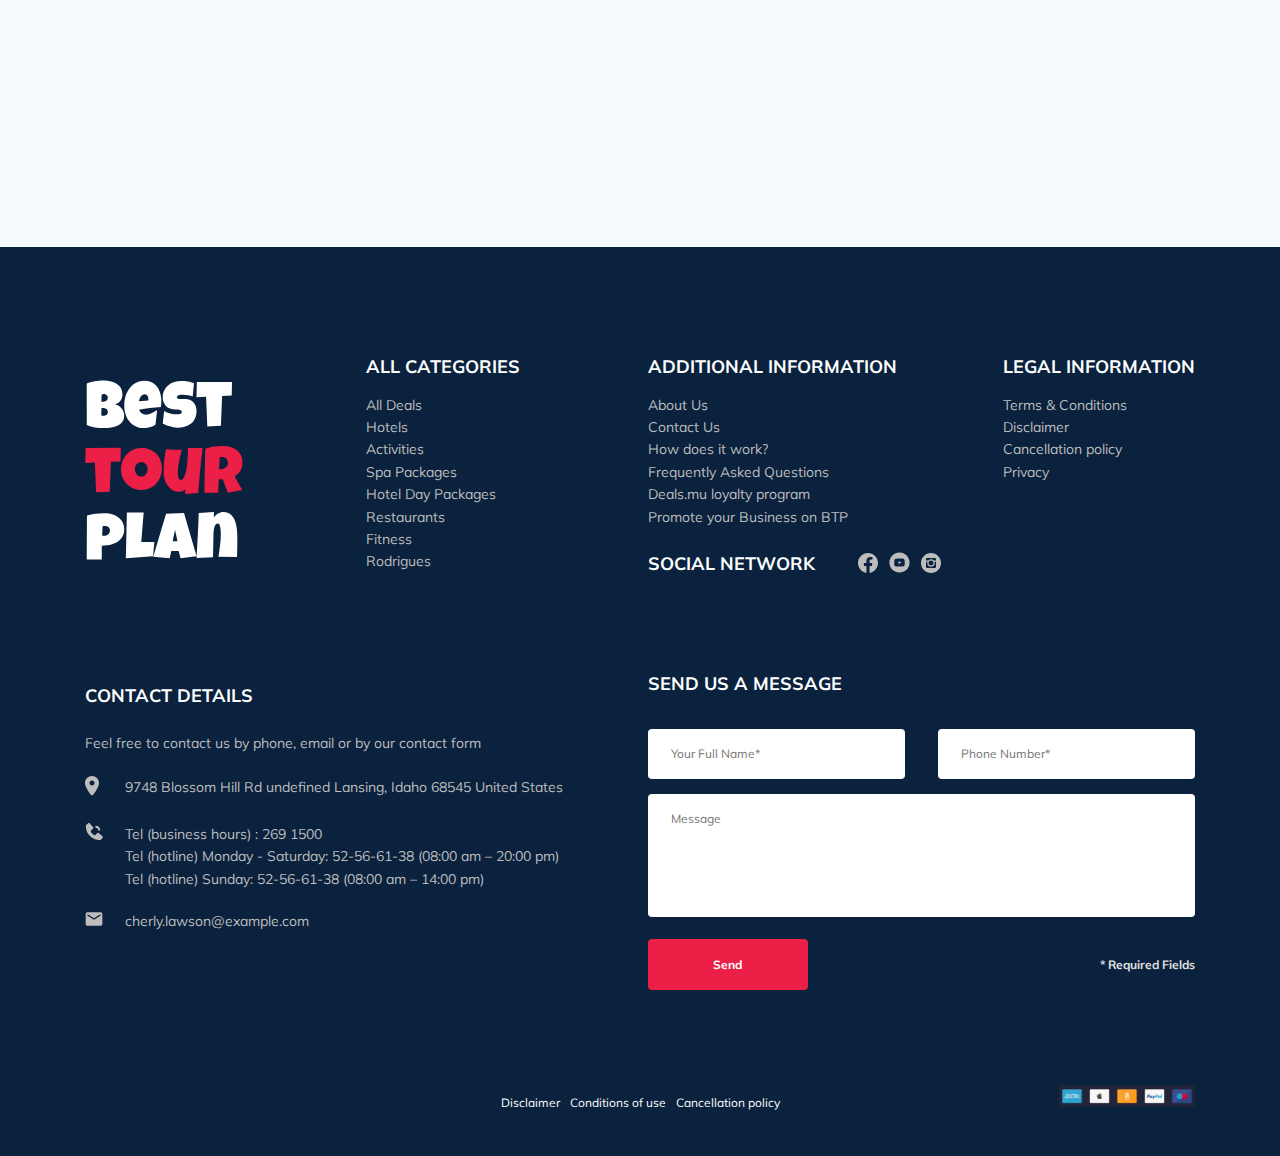
==== commit 631e1a61: "create: animation" ====
--- a/index.html
+++ b/index.html
@@ -9,6 +9,7 @@
             href="https://fonts.googleapis.com/css2?family=Mulish:wght@400;700&family=Nunito:wght@400;600;700;800&display=swap"
             rel="stylesheet"
         />
+        <link rel="stylesheet" href="css/aos.css">
         <link rel="stylesheet" href="css/swiper-bundle.min.css" />
         <link rel="stylesheet" href="css/style.css" />
     </head>
@@ -905,7 +906,7 @@
         <section class="activities">
             <div class="container">
                 <h2 class="main-title activities__title">Other Activities</h2>
-                <div class="card-wrapper">
+                <div class="card-wrapper" data-aos="fade-right">
                     <div class="card card_media">
                         <img src="img/card-1.jpg" alt="" class="card__img" />
                         <h3 class="card__title">
@@ -1209,7 +1210,7 @@
                             </div>
                             <!-- /.footer__input-group -->
                             <div class="footer__input-group">
-                                <input type="tel" class="input footer__input phone_with_ddd" placeholder="Phone Number*" name="phone" minlength="11" required/>
+                                <input type="tel" class="input footer__input phone_us" placeholder="Phone Number*" name="phone" minlength="18" required/>
                             </div>
                             <!-- /.footer__input-group -->
                             <textarea
@@ -1277,7 +1278,7 @@
                 <!-- /.modal__title -->
                 <form action="send.php" method="POST" class="modal__form form">
                     <input type="text" class="input modal__input" placeholder="Your Full Name*" name="name" minlength="2" required/>
-                    <input type="tel" class="input modal__input phone_with_ddd" placeholder="Phone Number*" name="phone"  minlength="11" required />
+                    <input type="tel" class="input modal__input phone_us" placeholder="Phone Number*" name="phone"  minlength="18" required />
                     <input type="email" class="input modal__input" placeholder="Email*" name="email" required/>
                     <textarea class="message modal__message" placeholder="Message" name="message"></textarea>
                     <button class="button modal__button">Send</button>
@@ -1296,6 +1297,7 @@
         ></script>
         <!-- <script src="https://ajax.googleapis.com/ajax/libs/jquery/1.11.0/jquery.min.js"></script> -->
         <script src="js/jquery-3.5.1.min.js"></script>
+        <script src="js/aos.js"></script>
         <script src="js/swiper-bundle.min.js"></script>
         <script src="js/parallax.min.js"></script>
         <script src="js/jquery.mask.min.js"></script>
--- a/css/style.css
+++ b/css/style.css
@@ -384,6 +384,7 @@
   border: none;
   border-radius: 4px;
   background-color: #fff;
+  outline: none;
 }
 
 .message {
@@ -418,6 +419,11 @@
   display: block;
   margin-left: 10px;
   margin-bottom: -15px;
+}
+
+input[class*=invalid] {
+  background-color: #ffd0d0;
+  border: 2px solid red;
 }
 
 .navbar {
